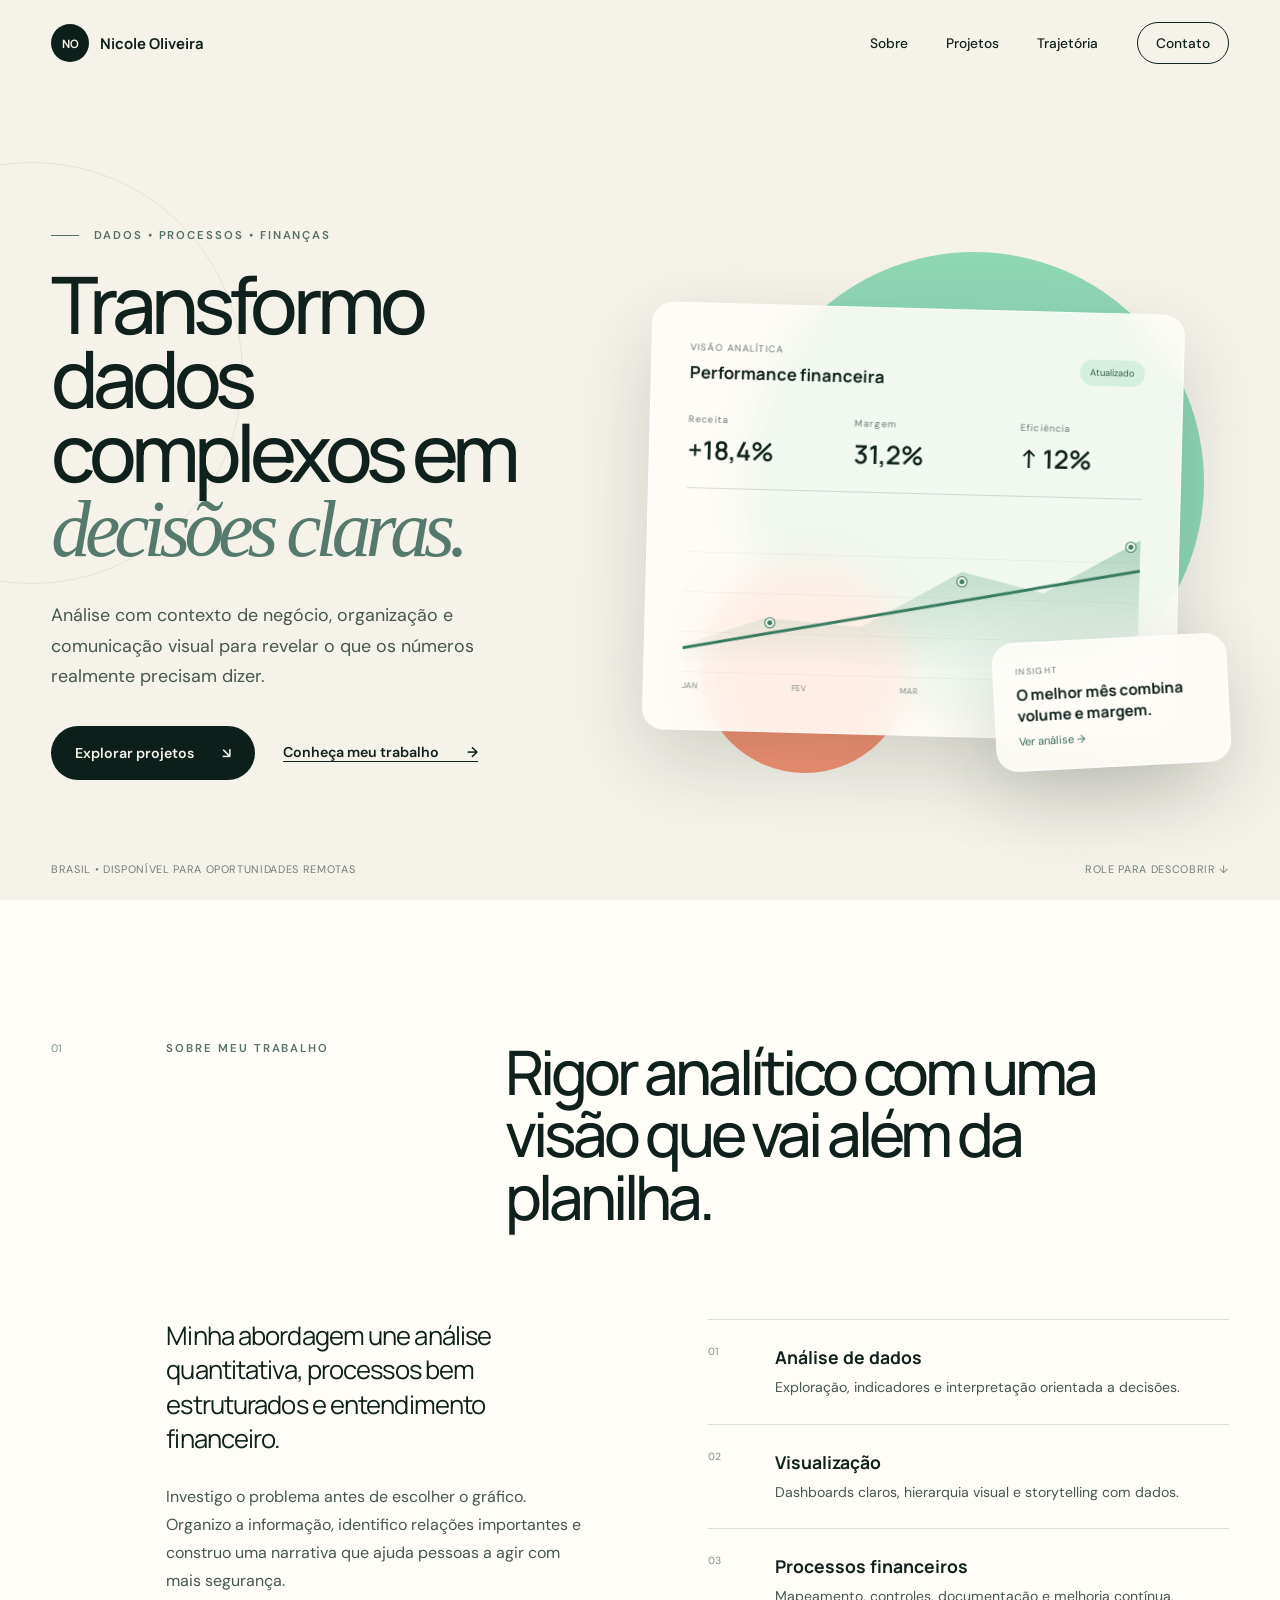
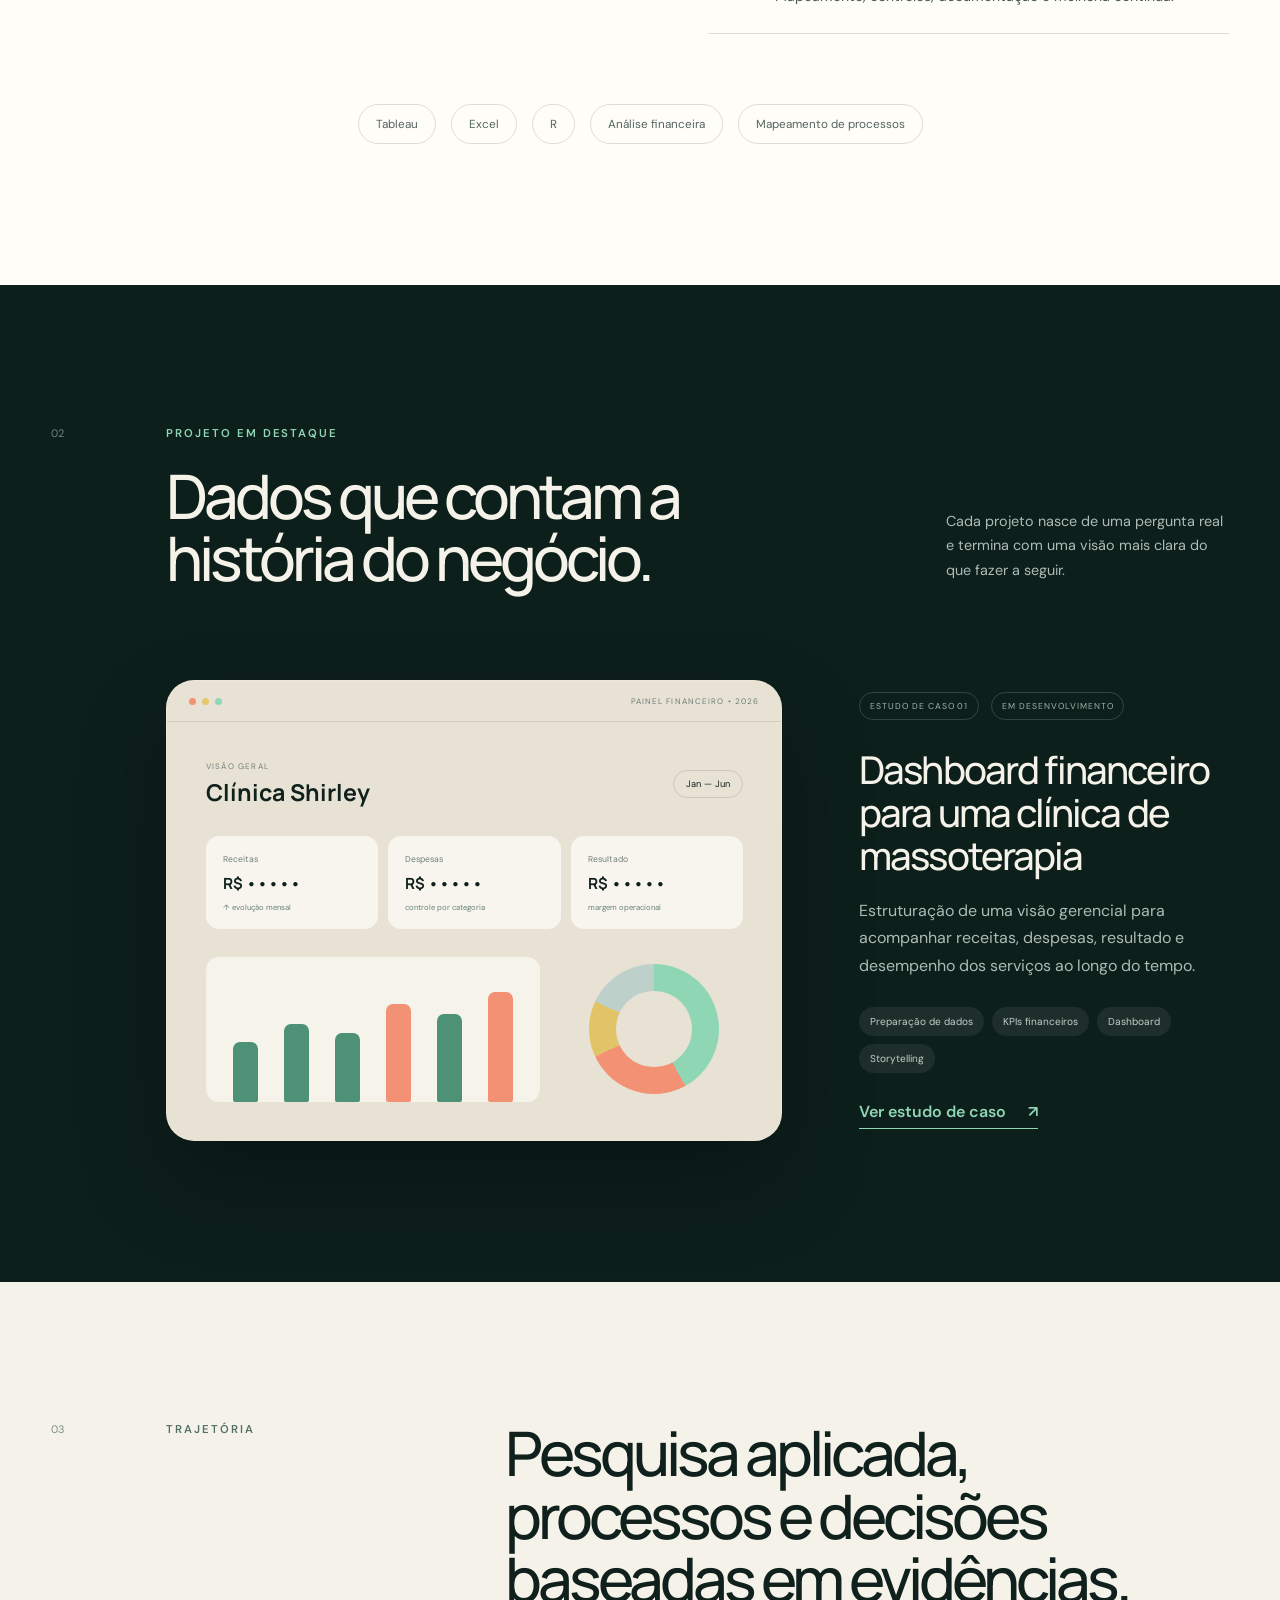
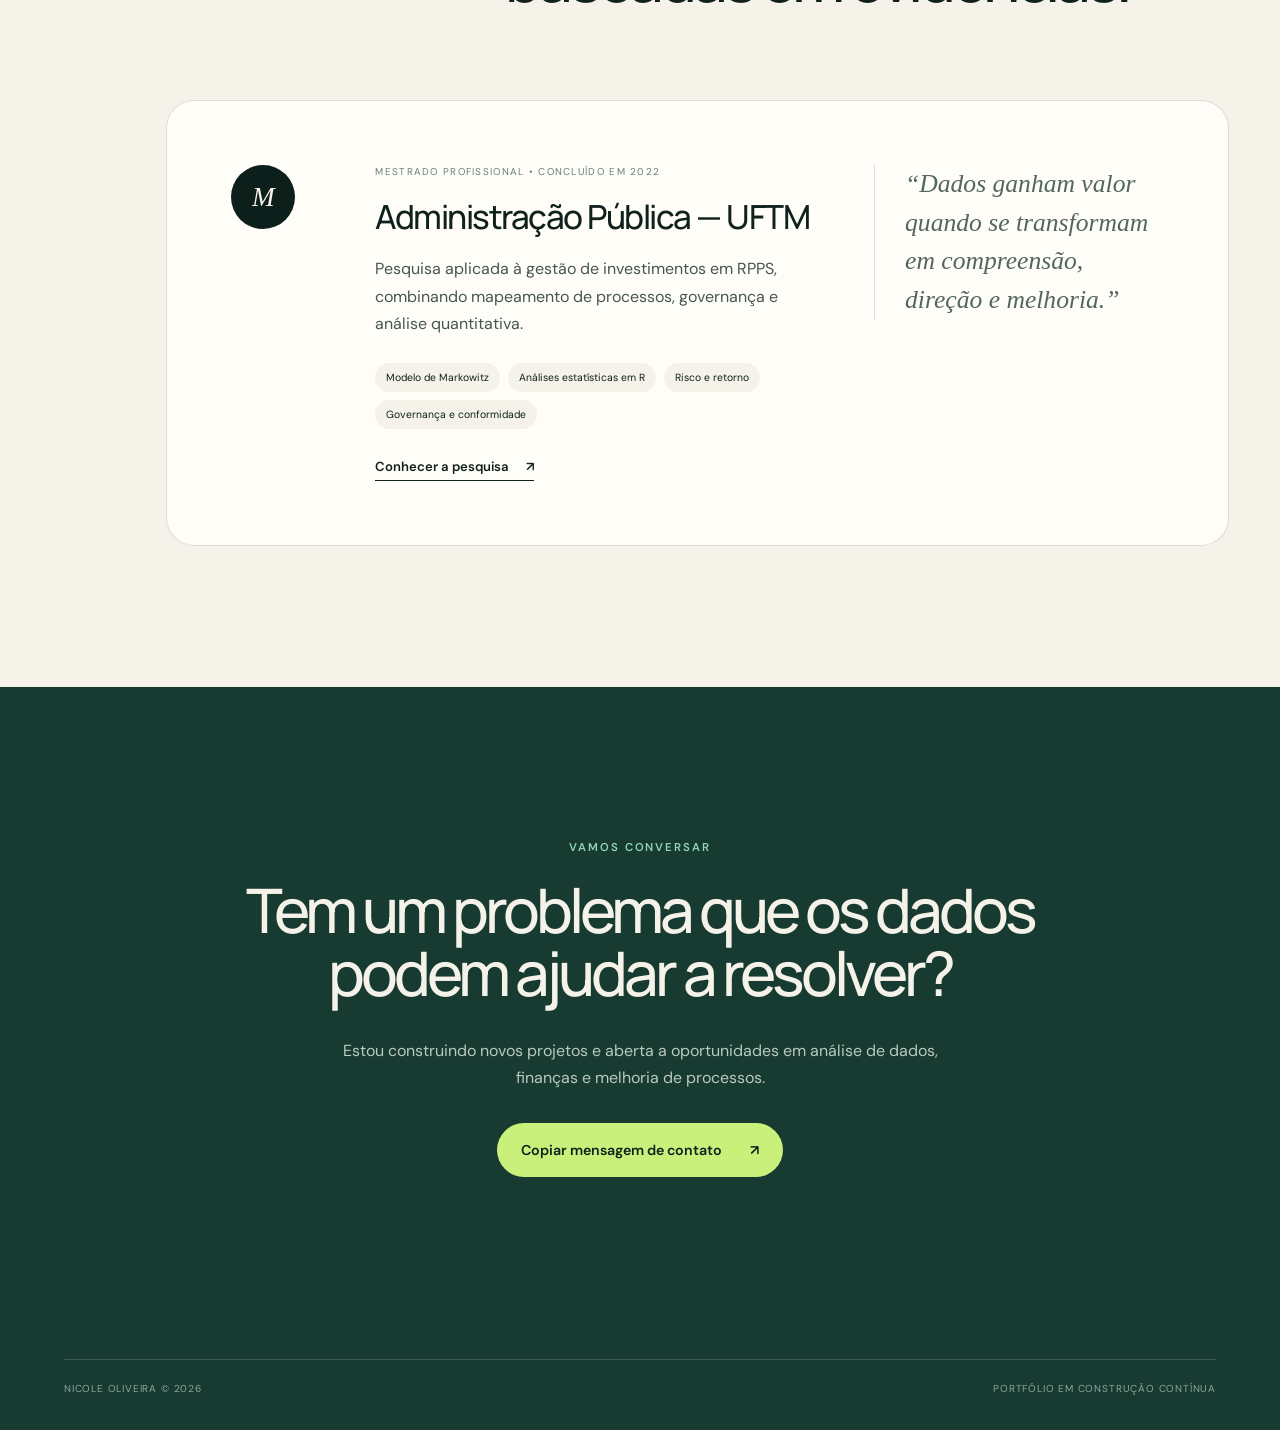
==== index.html @ a56d358f "Publica primeira versão do portfólio" ====
<!doctype html>
<html lang="pt-BR">
  <head>
    <meta charset="UTF-8" />
    <meta name="viewport" content="width=device-width, initial-scale=1.0" />
    <meta
      name="description"
      content="Portfólio de Nicole Oliveira — análise de dados, processos e finanças."
    />
    <meta name="theme-color" content="#0d1f1b" />
    <title>Nicole Oliveira | Análise de Dados &amp; Finanças</title>
    <link rel="stylesheet" href="styles.css" />
  </head>
  <body>
    <a class="skip-link" href="#conteudo">Ir para o conteúdo</a>

    <header class="site-header">
      <a class="brand" href="#inicio" aria-label="Página inicial">
        <span class="brand-mark">NO</span>
        <span>Nicole Oliveira</span>
      </a>

      <button
        class="menu-toggle"
        type="button"
        aria-expanded="false"
        aria-controls="main-navigation"
        aria-label="Abrir menu"
      >
        <span></span><span></span>
      </button>

      <nav id="main-navigation" class="main-nav" aria-label="Navegação principal">
        <a href="#sobre">Sobre</a>
        <a href="#projetos">Projetos</a>
        <a href="#trajetoria">Trajetória</a>
        <a class="nav-cta" href="#contato">Contato</a>
      </nav>
    </header>

    <main id="conteudo">
      <section id="inicio" class="hero">
        <div class="hero-copy">
          <p class="eyebrow"><span></span> Dados • Processos • Finanças</p>
          <h1>Transformo dados complexos em <em>decisões claras.</em></h1>
          <p class="hero-intro">
            Análise com contexto de negócio, organização e comunicação visual
            para revelar o que os números realmente precisam dizer.
          </p>
          <div class="hero-actions">
            <a class="button button-primary" href="#projetos">
              Explorar projetos <span aria-hidden="true">↘</span>
            </a>
            <a class="button button-text" href="#sobre">
              Conheça meu trabalho <span aria-hidden="true">→</span>
            </a>
          </div>
        </div>

        <div class="hero-visual" aria-label="Visualização abstrata de análise de dados">
          <div class="orb orb-one"></div>
          <div class="orb orb-two"></div>
          <div class="data-card card-main">
            <div class="card-heading">
              <div>
                <small>VISÃO ANALÍTICA</small>
                <strong>Performance financeira</strong>
              </div>
              <span class="status-dot">Atualizado</span>
            </div>
            <div class="metric-row">
              <div><small>Receita</small><strong>+18,4%</strong></div>
              <div><small>Margem</small><strong>31,2%</strong></div>
              <div><small>Eficiência</small><strong>↑ 12%</strong></div>
            </div>
            <div class="chart" aria-hidden="true">
              <div class="chart-grid"></div>
              <div class="chart-area"></div>
              <div class="chart-line"></div>
              <span class="chart-point point-one"></span>
              <span class="chart-point point-two"></span>
              <span class="chart-point point-three"></span>
            </div>
            <div class="chart-labels" aria-hidden="true">
              <span>JAN</span><span>FEV</span><span>MAR</span><span>ABR</span><span>MAI</span>
            </div>
          </div>
          <div class="data-card card-float">
            <small>INSIGHT</small>
            <strong>O melhor mês combina volume e margem.</strong>
            <span>Ver análise →</span>
          </div>
        </div>

        <div class="hero-footer">
          <span>Brasil • Disponível para oportunidades remotas</span>
          <a href="#sobre" aria-label="Rolar para a próxima seção">Role para descobrir ↓</a>
        </div>
      </section>

      <section id="sobre" class="section about-section">
        <div class="section-number">01</div>
        <div class="section-heading">
          <p class="eyebrow">Sobre meu trabalho</p>
          <h2>Rigor analítico com uma visão que vai além da planilha.</h2>
        </div>
        <div class="about-grid">
          <div class="about-copy">
            <p class="lead">
              Minha abordagem une análise quantitativa, processos bem
              estruturados e entendimento financeiro.
            </p>
            <p>
              Investigo o problema antes de escolher o gráfico. Organizo a
              informação, identifico relações importantes e construo uma
              narrativa que ajuda pessoas a agir com mais segurança.
            </p>
          </div>
          <div class="capabilities">
            <article>
              <span>01</span>
              <div>
                <h3>Análise de dados</h3>
                <p>Exploração, indicadores e interpretação orientada a decisões.</p>
              </div>
            </article>
            <article>
              <span>02</span>
              <div>
                <h3>Visualização</h3>
                <p>Dashboards claros, hierarquia visual e storytelling com dados.</p>
              </div>
            </article>
            <article>
              <span>03</span>
              <div>
                <h3>Processos financeiros</h3>
                <p>Mapeamento, controles, documentação e melhoria contínua.</p>
              </div>
            </article>
          </div>
        </div>
        <div class="tool-strip" aria-label="Ferramentas e competências">
          <span>Tableau</span>
          <span>Excel</span>
          <span>R</span>
          <span>Análise financeira</span>
          <span>Mapeamento de processos</span>
        </div>
      </section>

      <section id="projetos" class="section projects-section">
        <div class="section-number">02</div>
        <div class="projects-heading">
          <div>
            <p class="eyebrow light">Projeto em destaque</p>
            <h2>Dados que contam a história do negócio.</h2>
          </div>
          <p>
            Cada projeto nasce de uma pergunta real e termina com uma visão mais
            clara do que fazer a seguir.
          </p>
        </div>

        <article class="featured-project">
          <div class="project-preview">
            <div class="preview-topbar">
              <span><i></i><i></i><i></i></span>
              <small>PAINEL FINANCEIRO • 2026</small>
            </div>
            <div class="preview-body">
              <div class="preview-title">
                <div>
                  <small>VISÃO GERAL</small>
                  <strong>Clínica Shirley</strong>
                </div>
                <span>Jan — Jun</span>
              </div>
              <div class="preview-kpis">
                <div><small>Receitas</small><b>R$ •••••</b><span>↑ evolução mensal</span></div>
                <div><small>Despesas</small><b>R$ •••••</b><span>controle por categoria</span></div>
                <div><small>Resultado</small><b>R$ •••••</b><span>margem operacional</span></div>
              </div>
              <div class="preview-charts">
                <div class="bar-chart" aria-hidden="true">
                  <span style="--height: 48%"></span>
                  <span style="--height: 62%"></span>
                  <span style="--height: 55%"></span>
                  <span style="--height: 78%"></span>
                  <span style="--height: 70%"></span>
                  <span style="--height: 88%"></span>
                </div>
                <div class="donut" aria-hidden="true"><span>mix</span></div>
              </div>
            </div>
          </div>

          <div class="project-details">
            <div class="project-meta">
              <span>ESTUDO DE CASO 01</span>
              <span>EM DESENVOLVIMENTO</span>
            </div>
            <h3>Dashboard financeiro para uma clínica de massoterapia</h3>
            <p>
              Estruturação de uma visão gerencial para acompanhar receitas,
              despesas, resultado e desempenho dos serviços ao longo do tempo.
            </p>
            <ul class="project-tags" aria-label="Competências utilizadas">
              <li>Preparação de dados</li>
              <li>KPIs financeiros</li>
              <li>Dashboard</li>
              <li>Storytelling</li>
            </ul>
            <button
              class="project-link"
              type="button"
              aria-expanded="false"
              aria-controls="case-details"
            >
              Ver estudo de caso <span aria-hidden="true">↗</span>
            </button>
          </div>
        </article>

        <div id="case-details" class="case-details" hidden>
          <div>
            <small>01 • O DESAFIO</small>
            <h4>Transformar registros operacionais em visão de gestão.</h4>
            <p>
              Consolidar informações dispersas e criar uma leitura mensal
              consistente, capaz de apoiar o acompanhamento financeiro.
            </p>
          </div>
          <div>
            <small>02 • A ABORDAGEM</small>
            <h4>Da organização da base à narrativa visual.</h4>
            <p>
              Padronização das categorias, definição dos indicadores e desenho
              de uma experiência que prioriza comparação e tendência.
            </p>
          </div>
          <div>
            <small>03 • A ENTREGA</small>
            <h4>Um painel preparado para responder perguntas reais.</h4>
            <p>
              Visões de receitas, despesas, resultado, serviços e evolução
              mensal reunidas em uma estrutura de fácil navegação.
            </p>
          </div>
        </div>
      </section>

      <section id="trajetoria" class="section journey-section">
        <div class="section-number">03</div>
        <div class="section-heading">
          <p class="eyebrow">Trajetória</p>
          <h2>Pesquisa aplicada, processos e decisões baseadas em evidências.</h2>
        </div>

        <div class="journey-card">
          <div class="degree-mark">M</div>
          <div class="journey-content">
            <p class="journey-label">MESTRADO PROFISSIONAL • CONCLUÍDO EM 2022</p>
            <h3>Administração Pública — UFTM</h3>
            <p>
              Pesquisa aplicada à gestão de investimentos em RPPS, combinando
              mapeamento de processos, governança e análise quantitativa.
            </p>
            <div class="research-points">
              <span>Modelo de Markowitz</span>
              <span>Análises estatísticas em R</span>
              <span>Risco e retorno</span>
              <span>Governança e conformidade</span>
            </div>
            <a
              href="https://bdtd.uftm.edu.br/handle/123456789/1369"
              target="_blank"
              rel="noopener noreferrer"
            >
              Conhecer a pesquisa <span aria-hidden="true">↗</span>
            </a>
          </div>
          <blockquote>
            “Dados ganham valor quando se transformam em compreensão, direção e
            melhoria.”
          </blockquote>
        </div>
      </section>

      <section id="contato" class="contact-section">
        <p class="eyebrow light">Vamos conversar</p>
        <h2>Tem um problema que os dados podem ajudar a resolver?</h2>
        <p>
          Estou construindo novos projetos e aberta a oportunidades em análise
          de dados, finanças e melhoria de processos.
        </p>
        <div class="contact-actions">
          <button class="button button-light" type="button" data-copy-message>
            Copiar mensagem de contato <span aria-hidden="true">↗</span>
          </button>
          <span class="copy-feedback" role="status" aria-live="polite"></span>
        </div>
        <div class="contact-footer">
          <span>Nicole Oliveira © <span data-current-year></span></span>
          <span>Portfólio em construção contínua</span>
        </div>
      </section>
    </main>

    <script src="script.js"></script>
  </body>
</html>
---- styles.css ----
@import url("https://fonts.googleapis.com/css2?family=DM+Sans:wght@400;500;600&family=Manrope:wght@400;500;600;700&display=swap");

:root {
  --ink: #10211d;
  --ink-soft: #465650;
  --paper: #f5f2e9;
  --paper-deep: #e9e3d5;
  --white: #fffdf8;
  --mint: #8fd6b5;
  --lime: #c9f07a;
  --coral: #f29173;
  --dark: #0d1f1b;
  --line: rgba(16, 33, 29, 0.14);
  --radius: 28px;
  --font-display: "Manrope", sans-serif;
  --font-body: "DM Sans", sans-serif;
}

* {
  box-sizing: border-box;
}

html {
  scroll-behavior: smooth;
}

body {
  margin: 0;
  color: var(--ink);
  background: var(--paper);
  font-family: var(--font-body);
  -webkit-font-smoothing: antialiased;
}

a {
  color: inherit;
  text-decoration: none;
}

button {
  color: inherit;
  font: inherit;
}

.skip-link {
  position: fixed;
  z-index: 1000;
  top: 12px;
  left: 12px;
  padding: 10px 14px;
  transform: translateY(-150%);
  border-radius: 8px;
  color: var(--white);
  background: var(--dark);
}

.skip-link:focus {
  transform: translateY(0);
}

.site-header {
  position: fixed;
  z-index: 100;
  top: 0;
  right: 0;
  left: 0;
  display: flex;
  align-items: center;
  justify-content: space-between;
  width: min(1440px, 100%);
  margin: 0 auto;
  padding: 22px 4vw;
  transition: background 180ms ease, box-shadow 180ms ease;
}

.site-header.scrolled {
  background: rgba(245, 242, 233, 0.9);
  box-shadow: 0 1px 0 rgba(16, 33, 29, 0.08);
  backdrop-filter: blur(14px);
}

.brand {
  display: flex;
  align-items: center;
  gap: 11px;
  font-family: var(--font-display);
  font-size: 0.93rem;
  font-weight: 700;
}

.brand-mark {
  display: grid;
  width: 38px;
  height: 38px;
  place-items: center;
  border-radius: 50%;
  color: var(--paper);
  background: var(--dark);
  font-size: 0.72rem;
  letter-spacing: -0.02em;
}

.main-nav {
  display: flex;
  align-items: center;
  gap: clamp(22px, 3vw, 42px);
  font-size: 0.86rem;
  font-weight: 500;
}

.main-nav a {
  position: relative;
}

.main-nav a:not(.nav-cta)::after {
  position: absolute;
  right: 0;
  bottom: -6px;
  left: 0;
  height: 1px;
  content: "";
  transform: scaleX(0);
  transform-origin: right;
  background: var(--ink);
  transition: transform 180ms ease;
}

.main-nav a:hover::after,
.main-nav a:focus-visible::after {
  transform: scaleX(1);
  transform-origin: left;
}

.nav-cta {
  padding: 11px 18px;
  border: 1px solid var(--ink);
  border-radius: 999px;
  transition: color 160ms ease, background 160ms ease;
}

.nav-cta:hover,
.nav-cta:focus-visible {
  color: var(--paper);
  background: var(--ink);
}

.menu-toggle {
  display: none;
  border: 0;
  background: transparent;
}

.hero {
  position: relative;
  display: grid;
  min-height: 100vh;
  max-width: 1440px;
  margin: 0 auto;
  padding: 150px 4vw 42px;
  grid-template-columns: minmax(0, 0.9fr) minmax(470px, 1.1fr);
  align-items: center;
  gap: 5vw;
  overflow: hidden;
}

.hero::before {
  position: absolute;
  top: 18%;
  left: -14%;
  width: 420px;
  height: 420px;
  content: "";
  border: 1px solid rgba(16, 33, 29, 0.08);
  border-radius: 50%;
}

.eyebrow {
  margin: 0 0 24px;
  color: #557069;
  font-size: 0.71rem;
  font-weight: 600;
  letter-spacing: 0.17em;
  text-transform: uppercase;
}

.eyebrow span {
  display: inline-block;
  width: 28px;
  height: 1px;
  margin: 0 10px 3px 0;
  background: currentColor;
}

.eyebrow.light {
  color: var(--mint);
}

.hero h1 {
  max-width: 720px;
  margin: 0;
  font-family: var(--font-display);
  font-size: clamp(3.5rem, 6.2vw, 6.9rem);
  font-weight: 500;
  letter-spacing: -0.075em;
  line-height: 0.93;
}

.hero h1 em {
  color: #557a6d;
  font-family: Georgia, serif;
  font-weight: 400;
}

.hero-intro {
  max-width: 570px;
  margin: 34px 0;
  color: var(--ink-soft);
  font-size: clamp(1rem, 1.4vw, 1.22rem);
  line-height: 1.7;
}

.hero-actions {
  display: flex;
  align-items: center;
  gap: 28px;
  flex-wrap: wrap;
}

.button {
  display: inline-flex;
  min-height: 54px;
  align-items: center;
  justify-content: center;
  gap: 28px;
  padding: 0 24px;
  border: 0;
  border-radius: 999px;
  cursor: pointer;
  font-size: 0.89rem;
  font-weight: 600;
}

.button-primary {
  color: var(--paper);
  background: var(--dark);
  transition: transform 180ms ease, background 180ms ease;
}

.button-primary:hover,
.button-primary:focus-visible {
  transform: translateY(-2px);
  background: #19362f;
}

.button-text {
  min-height: auto;
  padding: 0;
  border-radius: 0;
  border-bottom: 1px solid var(--ink);
}

.hero-visual {
  position: relative;
  min-height: 560px;
}

.orb {
  position: absolute;
  border-radius: 50%;
  filter: blur(0.2px);
}

.orb-one {
  top: 5%;
  right: 4%;
  width: 460px;
  height: 460px;
  background: var(--mint);
}

.orb-two {
  right: 52%;
  bottom: 2%;
  width: 210px;
  height: 210px;
  background: var(--coral);
}

.data-card {
  position: absolute;
  border: 1px solid rgba(255, 255, 255, 0.7);
  border-radius: 22px;
  background: rgba(255, 253, 248, 0.86);
  box-shadow: 0 30px 80px rgba(13, 31, 27, 0.16);
  backdrop-filter: blur(18px);
}

.card-main {
  top: 15%;
  right: 8%;
  left: 5%;
  padding: clamp(24px, 3vw, 38px);
  transform: rotate(1.5deg);
}

.card-heading,
.metric-row {
  display: flex;
  align-items: center;
  justify-content: space-between;
}

.card-heading small,
.card-heading strong,
.metric-row small,
.metric-row strong {
  display: block;
}

.card-heading small,
.metric-row small {
  margin-bottom: 7px;
  color: #65746f;
  font-size: 0.59rem;
  letter-spacing: 0.12em;
}

.card-heading strong {
  font-family: var(--font-display);
  font-size: 1.05rem;
}

.status-dot {
  padding: 7px 10px;
  border-radius: 999px;
  color: #38604f;
  background: rgba(143, 214, 181, 0.28);
  font-size: 0.58rem;
}

.metric-row {
  margin: 30px 0 24px;
  padding-bottom: 20px;
  border-bottom: 1px solid var(--line);
}

.metric-row > div {
  min-width: 27%;
}

.metric-row strong {
  font-family: var(--font-display);
  font-size: clamp(1.2rem, 2vw, 1.75rem);
  font-weight: 600;
}

.chart {
  position: relative;
  height: 160px;
  overflow: hidden;
}

.chart-grid {
  position: absolute;
  inset: 0;
  background: repeating-linear-gradient(
    to bottom,
    transparent 0,
    transparent 39px,
    rgba(16, 33, 29, 0.08) 40px
  );
}

.chart-area,
.chart-line {
  position: absolute;
  inset: 14px 0 8px;
  clip-path: polygon(0 86%, 18% 65%, 39% 70%, 61% 28%, 79% 42%, 100% 2%, 100% 100%, 0 100%);
}

.chart-area {
  background: linear-gradient(to bottom, rgba(74, 152, 117, 0.38), transparent);
}

.chart-line {
  height: 3px;
  margin-top: 76px;
  background: #397b60;
  transform: skewY(-11deg);
  clip-path: none;
}

.chart-point {
  position: absolute;
  width: 9px;
  height: 9px;
  border: 2px solid var(--white);
  border-radius: 50%;
  background: #397b60;
  box-shadow: 0 0 0 1px #397b60;
}

.point-one { top: 104px; left: 18%; }
.point-two { top: 58px; left: 60%; }
.point-three { top: 19px; right: 1%; }

.chart-labels {
  display: flex;
  justify-content: space-between;
  padding-top: 8px;
  color: #7c8985;
  font-size: 0.52rem;
}

.card-float {
  right: 0;
  bottom: 3%;
  display: flex;
  width: 235px;
  padding: 22px;
  transform: rotate(-3deg);
  flex-direction: column;
  gap: 8px;
}

.card-float small {
  color: #6e7b77;
  font-size: 0.55rem;
  letter-spacing: 0.15em;
}

.card-float strong {
  font-family: var(--font-display);
  font-size: 0.95rem;
  line-height: 1.35;
}

.card-float span {
  color: #3e6d5b;
  font-size: 0.7rem;
}

.hero-footer {
  position: absolute;
  right: 4vw;
  bottom: 24px;
  left: 4vw;
  display: flex;
  justify-content: space-between;
  color: #718079;
  font-size: 0.68rem;
  letter-spacing: 0.06em;
  text-transform: uppercase;
}

.section {
  position: relative;
  padding: clamp(90px, 11vw, 160px) max(4vw, calc((100vw - 1320px) / 2));
}

.section-number {
  position: absolute;
  top: clamp(90px, 11vw, 160px);
  left: max(4vw, calc((100vw - 1420px) / 2));
  color: #789088;
  font-size: 0.68rem;
}

.section-heading {
  display: grid;
  margin-left: 9vw;
  grid-template-columns: 0.55fr 1.45fr;
  align-items: start;
  gap: 5vw;
}

.section-heading h2,
.projects-heading h2,
.contact-section h2 {
  max-width: 850px;
  margin: 0;
  font-family: var(--font-display);
  font-size: clamp(2.5rem, 4.8vw, 5.2rem);
  font-weight: 500;
  letter-spacing: -0.065em;
  line-height: 1.02;
}

.about-section {
  background: var(--white);
}

.about-grid {
  display: grid;
  margin: 90px 0 70px 9vw;
  grid-template-columns: 0.9fr 1.1fr;
  gap: 9vw;
}

.about-copy p {
  max-width: 520px;
  color: var(--ink-soft);
  line-height: 1.75;
}

.about-copy .lead {
  margin-top: 0;
  color: var(--ink);
  font-family: var(--font-display);
  font-size: clamp(1.35rem, 2vw, 2rem);
  letter-spacing: -0.035em;
  line-height: 1.35;
}

.capabilities article {
  display: grid;
  padding: 25px 0;
  border-top: 1px solid var(--line);
  grid-template-columns: 55px 1fr;
  gap: 12px;
}

.capabilities article:last-child {
  border-bottom: 1px solid var(--line);
}

.capabilities article > span {
  color: #799087;
  font-size: 0.65rem;
}

.capabilities h3 {
  margin: 0 0 8px;
  font-family: var(--font-display);
  font-size: 1.1rem;
}

.capabilities p {
  margin: 0;
  color: var(--ink-soft);
  font-size: 0.88rem;
  line-height: 1.55;
}

.tool-strip {
  display: flex;
  justify-content: center;
  gap: 15px;
  flex-wrap: wrap;
}

.tool-strip span {
  padding: 11px 17px;
  border: 1px solid var(--line);
  border-radius: 999px;
  color: #53645e;
  font-size: 0.73rem;
}

.projects-section {
  color: var(--paper);
  background: var(--dark);
}

.projects-section .section-number {
  color: #6c867e;
}

.projects-heading {
  display: grid;
  margin-left: 9vw;
  grid-template-columns: 1.2fr 0.5fr;
  align-items: end;
  gap: 8vw;
}

.projects-heading > p {
  margin: 0 0 8px;
  color: #aebbb6;
  font-size: 0.9rem;
  line-height: 1.7;
}

.featured-project {
  display: grid;
  margin: 90px 0 0 9vw;
  grid-template-columns: minmax(0, 1.25fr) minmax(330px, 0.75fr);
  align-items: center;
  gap: clamp(45px, 6vw, 90px);
}

.project-preview {
  overflow: hidden;
  border: 1px solid rgba(255, 255, 255, 0.12);
  border-radius: var(--radius);
  color: var(--ink);
  background: #e8e2d4;
  box-shadow: 0 40px 90px rgba(0, 0, 0, 0.27);
}

.preview-topbar {
  display: flex;
  align-items: center;
  justify-content: space-between;
  padding: 15px 22px;
  border-bottom: 1px solid rgba(16, 33, 29, 0.1);
}

.preview-topbar span {
  display: flex;
  gap: 6px;
}

.preview-topbar i {
  width: 7px;
  height: 7px;
  border-radius: 50%;
  background: #aab4ae;
}

.preview-topbar i:first-child { background: var(--coral); }
.preview-topbar i:nth-child(2) { background: #e8c86f; }
.preview-topbar i:last-child { background: var(--mint); }

.preview-topbar small {
  color: #6f7b76;
  font-size: 0.5rem;
  letter-spacing: 0.14em;
}

.preview-body {
  padding: clamp(24px, 3vw, 40px);
}

.preview-title {
  display: flex;
  align-items: center;
  justify-content: space-between;
}

.preview-title small,
.preview-title strong {
  display: block;
}

.preview-title small {
  margin-bottom: 5px;
  color: #748079;
  font-size: 0.5rem;
  letter-spacing: 0.15em;
}

.preview-title strong {
  font-family: var(--font-display);
  font-size: 1.45rem;
}

.preview-title > span {
  padding: 7px 12px;
  border: 1px solid var(--line);
  border-radius: 999px;
  font-size: 0.58rem;
}

.preview-kpis {
  display: grid;
  margin: 28px 0;
  grid-template-columns: repeat(3, 1fr);
  gap: 10px;
}

.preview-kpis div {
  padding: 17px;
  border-radius: 13px;
  background: rgba(255, 253, 248, 0.72);
}

.preview-kpis small,
.preview-kpis b,
.preview-kpis span {
  display: block;
}

.preview-kpis small {
  color: #718079;
  font-size: 0.54rem;
}

.preview-kpis b {
  margin: 8px 0;
  font-family: var(--font-display);
  font-size: clamp(0.85rem, 1.2vw, 1.08rem);
}

.preview-kpis span {
  color: #668174;
  font-size: 0.48rem;
}

.preview-charts {
  display: grid;
  grid-template-columns: 1.5fr 0.8fr;
  align-items: center;
  gap: 25px;
}

.bar-chart {
  display: flex;
  height: 145px;
  align-items: end;
  justify-content: space-around;
  padding: 20px 14px 0;
  border-radius: 13px;
  background: rgba(255, 253, 248, 0.62);
}

.bar-chart span {
  width: 8%;
  height: var(--height);
  min-width: 9px;
  border-radius: 7px 7px 2px 2px;
  background: #4d9176;
}

.bar-chart span:nth-child(4),
.bar-chart span:nth-child(6) {
  background: var(--coral);
}

.donut {
  display: grid;
  width: min(130px, 100%);
  aspect-ratio: 1;
  margin: auto;
  place-items: center;
  border-radius: 50%;
  background: conic-gradient(var(--mint) 0 42%, var(--coral) 42% 68%, #e1c467 68% 82%, #bdd1ca 82%);
}

.donut::before {
  width: 58%;
  height: 58%;
  content: "";
  border-radius: 50%;
  background: #e8e2d4;
}

.donut span {
  position: absolute;
  display: none;
}

.project-meta {
  display: flex;
  gap: 12px;
  flex-wrap: wrap;
}

.project-meta span {
  padding: 7px 10px;
  border: 1px solid rgba(255, 255, 255, 0.16);
  border-radius: 999px;
  color: #9fb4ac;
  font-size: 0.54rem;
  letter-spacing: 0.11em;
}

.project-details h3 {
  margin: 28px 0 20px;
  font-family: var(--font-display);
  font-size: clamp(1.8rem, 3vw, 3.1rem);
  font-weight: 500;
  letter-spacing: -0.05em;
  line-height: 1.12;
}

.project-details > p {
  color: #adbbb5;
  line-height: 1.7;
}

.project-tags {
  display: flex;
  margin: 28px 0;
  padding: 0;
  gap: 8px;
  flex-wrap: wrap;
  list-style: none;
}

.project-tags li {
  padding: 8px 11px;
  border-radius: 999px;
  color: #bfd0ca;
  background: rgba(255, 255, 255, 0.07);
  font-size: 0.63rem;
}

.project-link {
  padding: 0 0 6px;
  border: 0;
  border-bottom: 1px solid var(--mint);
  color: var(--mint);
  background: transparent;
  cursor: pointer;
  font-weight: 600;
}

.project-link span {
  display: inline-block;
  margin-left: 18px;
  transition: transform 180ms ease;
}

.project-link:hover span {
  transform: translate(3px, -3px);
}

.case-details {
  display: grid;
  margin: 70px 0 0 9vw;
  padding-top: 45px;
  border-top: 1px solid rgba(255, 255, 255, 0.13);
  grid-template-columns: repeat(3, 1fr);
  gap: 4vw;
}

.case-details[hidden] {
  display: none;
}

.case-details small {
  color: var(--mint);
  font-size: 0.59rem;
  letter-spacing: 0.12em;
}

.case-details h4 {
  margin: 18px 0 12px;
  font-family: var(--font-display);
  font-size: 1.1rem;
  line-height: 1.4;
}

.case-details p {
  margin: 0;
  color: #aebbb6;
  font-size: 0.84rem;
  line-height: 1.65;
}

.journey-section {
  background: var(--paper);
}

.journey-card {
  display: grid;
  margin: 90px 0 0 9vw;
  padding: clamp(30px, 5vw, 70px);
  border: 1px solid var(--line);
  border-radius: var(--radius);
  background: var(--white);
  grid-template-columns: 80px 1.2fr 0.8fr;
  align-items: start;
  gap: clamp(25px, 5vw, 70px);
}

.degree-mark {
  display: grid;
  width: 64px;
  height: 64px;
  place-items: center;
  border-radius: 50%;
  color: var(--paper);
  background: var(--dark);
  font-family: Georgia, serif;
  font-size: 1.7rem;
  font-style: italic;
}

.journey-label {
  margin: 0 0 16px;
  color: #668078;
  font-size: 0.62rem;
  letter-spacing: 0.13em;
}

.journey-content h3 {
  margin: 0;
  font-family: var(--font-display);
  font-size: clamp(1.5rem, 2.6vw, 2.7rem);
  font-weight: 500;
  letter-spacing: -0.045em;
}

.journey-content > p:not(.journey-label) {
  max-width: 640px;
  color: var(--ink-soft);
  line-height: 1.7;
}

.research-points {
  display: flex;
  margin: 26px 0;
  gap: 8px;
  flex-wrap: wrap;
}

.research-points span {
  padding: 8px 11px;
  border-radius: 999px;
  background: var(--paper);
  font-size: 0.65rem;
}

.journey-content a {
  display: inline-block;
  padding-bottom: 5px;
  border-bottom: 1px solid var(--ink);
  font-size: 0.82rem;
  font-weight: 600;
}

.journey-content a span {
  margin-left: 14px;
}

.journey-card blockquote {
  margin: 0;
  padding-left: 30px;
  border-left: 1px solid var(--line);
  color: #53665f;
  font-family: Georgia, serif;
  font-size: clamp(1.25rem, 2vw, 2rem);
  font-style: italic;
  line-height: 1.5;
}

.contact-section {
  padding: clamp(90px, 12vw, 180px) max(5vw, calc((100vw - 1240px) / 2)) 35px;
  color: var(--paper);
  background: #173a31;
  text-align: center;
}

.contact-section h2 {
  max-width: 950px;
  margin: 0 auto;
}

.contact-section > p:not(.eyebrow) {
  max-width: 600px;
  margin: 32px auto;
  color: #b9c9c3;
  line-height: 1.7;
}

.button-light {
  color: var(--ink);
  background: var(--lime);
  transition: transform 180ms ease, box-shadow 180ms ease;
}

.button-light:hover,
.button-light:focus-visible {
  transform: translateY(-2px);
  box-shadow: 0 10px 30px rgba(201, 240, 122, 0.16);
}

.contact-actions {
  min-height: 75px;
}

.copy-feedback {
  display: block;
  min-height: 20px;
  margin-top: 12px;
  color: var(--mint);
  font-size: 0.72rem;
}

.contact-footer {
  display: flex;
  justify-content: space-between;
  margin-top: clamp(80px, 12vw, 150px);
  padding-top: 22px;
  border-top: 1px solid rgba(255, 255, 255, 0.16);
  color: #8fa59e;
  font-size: 0.63rem;
  letter-spacing: 0.08em;
  text-transform: uppercase;
}

@media (max-width: 960px) {
  .hero {
    padding-top: 130px;
    grid-template-columns: 1fr;
  }

  .hero-copy {
    position: relative;
    z-index: 2;
  }

  .hero-visual {
    min-height: 520px;
  }

  .hero h1 {
    max-width: 760px;
  }

  .hero-footer {
    display: none;
  }

  .section-heading,
  .projects-heading {
    grid-template-columns: 1fr;
  }

  .section-heading {
    gap: 15px;
  }

  .projects-heading {
    align-items: start;
    gap: 25px;
  }

  .projects-heading > p {
    max-width: 520px;
  }

  .about-grid,
  .featured-project {
    grid-template-columns: 1fr;
  }

  .featured-project {
    gap: 55px;
  }

  .project-details {
    max-width: 650px;
  }

  .journey-card {
    grid-template-columns: 64px 1fr;
  }

  .journey-card blockquote {
    grid-column: 2;
  }
}

@media (max-width: 680px) {
  .site-header {
    padding: 16px 20px;
  }

  .menu-toggle {
    z-index: 102;
    display: flex;
    width: 42px;
    height: 42px;
    align-items: center;
    justify-content: center;
    flex-direction: column;
    gap: 6px;
  }

  .menu-toggle span {
    width: 22px;
    height: 1px;
    background: var(--ink);
    transition: transform 180ms ease;
  }

  .menu-toggle[aria-expanded="true"] span:first-child {
    transform: translateY(3.5px) rotate(45deg);
  }

  .menu-toggle[aria-expanded="true"] span:last-child {
    transform: translateY(-3.5px) rotate(-45deg);
  }

  .main-nav {
    position: fixed;
    inset: 0;
    z-index: 101;
    display: none;
    padding: 110px 28px 40px;
    align-items: flex-start;
    flex-direction: column;
    color: var(--paper);
    background: var(--dark);
    font-family: var(--font-display);
    font-size: 1.5rem;
  }

  .main-nav.open {
    display: flex;
  }

  .nav-cta {
    border-color: var(--paper);
  }

  .menu-toggle[aria-expanded="true"] span {
    background: var(--paper);
  }

  .hero {
    min-height: auto;
    padding: 120px 20px 80px;
  }

  .hero h1 {
    font-size: clamp(3.05rem, 15vw, 4.5rem);
  }

  .hero-intro {
    font-size: 1rem;
  }

  .hero-visual {
    min-height: 420px;
    margin-top: 15px;
  }

  .orb-one {
    top: 4%;
    right: -25%;
    width: 360px;
    height: 360px;
  }

  .orb-two {
    width: 150px;
    height: 150px;
  }

  .card-main {
    right: 1%;
    left: 1%;
    padding: 20px;
  }

  .metric-row {
    gap: 10px;
  }

  .metric-row strong {
    font-size: 1rem;
  }

  .chart {
    height: 125px;
  }

  .point-one { top: 83px; }
  .point-two { top: 46px; }
  .point-three { top: 15px; }

  .card-float {
    width: 195px;
  }

  .section {
    padding: 85px 20px;
  }

  .section-number {
    display: none;
  }

  .section-heading,
  .projects-heading,
  .about-grid,
  .featured-project,
  .case-details,
  .journey-card {
    margin-left: 0;
  }

  .section-heading h2,
  .projects-heading h2,
  .contact-section h2 {
    font-size: clamp(2.4rem, 12vw, 3.7rem);
  }

  .about-grid,
  .featured-project {
    margin-top: 60px;
  }

  .preview-kpis {
    grid-template-columns: 1fr;
  }

  .preview-kpis div {
    display: grid;
    grid-template-columns: 1fr 1fr;
  }

  .preview-kpis span {
    grid-column: 1 / -1;
  }

  .preview-charts {
    grid-template-columns: 1fr;
  }

  .donut {
    display: none;
  }

  .case-details {
    grid-template-columns: 1fr;
    gap: 35px;
  }

  .journey-card {
    padding: 28px 22px;
    grid-template-columns: 1fr;
  }

  .degree-mark {
    width: 54px;
    height: 54px;
  }

  .journey-card blockquote {
    padding: 24px 0 0;
    border-top: 1px solid var(--line);
    border-left: 0;
    grid-column: 1;
  }

  .contact-section {
    padding: 90px 20px 28px;
  }

  .contact-footer {
    align-items: center;
    flex-direction: column;
    gap: 10px;
  }
}

@media (prefers-reduced-motion: reduce) {
  html {
    scroll-behavior: auto;
  }

  *,
  *::before,
  *::after {
    transition-duration: 0.01ms !important;
    animation-duration: 0.01ms !important;
    animation-iteration-count: 1 !important;
  }
}
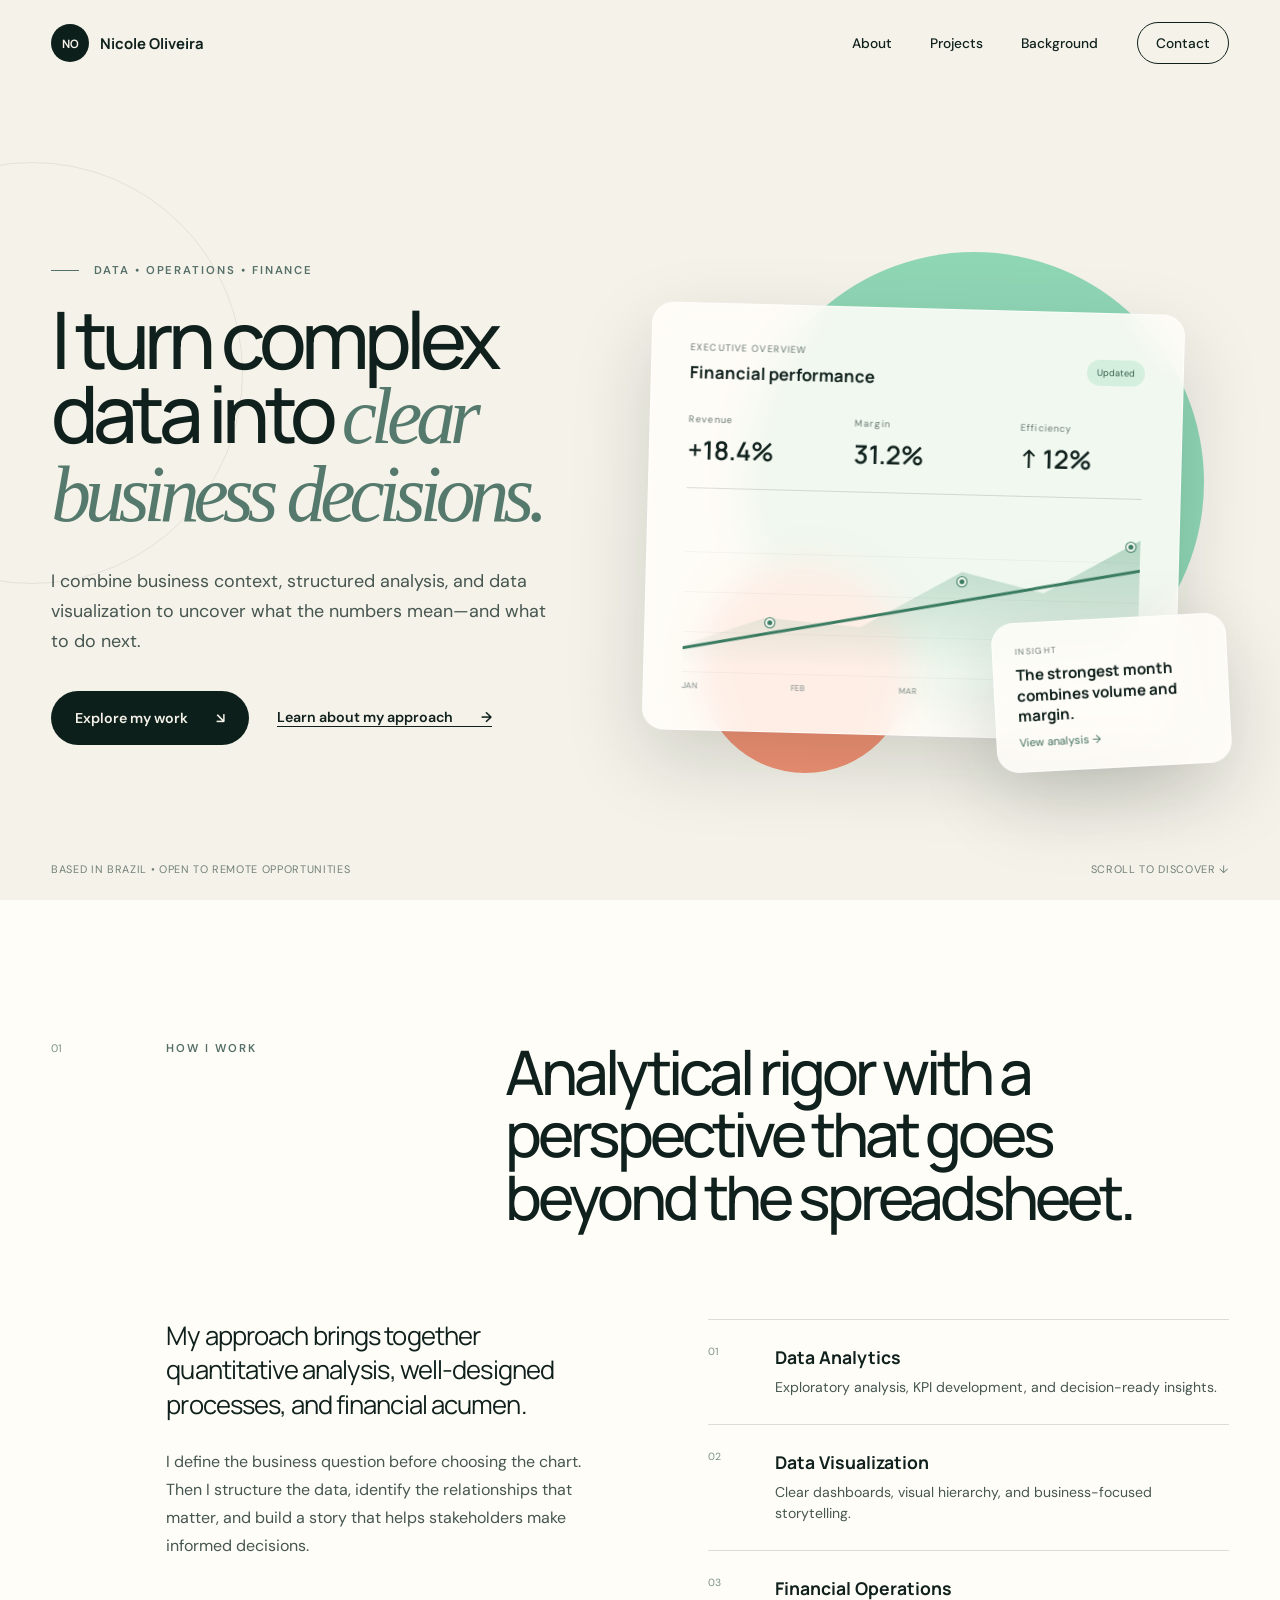
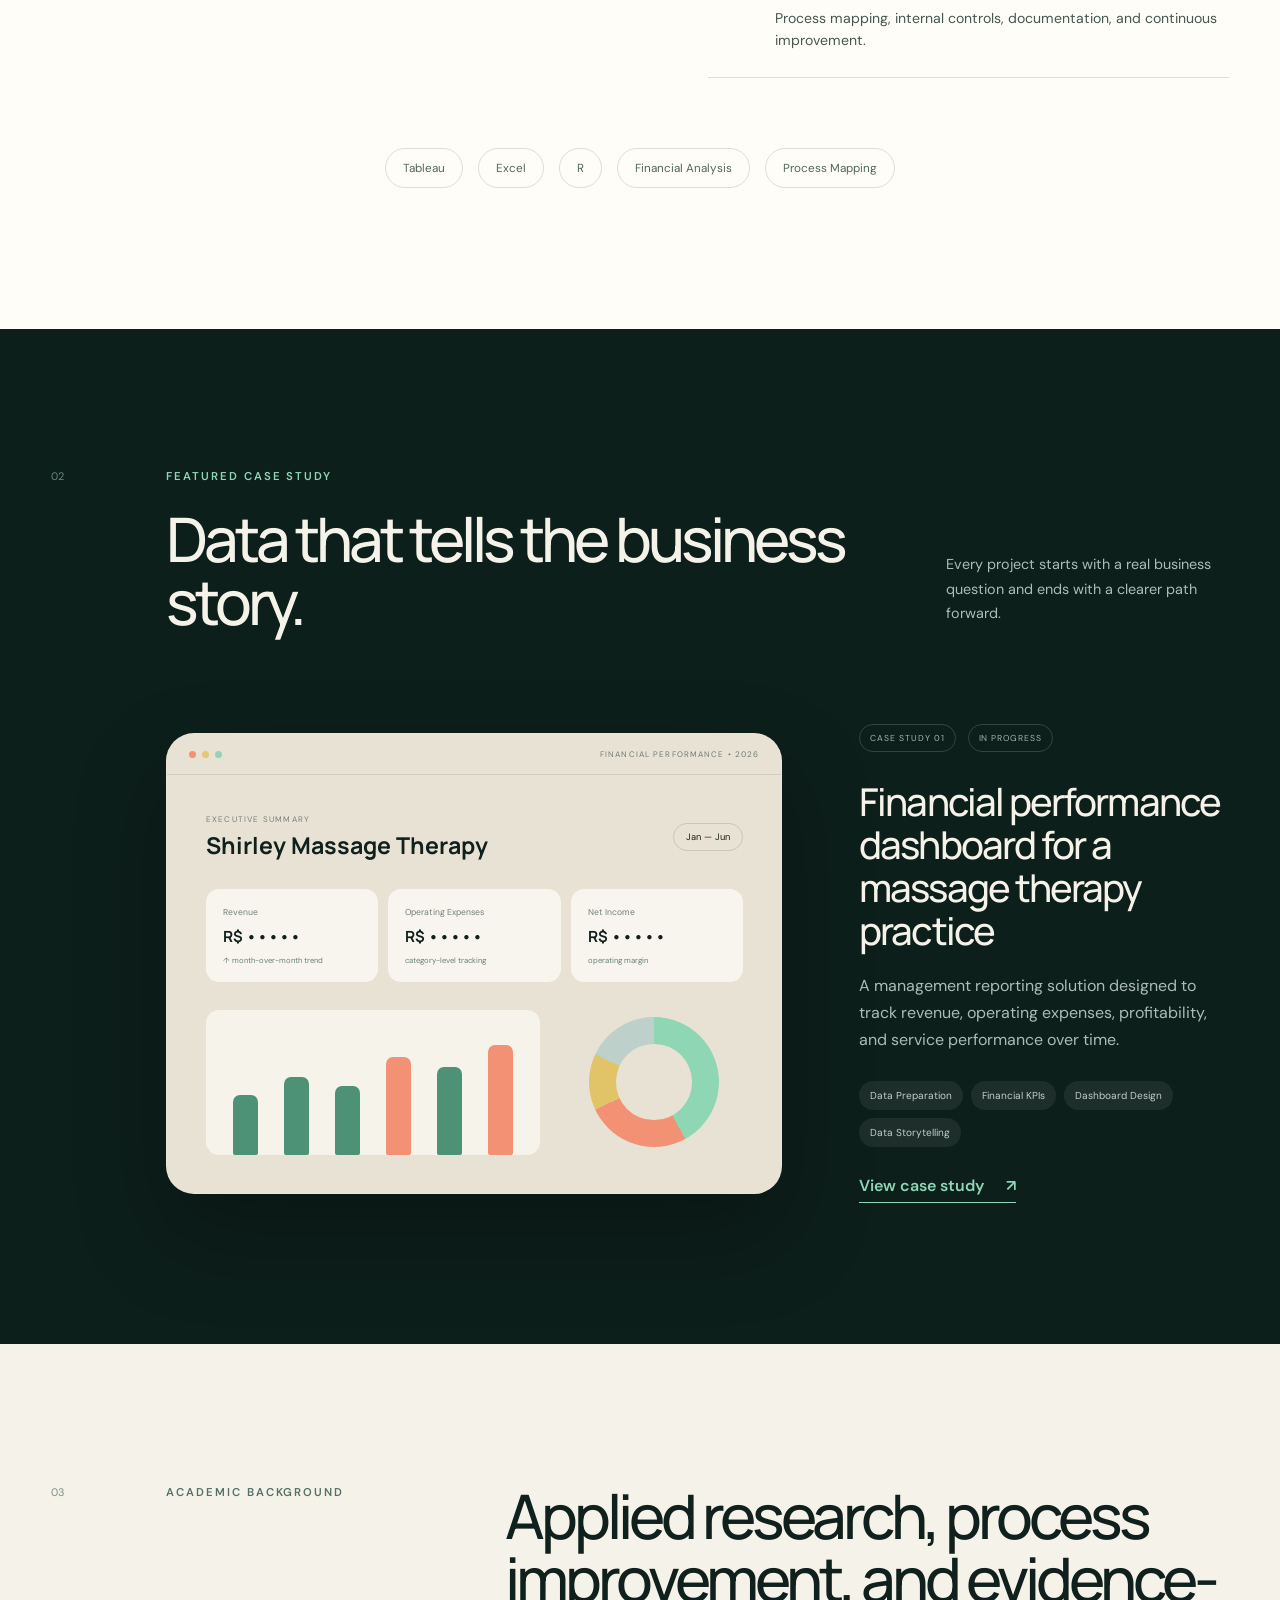
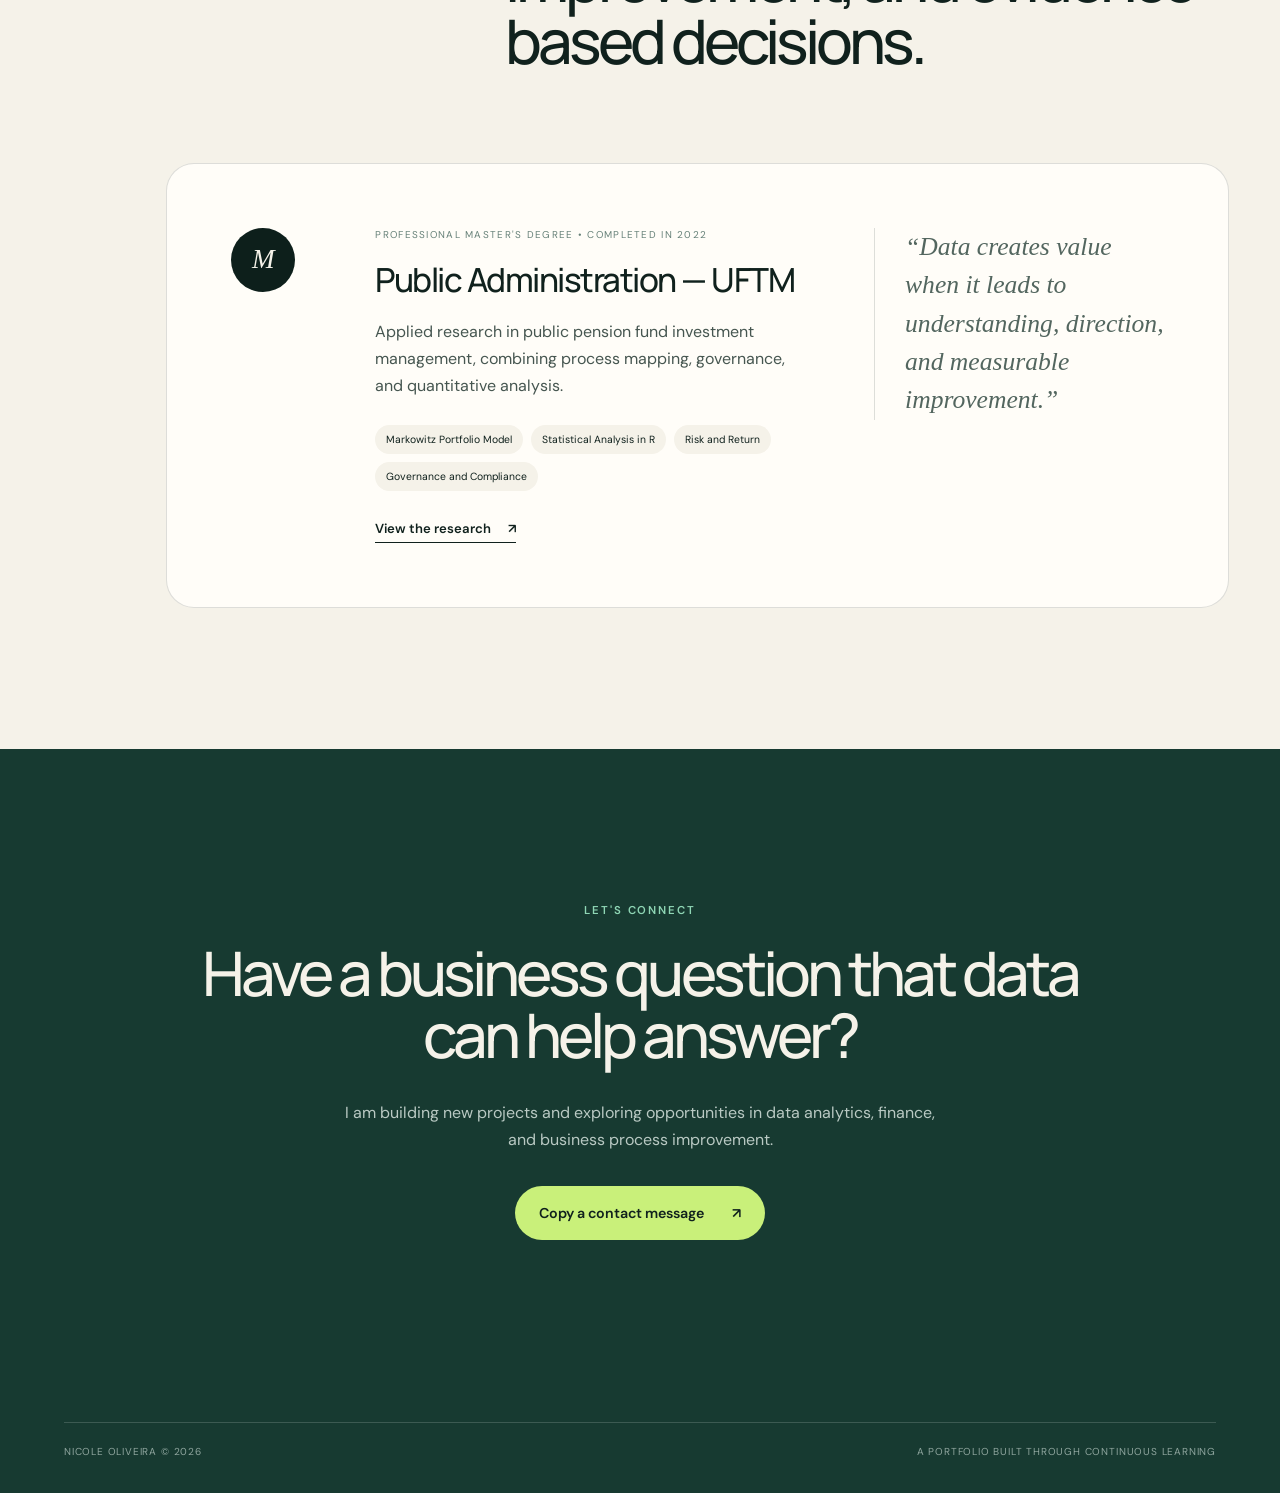
==== commit 0480247f: "Translate portfolio into US business English" ====
--- a/index.html
+++ b/index.html
@@ -1,21 +1,21 @@
 <!doctype html>
-<html lang="pt-BR">
+<html lang="en-US">
   <head>
     <meta charset="UTF-8" />
     <meta name="viewport" content="width=device-width, initial-scale=1.0" />
     <meta
       name="description"
-      content="Portfólio de Nicole Oliveira — análise de dados, processos e finanças."
+      content="Nicole Oliveira's portfolio — business-focused data analytics, financial insights, and process improvement."
     />
     <meta name="theme-color" content="#0d1f1b" />
-    <title>Nicole Oliveira | Análise de Dados &amp; Finanças</title>
+    <title>Nicole Oliveira | Data Analytics &amp; Finance</title>
     <link rel="stylesheet" href="styles.css" />
   </head>
   <body>
-    <a class="skip-link" href="#conteudo">Ir para o conteúdo</a>
+    <a class="skip-link" href="#content">Skip to content</a>
 
     <header class="site-header">
-      <a class="brand" href="#inicio" aria-label="Página inicial">
+      <a class="brand" href="#home" aria-label="Home">
         <span class="brand-mark">NO</span>
         <span>Nicole Oliveira</span>
       </a>
@@ -25,53 +25,53 @@
         type="button"
         aria-expanded="false"
         aria-controls="main-navigation"
-        aria-label="Abrir menu"
+        aria-label="Open menu"
       >
         <span></span><span></span>
       </button>
 
-      <nav id="main-navigation" class="main-nav" aria-label="Navegação principal">
-        <a href="#sobre">Sobre</a>
-        <a href="#projetos">Projetos</a>
-        <a href="#trajetoria">Trajetória</a>
-        <a class="nav-cta" href="#contato">Contato</a>
+      <nav id="main-navigation" class="main-nav" aria-label="Main navigation">
+        <a href="#about">About</a>
+        <a href="#projects">Projects</a>
+        <a href="#background">Background</a>
+        <a class="nav-cta" href="#contact">Contact</a>
       </nav>
     </header>
 
-    <main id="conteudo">
-      <section id="inicio" class="hero">
+    <main id="content">
+      <section id="home" class="hero">
         <div class="hero-copy">
-          <p class="eyebrow"><span></span> Dados • Processos • Finanças</p>
-          <h1>Transformo dados complexos em <em>decisões claras.</em></h1>
+          <p class="eyebrow"><span></span> Data • Operations • Finance</p>
+          <h1>I turn complex data into <em>clear business decisions.</em></h1>
           <p class="hero-intro">
-            Análise com contexto de negócio, organização e comunicação visual
-            para revelar o que os números realmente precisam dizer.
+            I combine business context, structured analysis, and data
+            visualization to uncover what the numbers mean—and what to do next.
           </p>
           <div class="hero-actions">
-            <a class="button button-primary" href="#projetos">
-              Explorar projetos <span aria-hidden="true">↘</span>
+            <a class="button button-primary" href="#projects">
+              Explore my work <span aria-hidden="true">↘</span>
             </a>
-            <a class="button button-text" href="#sobre">
-              Conheça meu trabalho <span aria-hidden="true">→</span>
+            <a class="button button-text" href="#about">
+              Learn about my approach <span aria-hidden="true">→</span>
             </a>
           </div>
         </div>
 
-        <div class="hero-visual" aria-label="Visualização abstrata de análise de dados">
+        <div class="hero-visual" aria-label="Abstract business analytics visualization">
           <div class="orb orb-one"></div>
           <div class="orb orb-two"></div>
           <div class="data-card card-main">
             <div class="card-heading">
               <div>
-                <small>VISÃO ANALÍTICA</small>
-                <strong>Performance financeira</strong>
-              </div>
-              <span class="status-dot">Atualizado</span>
+                <small>EXECUTIVE OVERVIEW</small>
+                <strong>Financial performance</strong>
+              </div>
+              <span class="status-dot">Updated</span>
             </div>
             <div class="metric-row">
-              <div><small>Receita</small><strong>+18,4%</strong></div>
-              <div><small>Margem</small><strong>31,2%</strong></div>
-              <div><small>Eficiência</small><strong>↑ 12%</strong></div>
+              <div><small>Revenue</small><strong>+18.4%</strong></div>
+              <div><small>Margin</small><strong>31.2%</strong></div>
+              <div><small>Efficiency</small><strong>↑ 12%</strong></div>
             </div>
             <div class="chart" aria-hidden="true">
               <div class="chart-grid"></div>
@@ -82,83 +82,83 @@
               <span class="chart-point point-three"></span>
             </div>
             <div class="chart-labels" aria-hidden="true">
-              <span>JAN</span><span>FEV</span><span>MAR</span><span>ABR</span><span>MAI</span>
+              <span>JAN</span><span>FEB</span><span>MAR</span><span>APR</span><span>MAY</span>
             </div>
           </div>
           <div class="data-card card-float">
             <small>INSIGHT</small>
-            <strong>O melhor mês combina volume e margem.</strong>
-            <span>Ver análise →</span>
+            <strong>The strongest month combines volume and margin.</strong>
+            <span>View analysis →</span>
           </div>
         </div>
 
         <div class="hero-footer">
-          <span>Brasil • Disponível para oportunidades remotas</span>
-          <a href="#sobre" aria-label="Rolar para a próxima seção">Role para descobrir ↓</a>
-        </div>
-      </section>
-
-      <section id="sobre" class="section about-section">
+          <span>Based in Brazil • Open to remote opportunities</span>
+          <a href="#about" aria-label="Scroll to the next section">Scroll to discover ↓</a>
+        </div>
+      </section>
+
+      <section id="about" class="section about-section">
         <div class="section-number">01</div>
         <div class="section-heading">
-          <p class="eyebrow">Sobre meu trabalho</p>
-          <h2>Rigor analítico com uma visão que vai além da planilha.</h2>
+          <p class="eyebrow">How I work</p>
+          <h2>Analytical rigor with a perspective that goes beyond the spreadsheet.</h2>
         </div>
         <div class="about-grid">
           <div class="about-copy">
             <p class="lead">
-              Minha abordagem une análise quantitativa, processos bem
-              estruturados e entendimento financeiro.
-            </p>
-            <p>
-              Investigo o problema antes de escolher o gráfico. Organizo a
-              informação, identifico relações importantes e construo uma
-              narrativa que ajuda pessoas a agir com mais segurança.
+              My approach brings together quantitative analysis, well-designed
+              processes, and financial acumen.
+            </p>
+            <p>
+              I define the business question before choosing the chart. Then I
+              structure the data, identify the relationships that matter, and
+              build a story that helps stakeholders make informed decisions.
             </p>
           </div>
           <div class="capabilities">
             <article>
               <span>01</span>
               <div>
-                <h3>Análise de dados</h3>
-                <p>Exploração, indicadores e interpretação orientada a decisões.</p>
+                <h3>Data Analytics</h3>
+                <p>Exploratory analysis, KPI development, and decision-ready insights.</p>
               </div>
             </article>
             <article>
               <span>02</span>
               <div>
-                <h3>Visualização</h3>
-                <p>Dashboards claros, hierarquia visual e storytelling com dados.</p>
+                <h3>Data Visualization</h3>
+                <p>Clear dashboards, visual hierarchy, and business-focused storytelling.</p>
               </div>
             </article>
             <article>
               <span>03</span>
               <div>
-                <h3>Processos financeiros</h3>
-                <p>Mapeamento, controles, documentação e melhoria contínua.</p>
+                <h3>Financial Operations</h3>
+                <p>Process mapping, internal controls, documentation, and continuous improvement.</p>
               </div>
             </article>
           </div>
         </div>
-        <div class="tool-strip" aria-label="Ferramentas e competências">
+        <div class="tool-strip" aria-label="Tools and capabilities">
           <span>Tableau</span>
           <span>Excel</span>
           <span>R</span>
-          <span>Análise financeira</span>
-          <span>Mapeamento de processos</span>
-        </div>
-      </section>
-
-      <section id="projetos" class="section projects-section">
+          <span>Financial Analysis</span>
+          <span>Process Mapping</span>
+        </div>
+      </section>
+
+      <section id="projects" class="section projects-section">
         <div class="section-number">02</div>
         <div class="projects-heading">
           <div>
-            <p class="eyebrow light">Projeto em destaque</p>
-            <h2>Dados que contam a história do negócio.</h2>
+            <p class="eyebrow light">Featured case study</p>
+            <h2>Data that tells the business story.</h2>
           </div>
           <p>
-            Cada projeto nasce de uma pergunta real e termina com uma visão mais
-            clara do que fazer a seguir.
+            Every project starts with a real business question and ends with a
+            clearer path forward.
           </p>
         </div>
 
@@ -166,20 +166,20 @@
           <div class="project-preview">
             <div class="preview-topbar">
               <span><i></i><i></i><i></i></span>
-              <small>PAINEL FINANCEIRO • 2026</small>
+              <small>FINANCIAL PERFORMANCE • 2026</small>
             </div>
             <div class="preview-body">
               <div class="preview-title">
                 <div>
-                  <small>VISÃO GERAL</small>
-                  <strong>Clínica Shirley</strong>
+                  <small>EXECUTIVE SUMMARY</small>
+                  <strong>Shirley Massage Therapy</strong>
                 </div>
                 <span>Jan — Jun</span>
               </div>
               <div class="preview-kpis">
-                <div><small>Receitas</small><b>R$ •••••</b><span>↑ evolução mensal</span></div>
-                <div><small>Despesas</small><b>R$ •••••</b><span>controle por categoria</span></div>
-                <div><small>Resultado</small><b>R$ •••••</b><span>margem operacional</span></div>
+                <div><small>Revenue</small><b>R$ •••••</b><span>↑ month-over-month trend</span></div>
+                <div><small>Operating Expenses</small><b>R$ •••••</b><span>category-level tracking</span></div>
+                <div><small>Net Income</small><b>R$ •••••</b><span>operating margin</span></div>
               </div>
               <div class="preview-charts">
                 <div class="bar-chart" aria-hidden="true">
@@ -197,19 +197,19 @@
 
           <div class="project-details">
             <div class="project-meta">
-              <span>ESTUDO DE CASO 01</span>
-              <span>EM DESENVOLVIMENTO</span>
-            </div>
-            <h3>Dashboard financeiro para uma clínica de massoterapia</h3>
-            <p>
-              Estruturação de uma visão gerencial para acompanhar receitas,
-              despesas, resultado e desempenho dos serviços ao longo do tempo.
-            </p>
-            <ul class="project-tags" aria-label="Competências utilizadas">
-              <li>Preparação de dados</li>
-              <li>KPIs financeiros</li>
-              <li>Dashboard</li>
-              <li>Storytelling</li>
+              <span>CASE STUDY 01</span>
+              <span>IN PROGRESS</span>
+            </div>
+            <h3>Financial performance dashboard for a massage therapy practice</h3>
+            <p>
+              A management reporting solution designed to track revenue,
+              operating expenses, profitability, and service performance over time.
+            </p>
+            <ul class="project-tags" aria-label="Capabilities applied">
+              <li>Data Preparation</li>
+              <li>Financial KPIs</li>
+              <li>Dashboard Design</li>
+              <li>Data Storytelling</li>
             </ul>
             <button
               class="project-link"
@@ -217,92 +217,92 @@
               aria-expanded="false"
               aria-controls="case-details"
             >
-              Ver estudo de caso <span aria-hidden="true">↗</span>
+              View case study <span aria-hidden="true">↗</span>
             </button>
           </div>
         </article>
 
         <div id="case-details" class="case-details" hidden>
           <div>
-            <small>01 • O DESAFIO</small>
-            <h4>Transformar registros operacionais em visão de gestão.</h4>
-            <p>
-              Consolidar informações dispersas e criar uma leitura mensal
-              consistente, capaz de apoiar o acompanhamento financeiro.
+            <small>01 • BUSINESS CHALLENGE</small>
+            <h4>Turn operational records into management-ready insights.</h4>
+            <p>
+              Consolidate fragmented information into a consistent monthly view
+              that supports financial monitoring and business decisions.
             </p>
           </div>
           <div>
-            <small>02 • A ABORDAGEM</small>
-            <h4>Da organização da base à narrativa visual.</h4>
-            <p>
-              Padronização das categorias, definição dos indicadores e desenho
-              de uma experiência que prioriza comparação e tendência.
+            <small>02 • ANALYTICAL APPROACH</small>
+            <h4>From data structure to visual narrative.</h4>
+            <p>
+              Standardize categories, define decision-relevant KPIs, and design
+              an experience that prioritizes trends and performance comparisons.
             </p>
           </div>
           <div>
-            <small>03 • A ENTREGA</small>
-            <h4>Um painel preparado para responder perguntas reais.</h4>
-            <p>
-              Visões de receitas, despesas, resultado, serviços e evolução
-              mensal reunidas em uma estrutura de fácil navegação.
-            </p>
-          </div>
-        </div>
-      </section>
-
-      <section id="trajetoria" class="section journey-section">
+            <small>03 • DELIVERABLE</small>
+            <h4>A dashboard built to answer real business questions.</h4>
+            <p>
+              Revenue, operating expenses, profitability, service mix, and
+              monthly trends brought together in an intuitive reporting structure.
+            </p>
+          </div>
+        </div>
+      </section>
+
+      <section id="background" class="section journey-section">
         <div class="section-number">03</div>
         <div class="section-heading">
-          <p class="eyebrow">Trajetória</p>
-          <h2>Pesquisa aplicada, processos e decisões baseadas em evidências.</h2>
+          <p class="eyebrow">Academic background</p>
+          <h2>Applied research, process improvement, and evidence-based decisions.</h2>
         </div>
 
         <div class="journey-card">
           <div class="degree-mark">M</div>
           <div class="journey-content">
-            <p class="journey-label">MESTRADO PROFISSIONAL • CONCLUÍDO EM 2022</p>
-            <h3>Administração Pública — UFTM</h3>
-            <p>
-              Pesquisa aplicada à gestão de investimentos em RPPS, combinando
-              mapeamento de processos, governança e análise quantitativa.
+            <p class="journey-label">PROFESSIONAL MASTER'S DEGREE • COMPLETED IN 2022</p>
+            <h3>Public Administration — UFTM</h3>
+            <p>
+              Applied research in public pension fund investment management,
+              combining process mapping, governance, and quantitative analysis.
             </p>
             <div class="research-points">
-              <span>Modelo de Markowitz</span>
-              <span>Análises estatísticas em R</span>
-              <span>Risco e retorno</span>
-              <span>Governança e conformidade</span>
+              <span>Markowitz Portfolio Model</span>
+              <span>Statistical Analysis in R</span>
+              <span>Risk and Return</span>
+              <span>Governance and Compliance</span>
             </div>
             <a
               href="https://bdtd.uftm.edu.br/handle/123456789/1369"
               target="_blank"
               rel="noopener noreferrer"
             >
-              Conhecer a pesquisa <span aria-hidden="true">↗</span>
+              View the research <span aria-hidden="true">↗</span>
             </a>
           </div>
           <blockquote>
-            “Dados ganham valor quando se transformam em compreensão, direção e
-            melhoria.”
+            “Data creates value when it leads to understanding, direction, and
+            measurable improvement.”
           </blockquote>
         </div>
       </section>
 
-      <section id="contato" class="contact-section">
-        <p class="eyebrow light">Vamos conversar</p>
-        <h2>Tem um problema que os dados podem ajudar a resolver?</h2>
+      <section id="contact" class="contact-section">
+        <p class="eyebrow light">Let's connect</p>
+        <h2>Have a business question that data can help answer?</h2>
         <p>
-          Estou construindo novos projetos e aberta a oportunidades em análise
-          de dados, finanças e melhoria de processos.
+          I am building new projects and exploring opportunities in data
+          analytics, finance, and business process improvement.
         </p>
         <div class="contact-actions">
           <button class="button button-light" type="button" data-copy-message>
-            Copiar mensagem de contato <span aria-hidden="true">↗</span>
+            Copy a contact message <span aria-hidden="true">↗</span>
           </button>
           <span class="copy-feedback" role="status" aria-live="polite"></span>
         </div>
         <div class="contact-footer">
           <span>Nicole Oliveira © <span data-current-year></span></span>
-          <span>Portfólio em construção contínua</span>
+          <span>A portfolio built through continuous learning</span>
         </div>
       </section>
     </main>
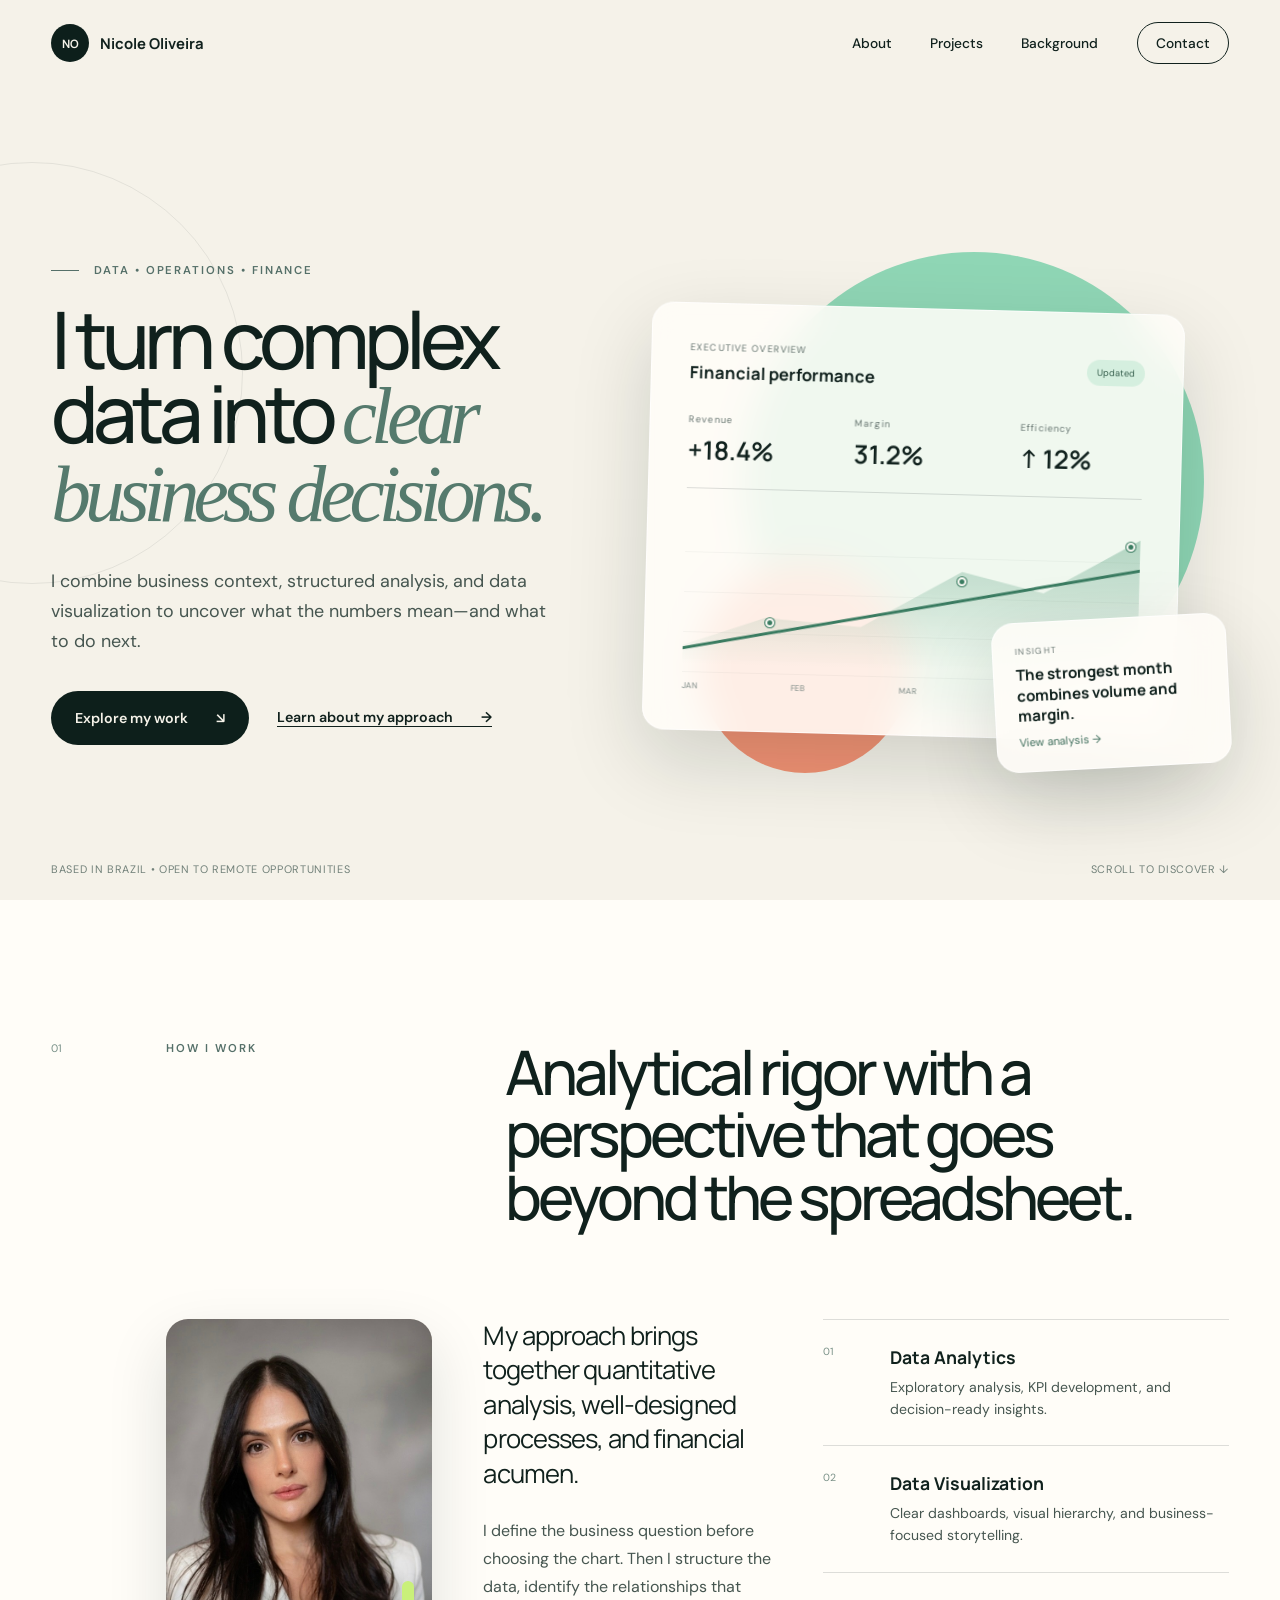
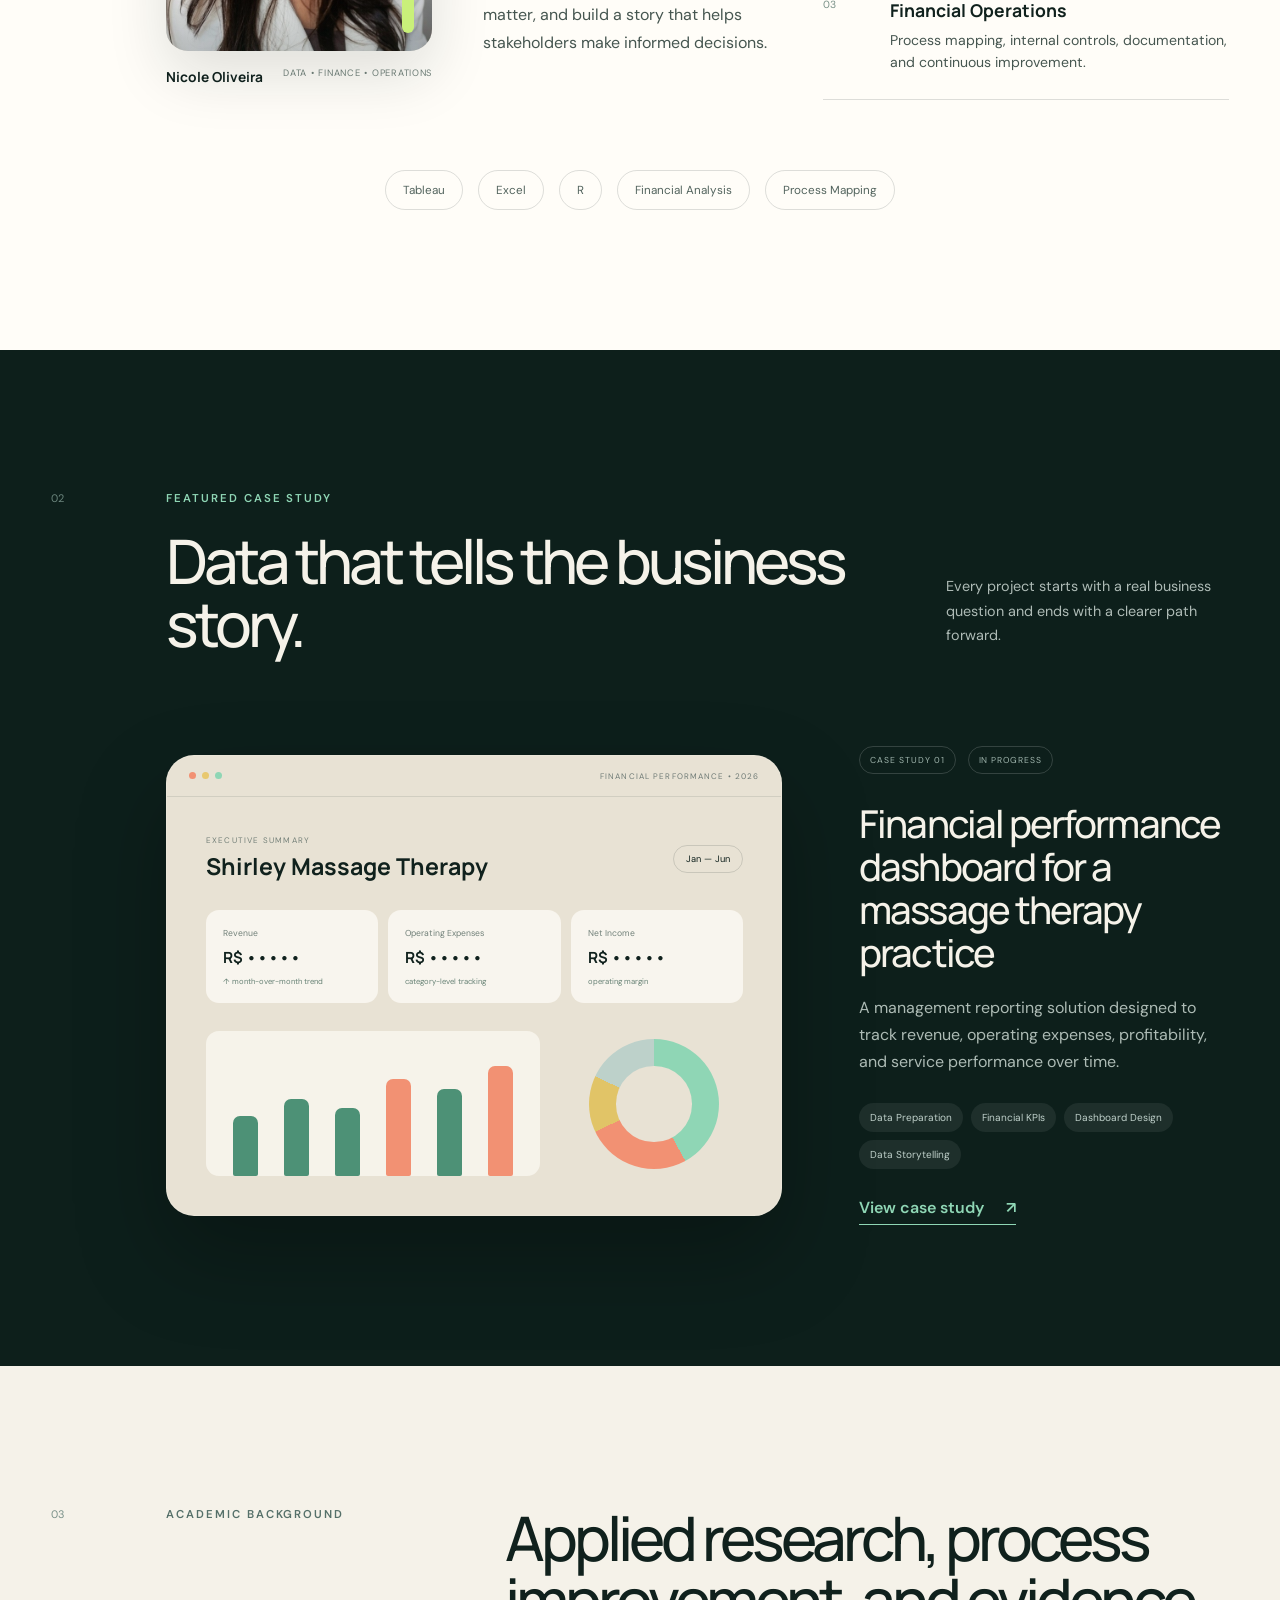
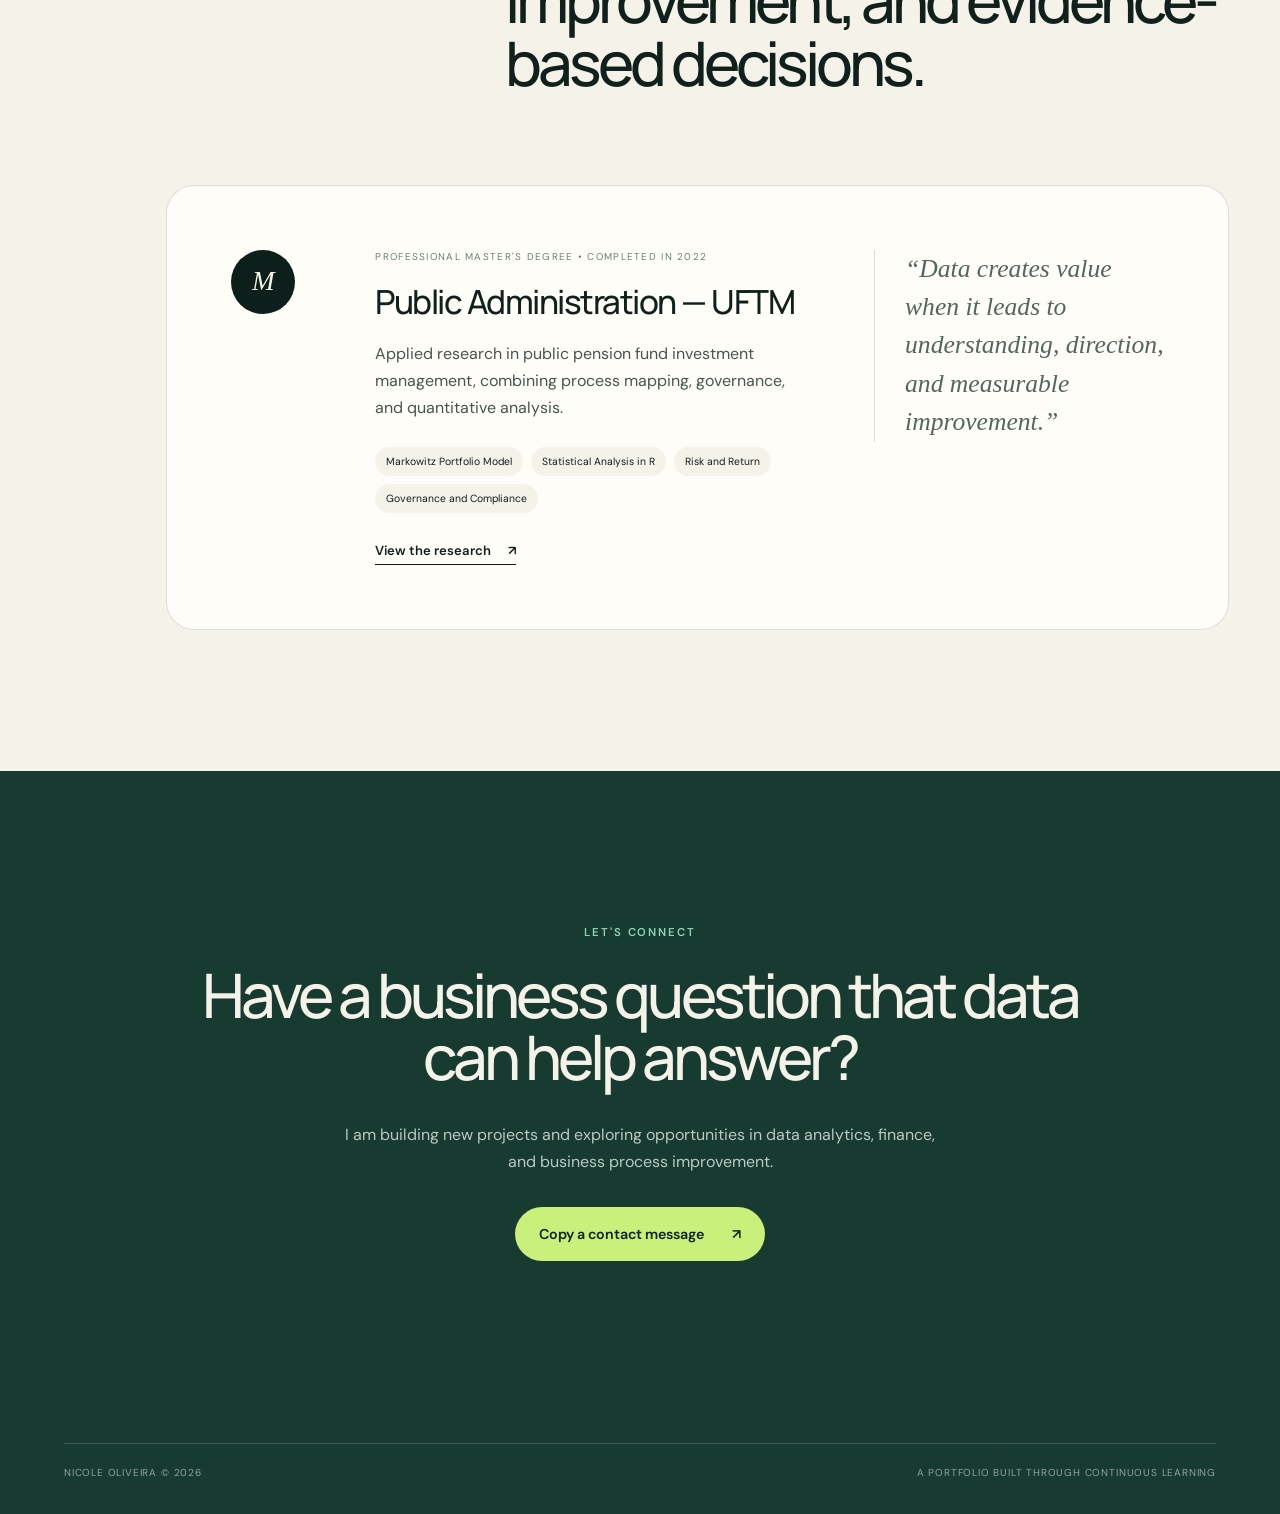
==== commit a2f30bd0: "Feature professional headshot in About section" ====
--- a/index.html
+++ b/index.html
@@ -105,6 +105,22 @@
           <h2>Analytical rigor with a perspective that goes beyond the spreadsheet.</h2>
         </div>
         <div class="about-grid">
+          <figure class="profile-portrait">
+            <div class="portrait-frame">
+              <img
+                src="assets/nicole-oliveira-headshot.jpg"
+                alt="Nicole Oliveira, data analytics and finance professional"
+                width="704"
+                height="783"
+                loading="lazy"
+              />
+              <span class="portrait-accent" aria-hidden="true"></span>
+            </div>
+            <figcaption>
+              <strong>Nicole Oliveira</strong>
+              <span>Data • Finance • Operations</span>
+            </figcaption>
+          </figure>
           <div class="about-copy">
             <p class="lead">
               My approach brings together quantitative analysis, well-designed
--- a/styles.css
+++ b/styles.css
@@ -493,8 +493,71 @@
 .about-grid {
   display: grid;
   margin: 90px 0 70px 9vw;
-  grid-template-columns: 0.9fr 1.1fr;
-  gap: 9vw;
+  grid-template-columns: minmax(230px, 0.72fr) minmax(250px, 0.78fr) minmax(300px, 1.1fr);
+  align-items: start;
+  gap: clamp(35px, 4vw, 72px);
+}
+
+.profile-portrait {
+  margin: 0;
+}
+
+.portrait-frame {
+  position: relative;
+  overflow: hidden;
+  aspect-ratio: 4 / 5;
+  border-radius: 22px;
+  background: var(--paper-deep);
+  box-shadow: 0 24px 60px rgba(16, 33, 29, 0.13);
+}
+
+.portrait-frame::after {
+  position: absolute;
+  inset: auto 0 0;
+  height: 24%;
+  content: "";
+  background: linear-gradient(to top, rgba(13, 31, 27, 0.22), transparent);
+  pointer-events: none;
+}
+
+.portrait-frame img {
+  display: block;
+  width: 100%;
+  height: 100%;
+  object-fit: cover;
+  object-position: center 24%;
+}
+
+.portrait-accent {
+  position: absolute;
+  z-index: 1;
+  right: 18px;
+  bottom: 18px;
+  width: 12px;
+  height: 52px;
+  border-radius: 999px;
+  background: var(--lime);
+}
+
+.profile-portrait figcaption {
+  display: flex;
+  align-items: flex-start;
+  justify-content: space-between;
+  margin-top: 16px;
+  gap: 14px;
+}
+
+.profile-portrait figcaption strong {
+  font-family: var(--font-display);
+  font-size: 0.86rem;
+}
+
+.profile-portrait figcaption span {
+  color: #718079;
+  font-size: 0.58rem;
+  letter-spacing: 0.08em;
+  text-align: right;
+  text-transform: uppercase;
 }
 
 .about-copy p {
@@ -1035,6 +1098,10 @@
   .about-grid,
   .featured-project {
     grid-template-columns: 1fr;
+  }
+
+  .profile-portrait {
+    width: min(430px, 100%);
   }
 
   .featured-project {
@@ -1195,6 +1262,10 @@
     margin-top: 60px;
   }
 
+  .profile-portrait {
+    width: 100%;
+  }
+
   .preview-kpis {
     grid-template-columns: 1fr;
   }
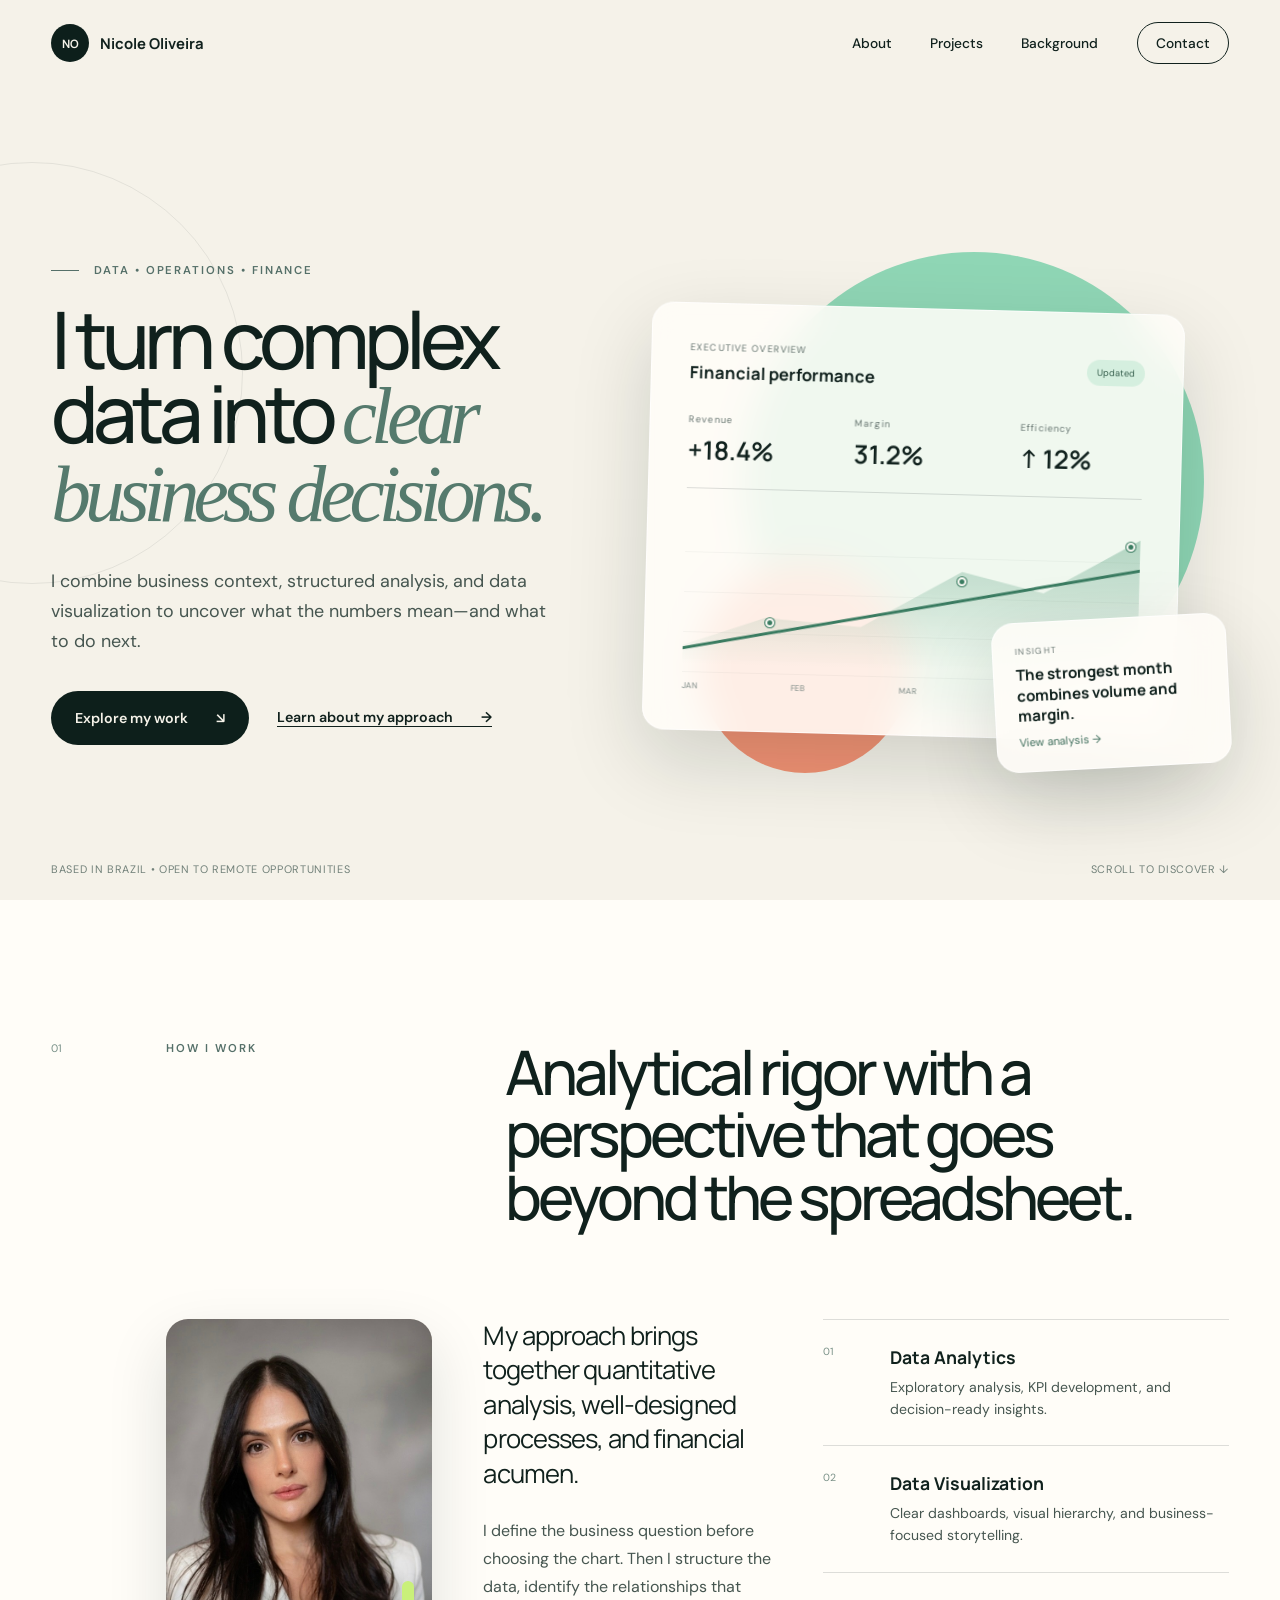
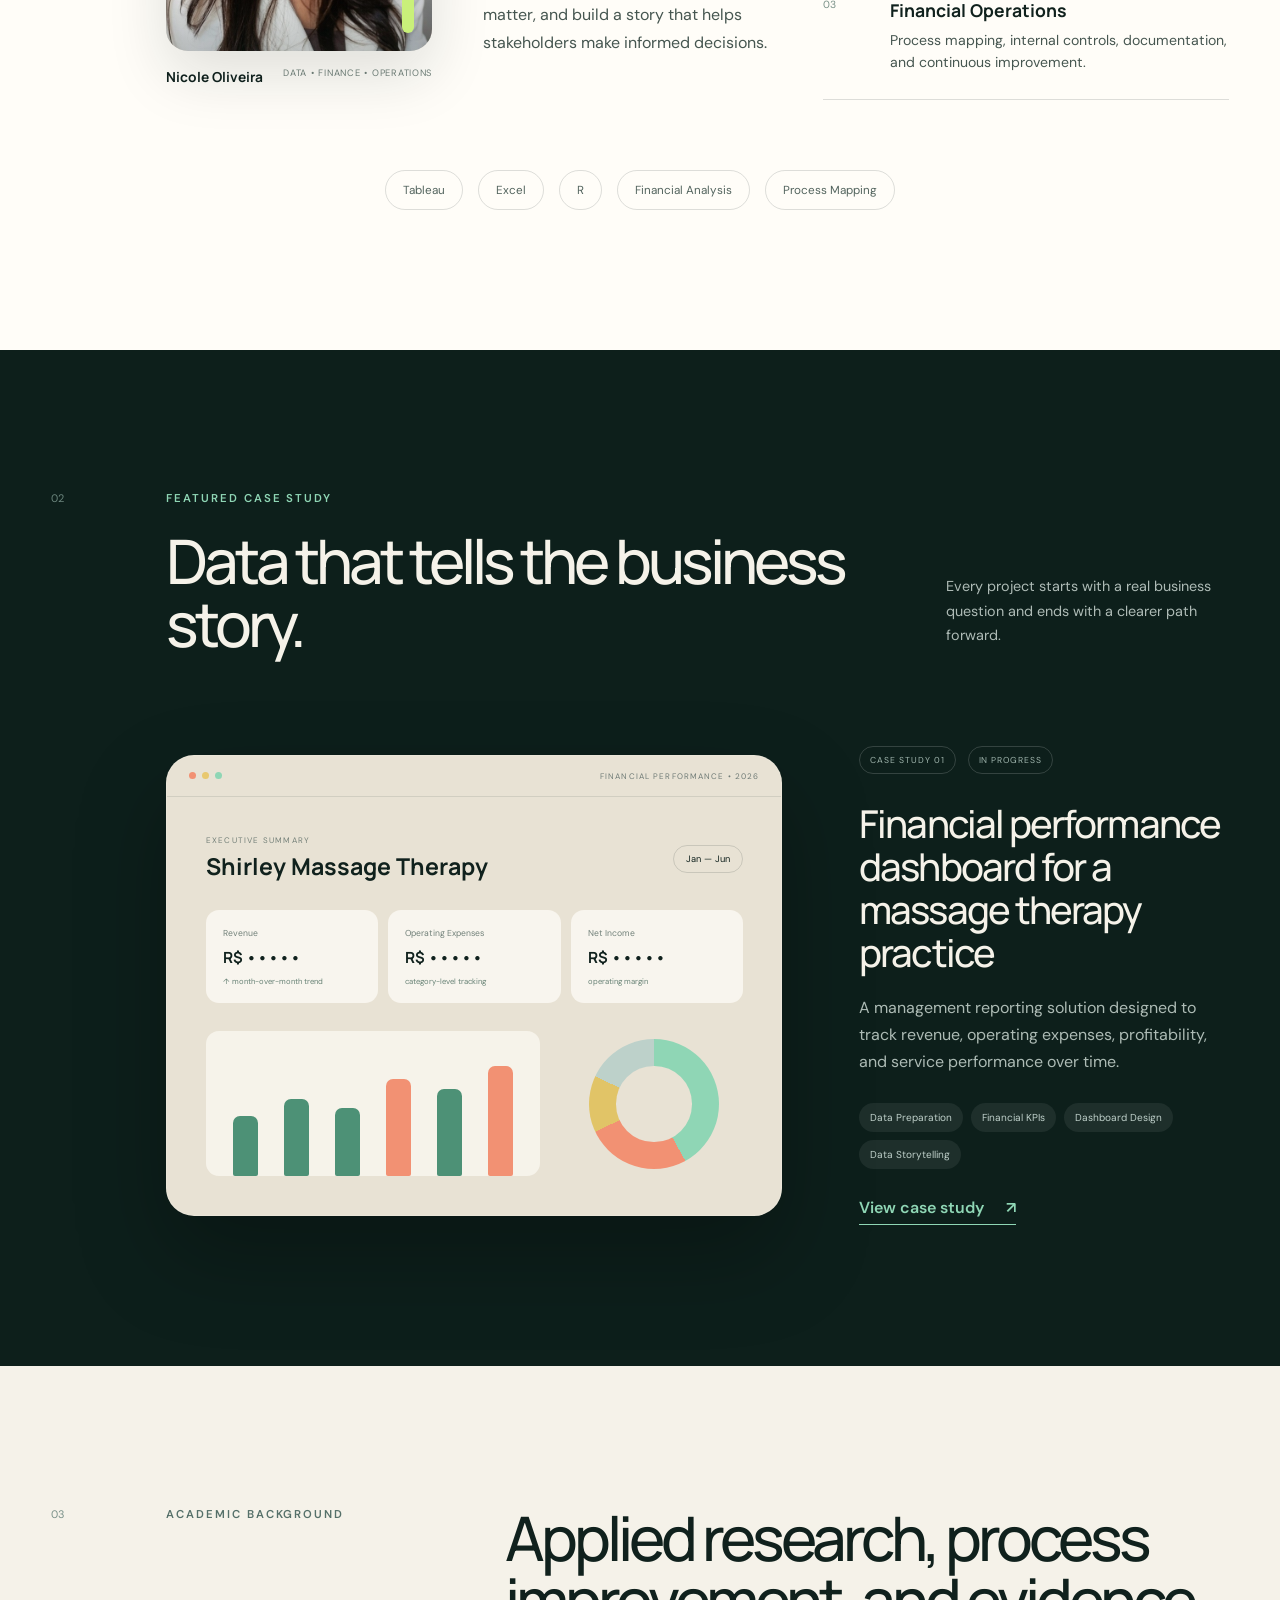
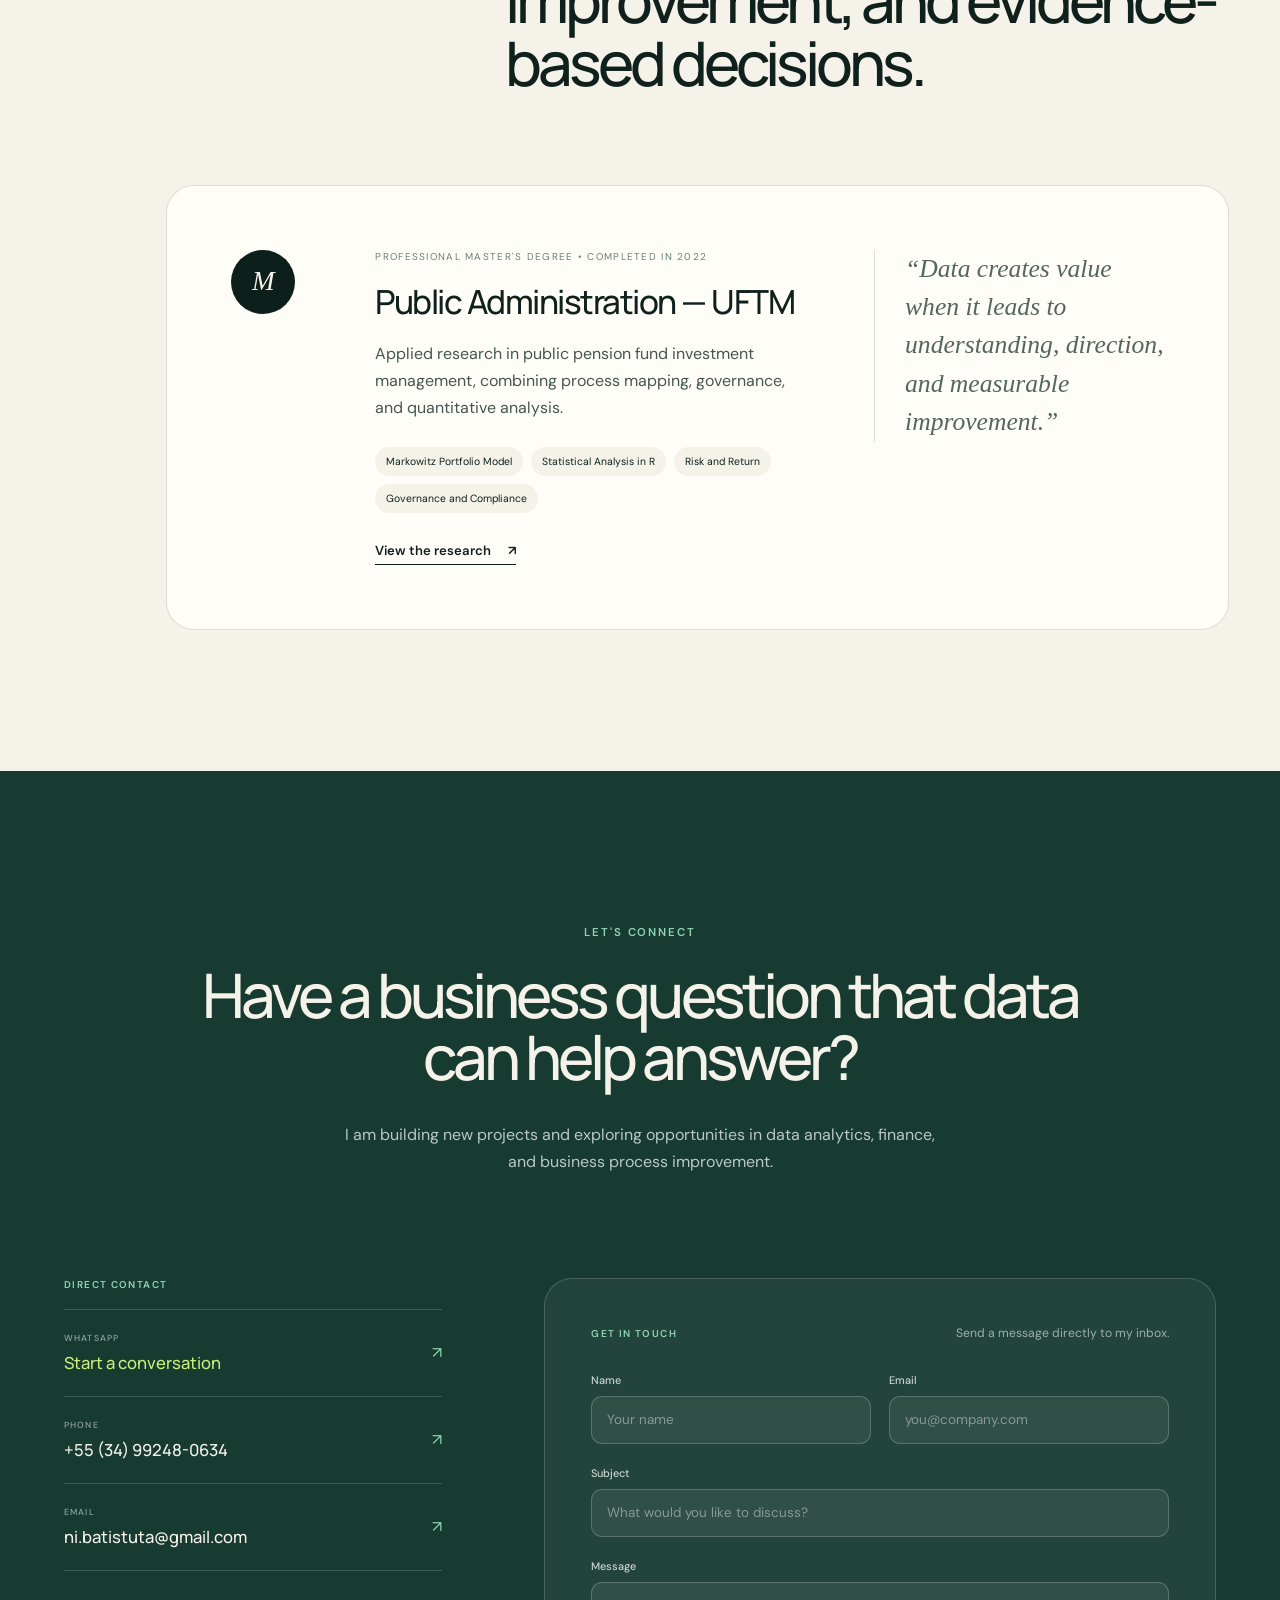
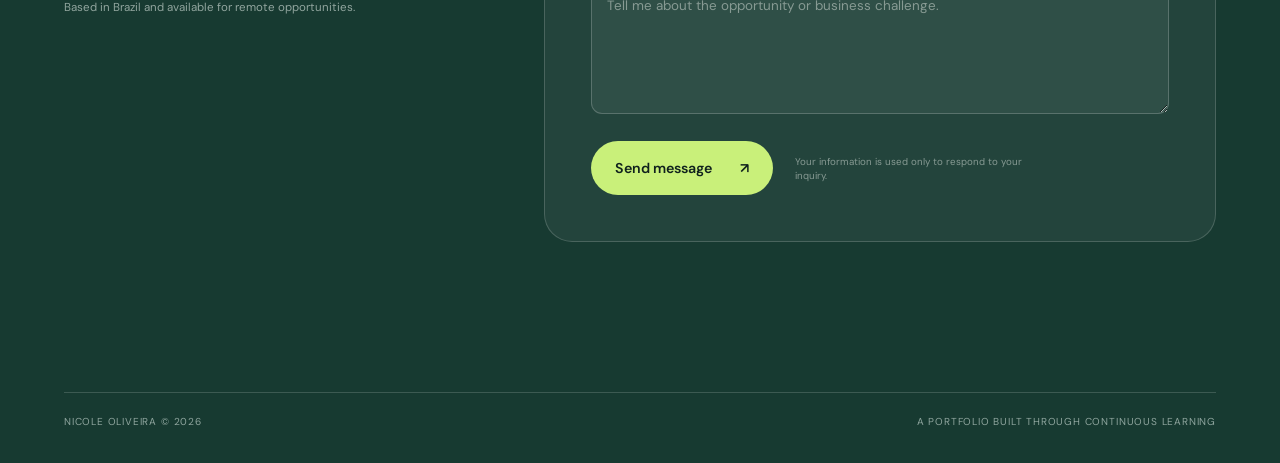
==== commit b5a5a5ad: "Add direct contact links and email form" ====
--- a/index.html
+++ b/index.html
@@ -304,18 +304,130 @@
       </section>
 
       <section id="contact" class="contact-section">
-        <p class="eyebrow light">Let's connect</p>
-        <h2>Have a business question that data can help answer?</h2>
-        <p>
-          I am building new projects and exploring opportunities in data
-          analytics, finance, and business process improvement.
-        </p>
-        <div class="contact-actions">
-          <button class="button button-light" type="button" data-copy-message>
-            Copy a contact message <span aria-hidden="true">↗</span>
-          </button>
-          <span class="copy-feedback" role="status" aria-live="polite"></span>
-        </div>
+        <div class="contact-intro">
+          <p class="eyebrow light">Let's connect</p>
+          <h2>Have a business question that data can help answer?</h2>
+          <p>
+            I am building new projects and exploring opportunities in data
+            analytics, finance, and business process improvement.
+          </p>
+        </div>
+
+        <div class="contact-grid">
+          <div class="contact-methods">
+            <p class="contact-label">DIRECT CONTACT</p>
+            <a
+              class="contact-method contact-method-featured"
+              href="https://wa.me/5534992480634?text=Hi%20Nicole%2C%20I%20found%20your%20portfolio%20and%20would%20like%20to%20connect."
+              target="_blank"
+              rel="noopener noreferrer"
+            >
+              <span>
+                <small>WHATSAPP</small>
+                <strong>Start a conversation</strong>
+              </span>
+              <b aria-hidden="true">↗</b>
+            </a>
+            <a class="contact-method" href="tel:+5534992480634">
+              <span>
+                <small>PHONE</small>
+                <strong>+55 (34) 99248-0634</strong>
+              </span>
+              <b aria-hidden="true">↗</b>
+            </a>
+            <a class="contact-method" href="mailto:ni.batistuta@gmail.com">
+              <span>
+                <small>EMAIL</small>
+                <strong>ni.batistuta@gmail.com</strong>
+              </span>
+              <b aria-hidden="true">↗</b>
+            </a>
+            <p class="contact-note">
+              Based in Brazil and available for remote opportunities.
+            </p>
+          </div>
+
+          <form
+            class="contact-form"
+            action="https://formsubmit.co/ni.batistuta@gmail.com"
+            method="POST"
+          >
+            <input type="hidden" name="_subject" value="New portfolio inquiry" />
+            <input type="hidden" name="_template" value="table" />
+            <input
+              type="hidden"
+              name="_next"
+              value="https://nicolebmoliveira.github.io/portfolio/thanks.html"
+            />
+            <input
+              class="form-honeypot"
+              type="text"
+              name="_honey"
+              tabindex="-1"
+              autocomplete="off"
+            />
+
+            <div class="form-heading">
+              <span>GET IN TOUCH</span>
+              <p>Send a message directly to my inbox.</p>
+            </div>
+
+            <div class="form-row">
+              <div class="form-field">
+                <label for="contact-name">Name</label>
+                <input
+                  id="contact-name"
+                  name="name"
+                  type="text"
+                  autocomplete="name"
+                  placeholder="Your name"
+                  required
+                />
+              </div>
+              <div class="form-field">
+                <label for="contact-email">Email</label>
+                <input
+                  id="contact-email"
+                  name="email"
+                  type="email"
+                  autocomplete="email"
+                  placeholder="you@company.com"
+                  required
+                />
+              </div>
+            </div>
+
+            <div class="form-field">
+              <label for="contact-subject">Subject</label>
+              <input
+                id="contact-subject"
+                name="subject"
+                type="text"
+                placeholder="What would you like to discuss?"
+                required
+              />
+            </div>
+
+            <div class="form-field">
+              <label for="contact-message">Message</label>
+              <textarea
+                id="contact-message"
+                name="message"
+                rows="5"
+                placeholder="Tell me about the opportunity or business challenge."
+                required
+              ></textarea>
+            </div>
+
+            <button class="button button-light form-submit" type="submit">
+              Send message <span aria-hidden="true">↗</span>
+            </button>
+            <p class="form-privacy">
+              Your information is used only to respond to your inquiry.
+            </p>
+          </form>
+        </div>
+
         <div class="contact-footer">
           <span>Nicole Oliveira © <span data-current-year></span></span>
           <span>A portfolio built through continuous learning</span>
--- a/styles.css
+++ b/styles.css
@@ -1003,21 +1003,190 @@
   padding: clamp(90px, 12vw, 180px) max(5vw, calc((100vw - 1240px) / 2)) 35px;
   color: var(--paper);
   background: #173a31;
-  text-align: center;
 }
 
 .contact-section h2 {
   max-width: 950px;
   margin: 0 auto;
-}
-
-.contact-section > p:not(.eyebrow) {
+  text-align: center;
+}
+
+.contact-intro {
+  text-align: center;
+}
+
+.contact-intro > p:not(.eyebrow) {
   max-width: 600px;
   margin: 32px auto;
   color: #b9c9c3;
   line-height: 1.7;
 }
 
+.contact-grid {
+  display: grid;
+  margin-top: clamp(65px, 8vw, 110px);
+  grid-template-columns: minmax(280px, 0.72fr) minmax(420px, 1.28fr);
+  align-items: start;
+  gap: clamp(45px, 8vw, 110px);
+  text-align: left;
+}
+
+.contact-label {
+  margin: 0 0 18px;
+  color: var(--mint);
+  font-size: 0.62rem;
+  font-weight: 600;
+  letter-spacing: 0.14em;
+}
+
+.contact-method {
+  display: flex;
+  align-items: center;
+  justify-content: space-between;
+  padding: 22px 0;
+  border-top: 1px solid rgba(255, 255, 255, 0.17);
+  gap: 18px;
+  transition: color 160ms ease, padding 160ms ease;
+}
+
+.contact-method:last-of-type {
+  border-bottom: 1px solid rgba(255, 255, 255, 0.17);
+}
+
+.contact-method:hover,
+.contact-method:focus-visible {
+  padding-right: 8px;
+  color: var(--lime);
+}
+
+.contact-method span,
+.contact-method small,
+.contact-method strong {
+  display: block;
+}
+
+.contact-method small {
+  margin-bottom: 7px;
+  color: #8fa59e;
+  font-size: 0.55rem;
+  font-weight: 500;
+  letter-spacing: 0.13em;
+}
+
+.contact-method strong {
+  font-family: var(--font-display);
+  font-size: clamp(0.92rem, 1.3vw, 1.08rem);
+  font-weight: 500;
+}
+
+.contact-method b {
+  color: var(--mint);
+  font-size: 1rem;
+  font-weight: 400;
+}
+
+.contact-method-featured {
+  color: var(--lime);
+}
+
+.contact-note {
+  max-width: 300px;
+  margin: 28px 0 0;
+  color: #91a59e;
+  font-size: 0.72rem;
+  line-height: 1.6;
+}
+
+.contact-form {
+  padding: clamp(26px, 4vw, 46px);
+  border: 1px solid rgba(255, 255, 255, 0.17);
+  border-radius: var(--radius);
+  background: rgba(255, 255, 255, 0.055);
+}
+
+.form-heading {
+  display: flex;
+  align-items: baseline;
+  justify-content: space-between;
+  margin-bottom: 32px;
+  gap: 20px;
+}
+
+.form-heading span {
+  color: var(--mint);
+  font-size: 0.62rem;
+  font-weight: 600;
+  letter-spacing: 0.14em;
+}
+
+.form-heading p {
+  margin: 0;
+  color: #9dafaa;
+  font-size: 0.76rem;
+}
+
+.form-row {
+  display: grid;
+  grid-template-columns: repeat(2, 1fr);
+  gap: 18px;
+}
+
+.form-field {
+  margin-bottom: 22px;
+}
+
+.form-field label {
+  display: block;
+  margin-bottom: 9px;
+  color: #c7d3cf;
+  font-size: 0.68rem;
+  font-weight: 500;
+}
+
+.form-field input,
+.form-field textarea {
+  width: 100%;
+  border: 1px solid rgba(255, 255, 255, 0.2);
+  border-radius: 11px;
+  outline: 0;
+  color: var(--white);
+  background: rgba(255, 255, 255, 0.06);
+  font: inherit;
+  font-size: 0.84rem;
+  transition: border-color 160ms ease, background 160ms ease;
+}
+
+.form-field input {
+  height: 48px;
+  padding: 0 15px;
+}
+
+.form-field textarea {
+  min-height: 132px;
+  padding: 14px 15px;
+  resize: vertical;
+}
+
+.form-field input::placeholder,
+.form-field textarea::placeholder {
+  color: #879a93;
+}
+
+.form-field input:focus,
+.form-field textarea:focus {
+  border-color: var(--mint);
+  background: rgba(255, 255, 255, 0.09);
+}
+
+.form-honeypot {
+  position: absolute !important;
+  left: -9999px !important;
+  width: 1px !important;
+  height: 1px !important;
+  opacity: 0 !important;
+  pointer-events: none !important;
+}
+
 .button-light {
   color: var(--ink);
   background: var(--lime);
@@ -1030,16 +1199,18 @@
   box-shadow: 0 10px 30px rgba(201, 240, 122, 0.16);
 }
 
-.contact-actions {
-  min-height: 75px;
-}
-
-.copy-feedback {
-  display: block;
-  min-height: 20px;
-  margin-top: 12px;
-  color: var(--mint);
-  font-size: 0.72rem;
+.form-submit {
+  min-width: 175px;
+}
+
+.form-privacy {
+  display: inline-block;
+  max-width: 230px;
+  margin: 0 0 0 18px;
+  color: #879a93;
+  font-size: 0.61rem;
+  line-height: 1.45;
+  vertical-align: middle;
 }
 
 .contact-footer {
@@ -1118,6 +1289,14 @@
 
   .journey-card blockquote {
     grid-column: 2;
+  }
+
+  .contact-grid {
+    grid-template-columns: 1fr;
+  }
+
+  .contact-methods {
+    max-width: 560px;
   }
 }
 
@@ -1313,6 +1492,32 @@
     padding: 90px 20px 28px;
   }
 
+  .contact-grid {
+    margin-top: 55px;
+  }
+
+  .form-row {
+    grid-template-columns: 1fr;
+    gap: 0;
+  }
+
+  .form-heading {
+    align-items: flex-start;
+    flex-direction: column;
+    gap: 9px;
+  }
+
+  .form-submit {
+    width: 100%;
+  }
+
+  .form-privacy {
+    display: block;
+    max-width: none;
+    margin: 12px 0 0;
+    text-align: center;
+  }
+
   .contact-footer {
     align-items: center;
     flex-direction: column;
@@ -1333,3 +1538,39 @@
     animation-iteration-count: 1 !important;
   }
 }
+
+.thanks-page {
+  display: grid;
+  min-height: 100vh;
+  padding: 24px;
+  place-items: center;
+  background: #173a31;
+}
+
+.thanks-card {
+  display: flex;
+  width: min(760px, 100%);
+  min-height: 560px;
+  padding: clamp(30px, 6vw, 70px);
+  border-radius: var(--radius);
+  background: var(--paper);
+  flex-direction: column;
+  justify-content: space-between;
+}
+
+.thanks-card h1 {
+  max-width: 580px;
+  margin: 0;
+  font-family: var(--font-display);
+  font-size: clamp(3rem, 7vw, 5.5rem);
+  font-weight: 500;
+  letter-spacing: -0.07em;
+  line-height: 0.98;
+}
+
+.thanks-card > div > p:not(.eyebrow) {
+  max-width: 500px;
+  margin: 28px 0;
+  color: var(--ink-soft);
+  line-height: 1.7;
+}
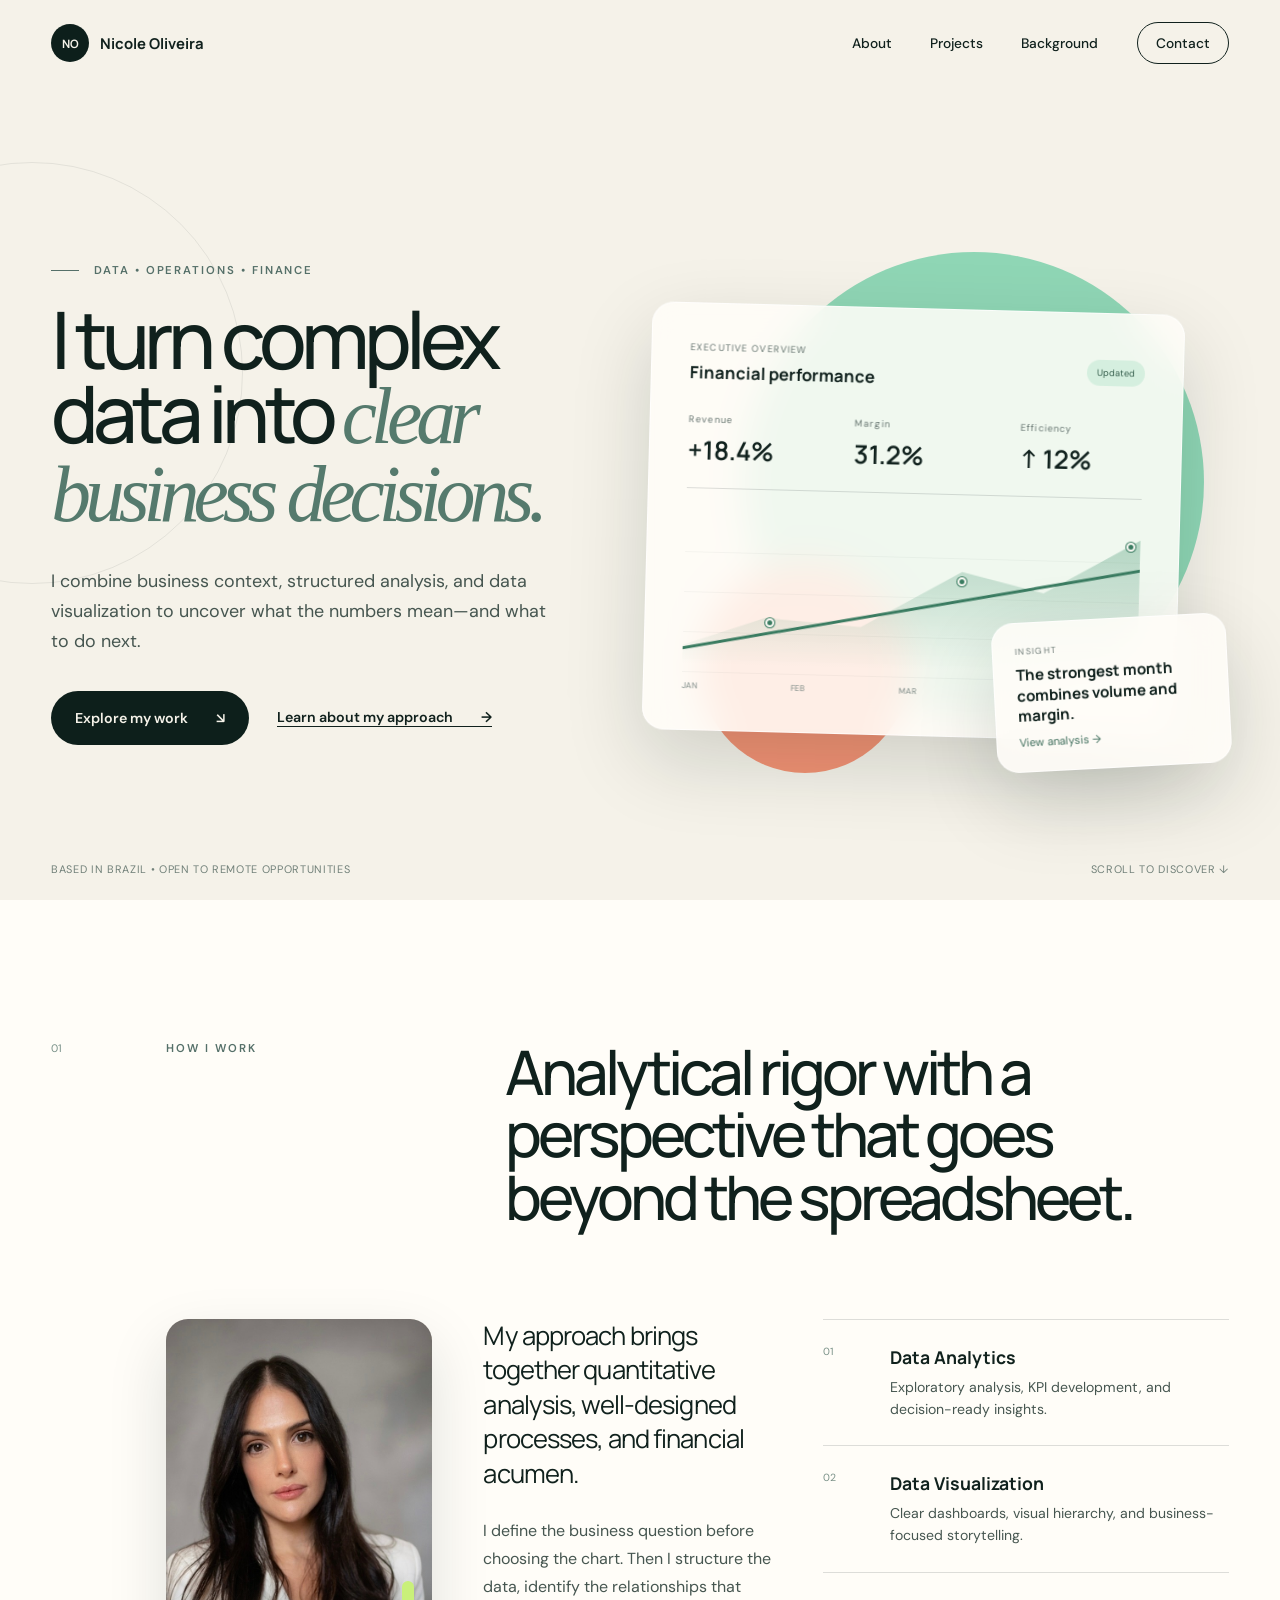
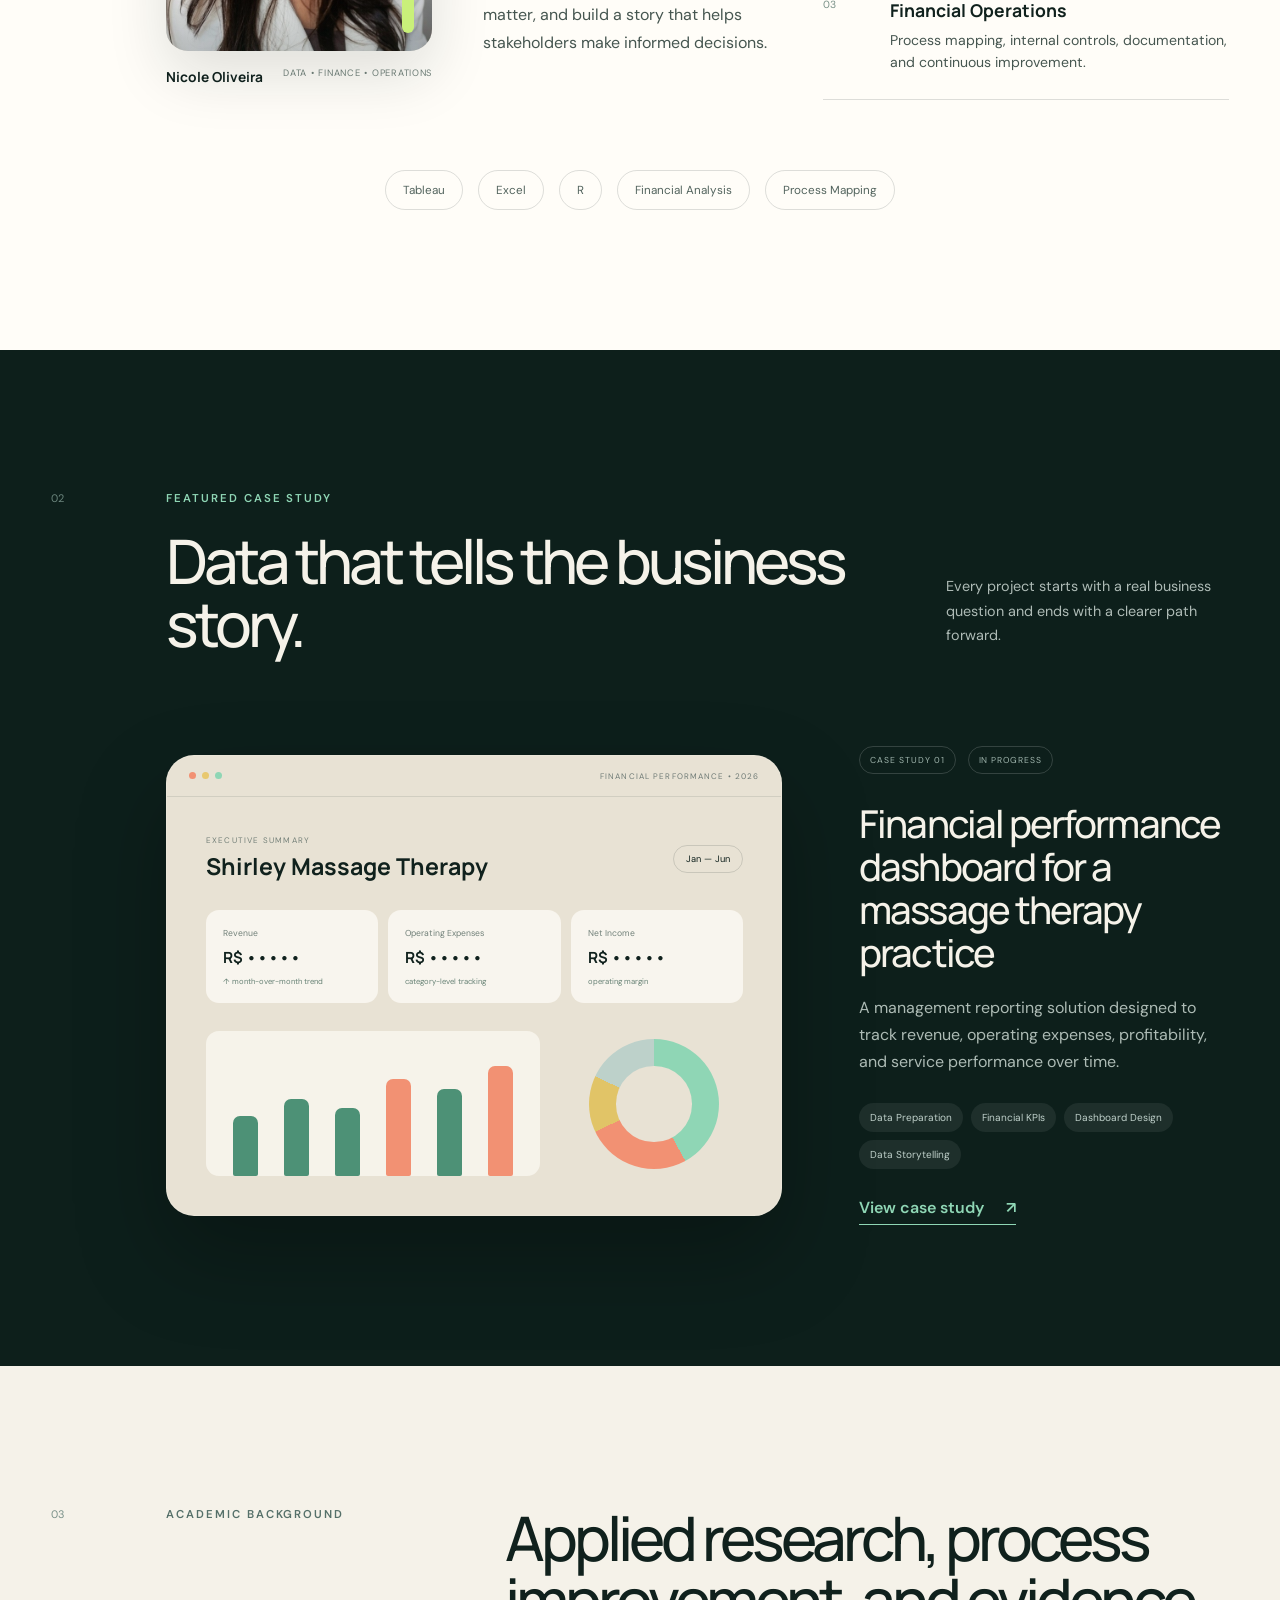
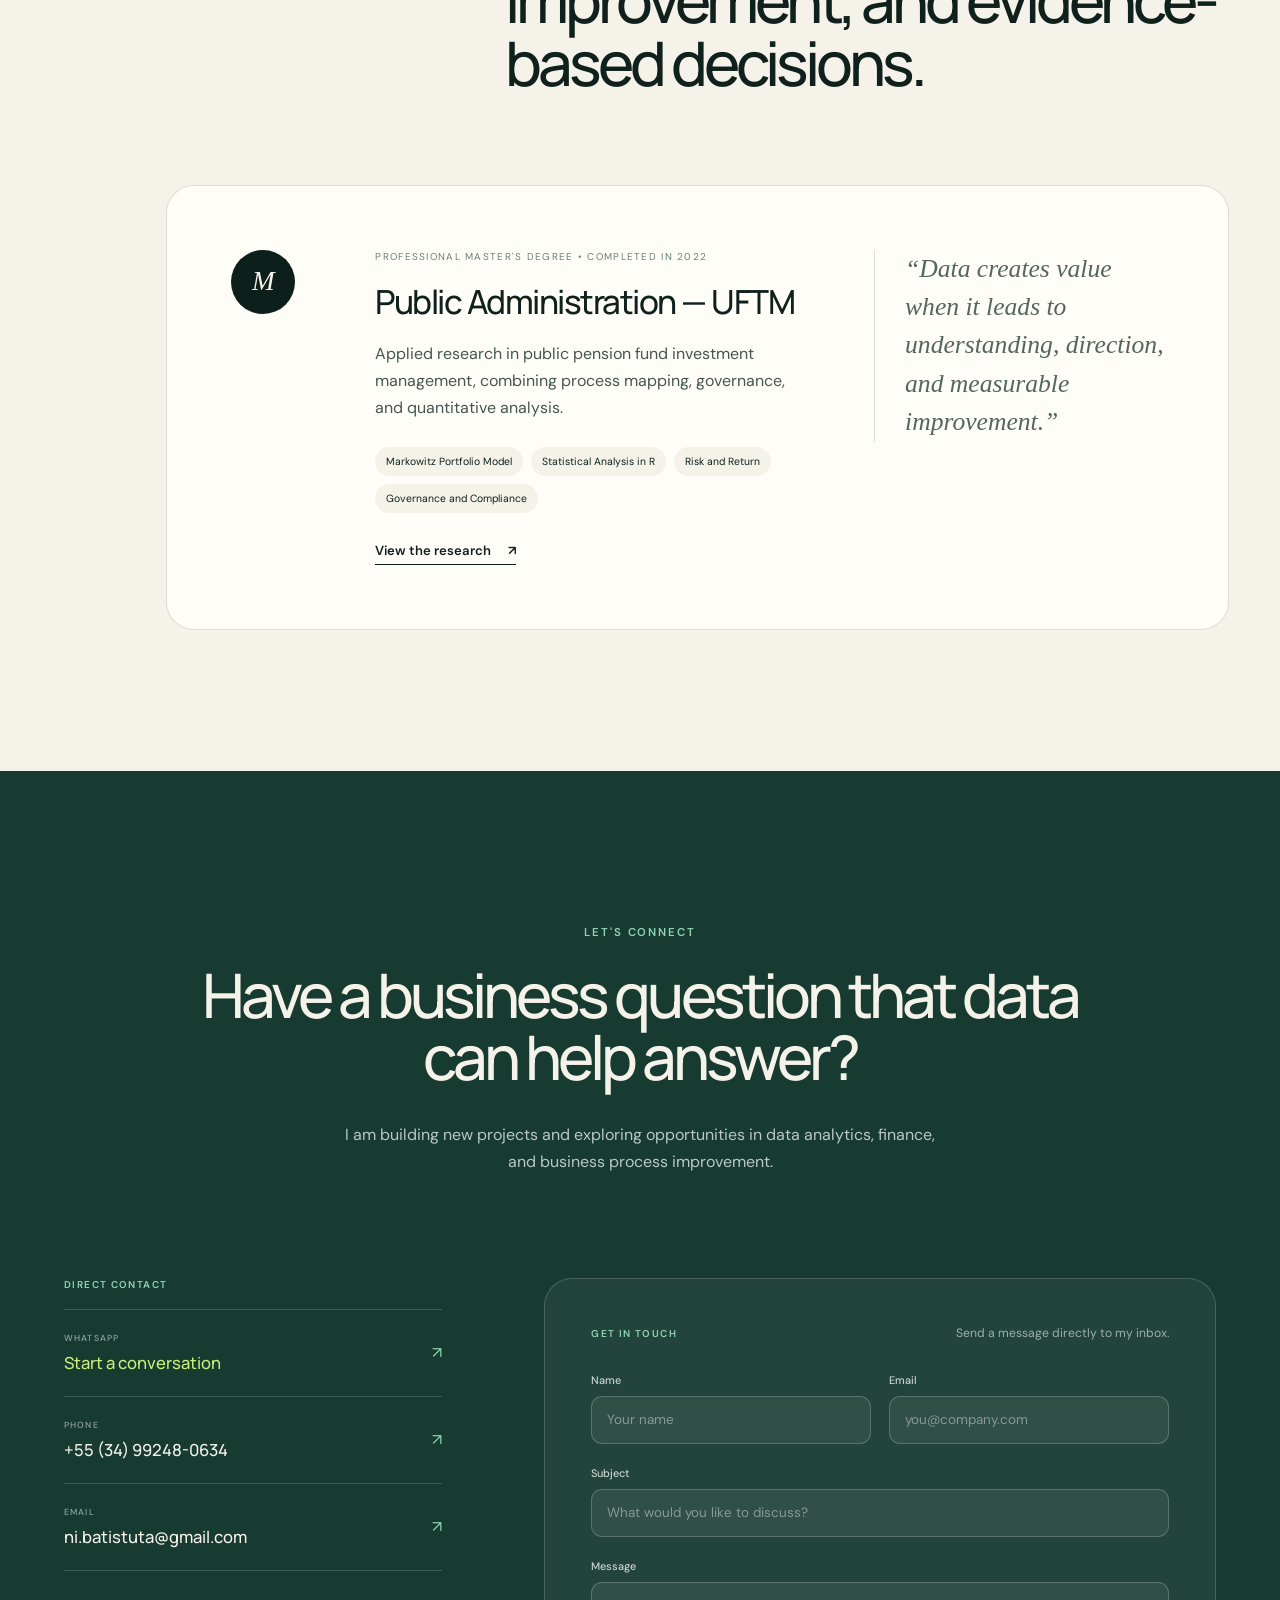
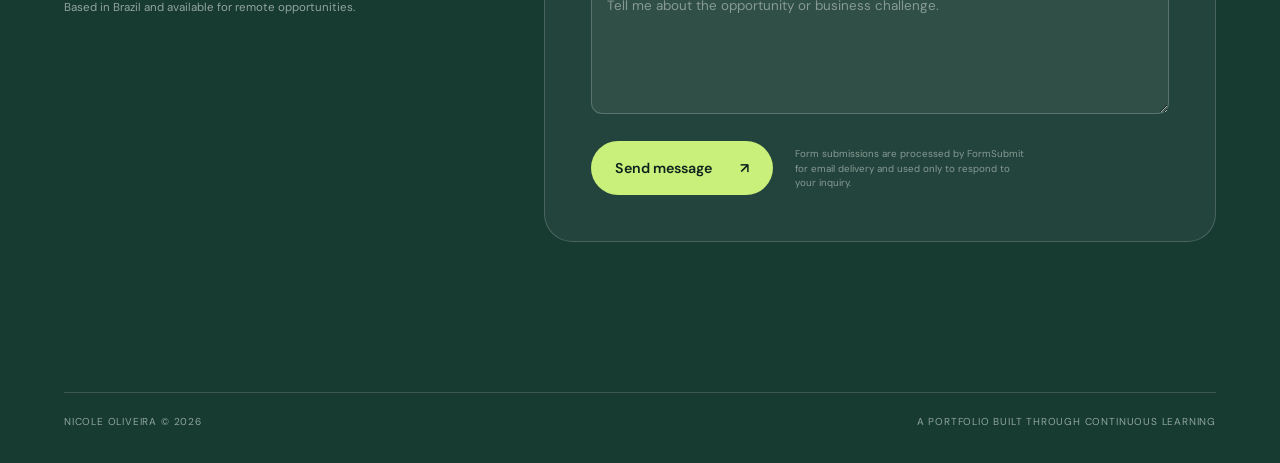
==== commit e8e476ff: "Clarify contact form data processing" ====
--- a/index.html
+++ b/index.html
@@ -423,7 +423,8 @@
               Send message <span aria-hidden="true">↗</span>
             </button>
             <p class="form-privacy">
-              Your information is used only to respond to your inquiry.
+              Form submissions are processed by FormSubmit for email delivery
+              and used only to respond to your inquiry.
             </p>
           </form>
         </div>
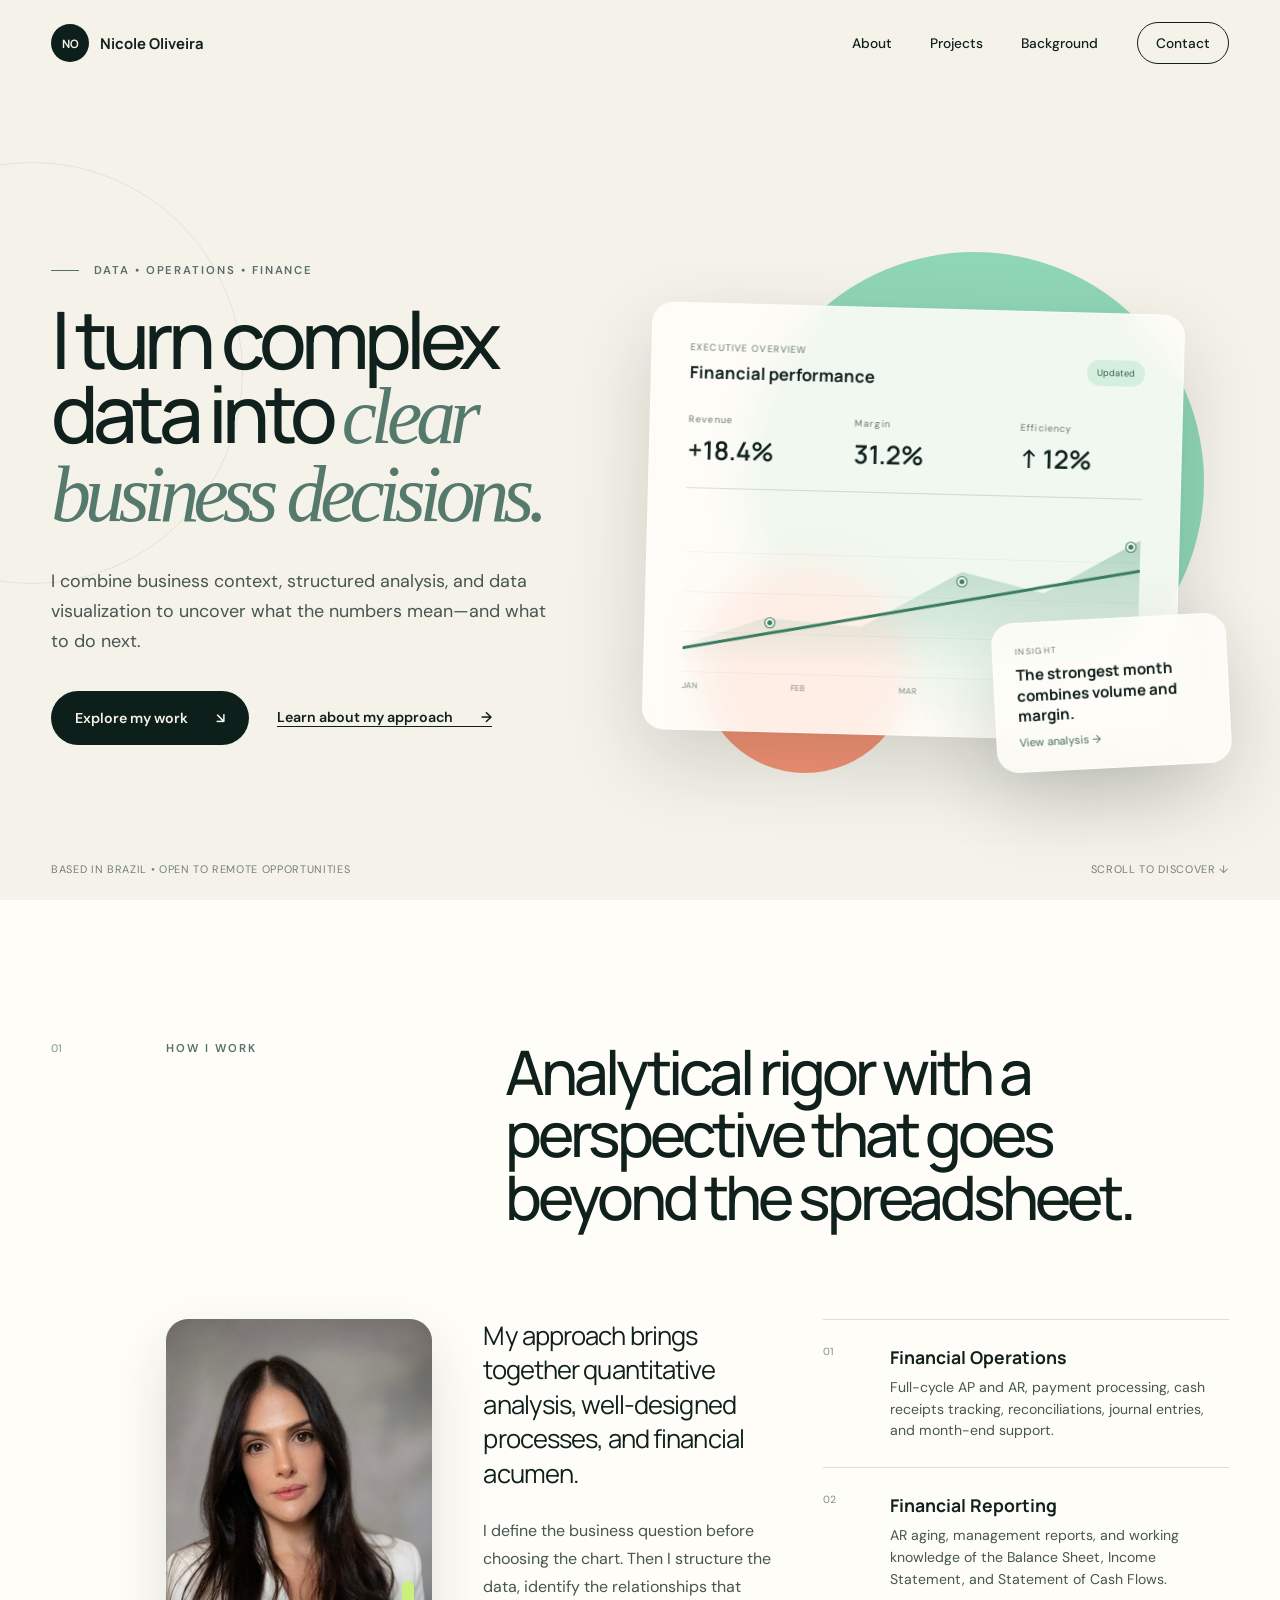
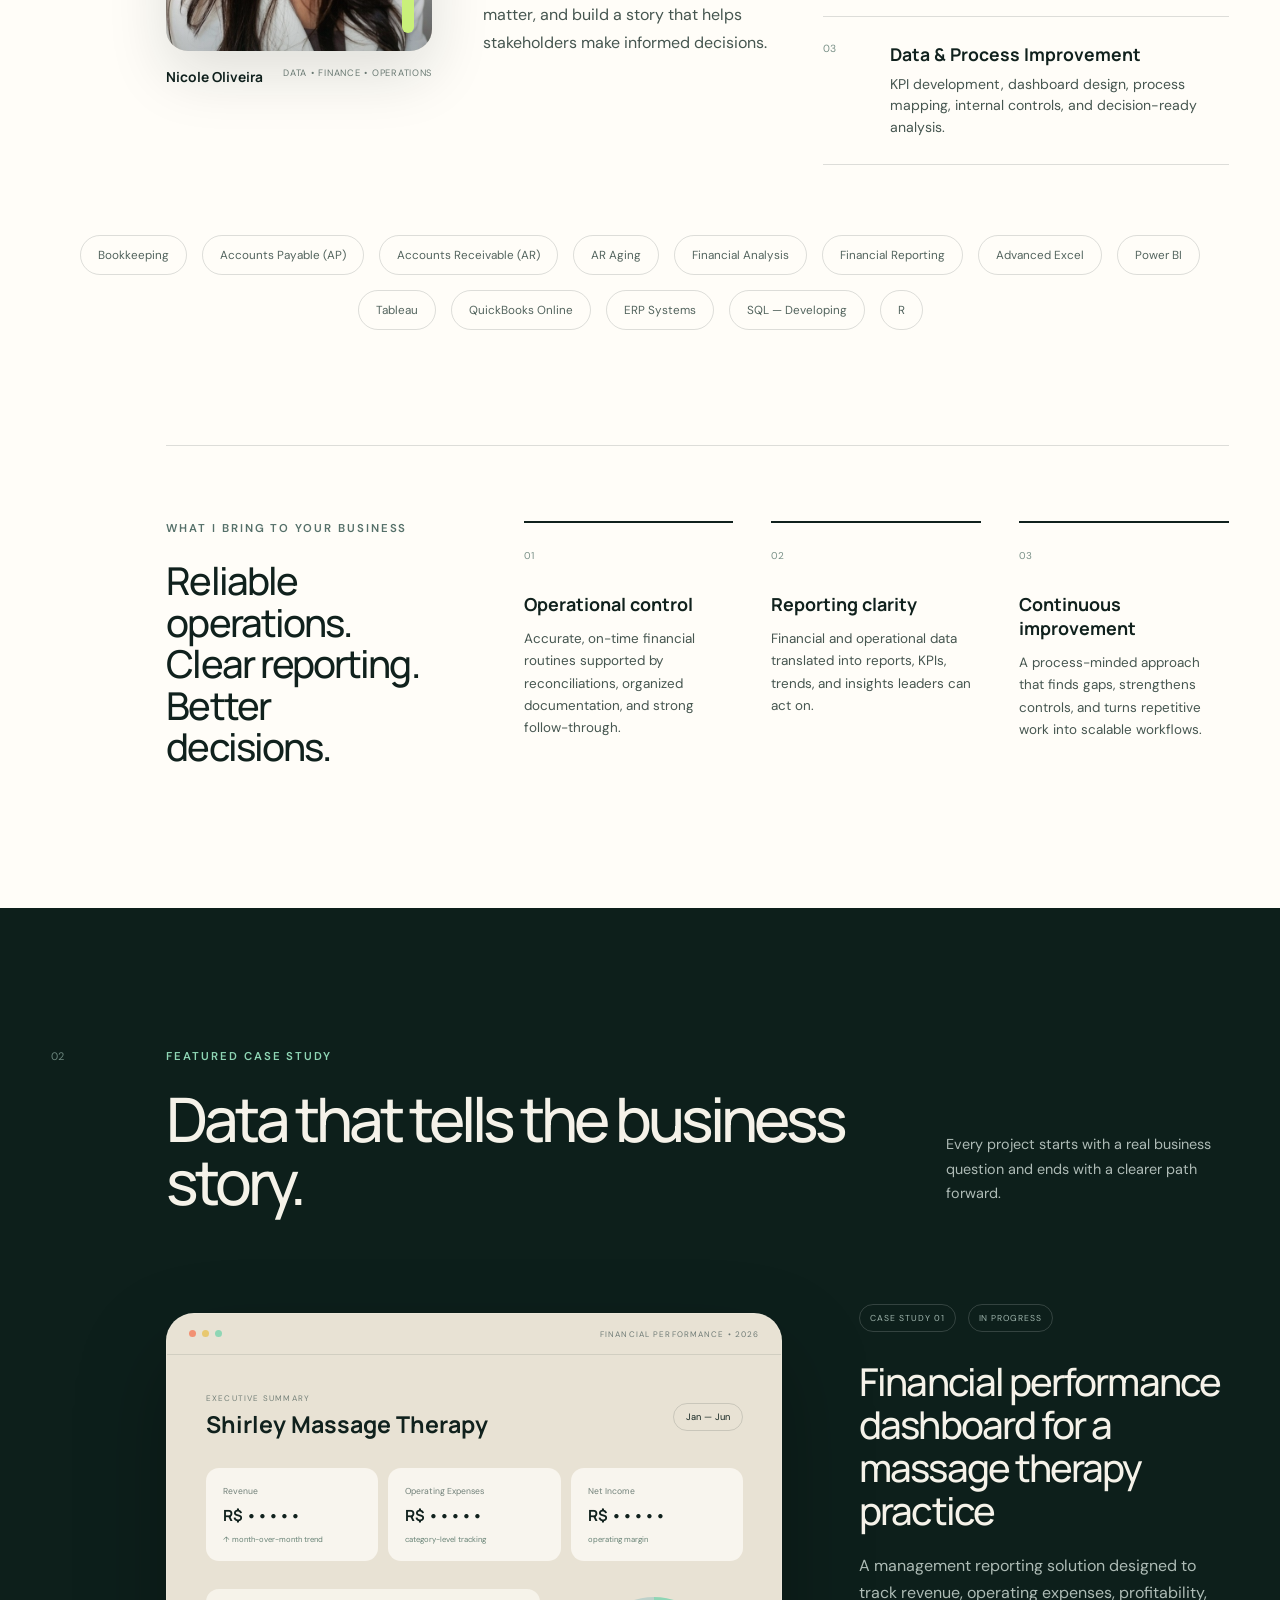
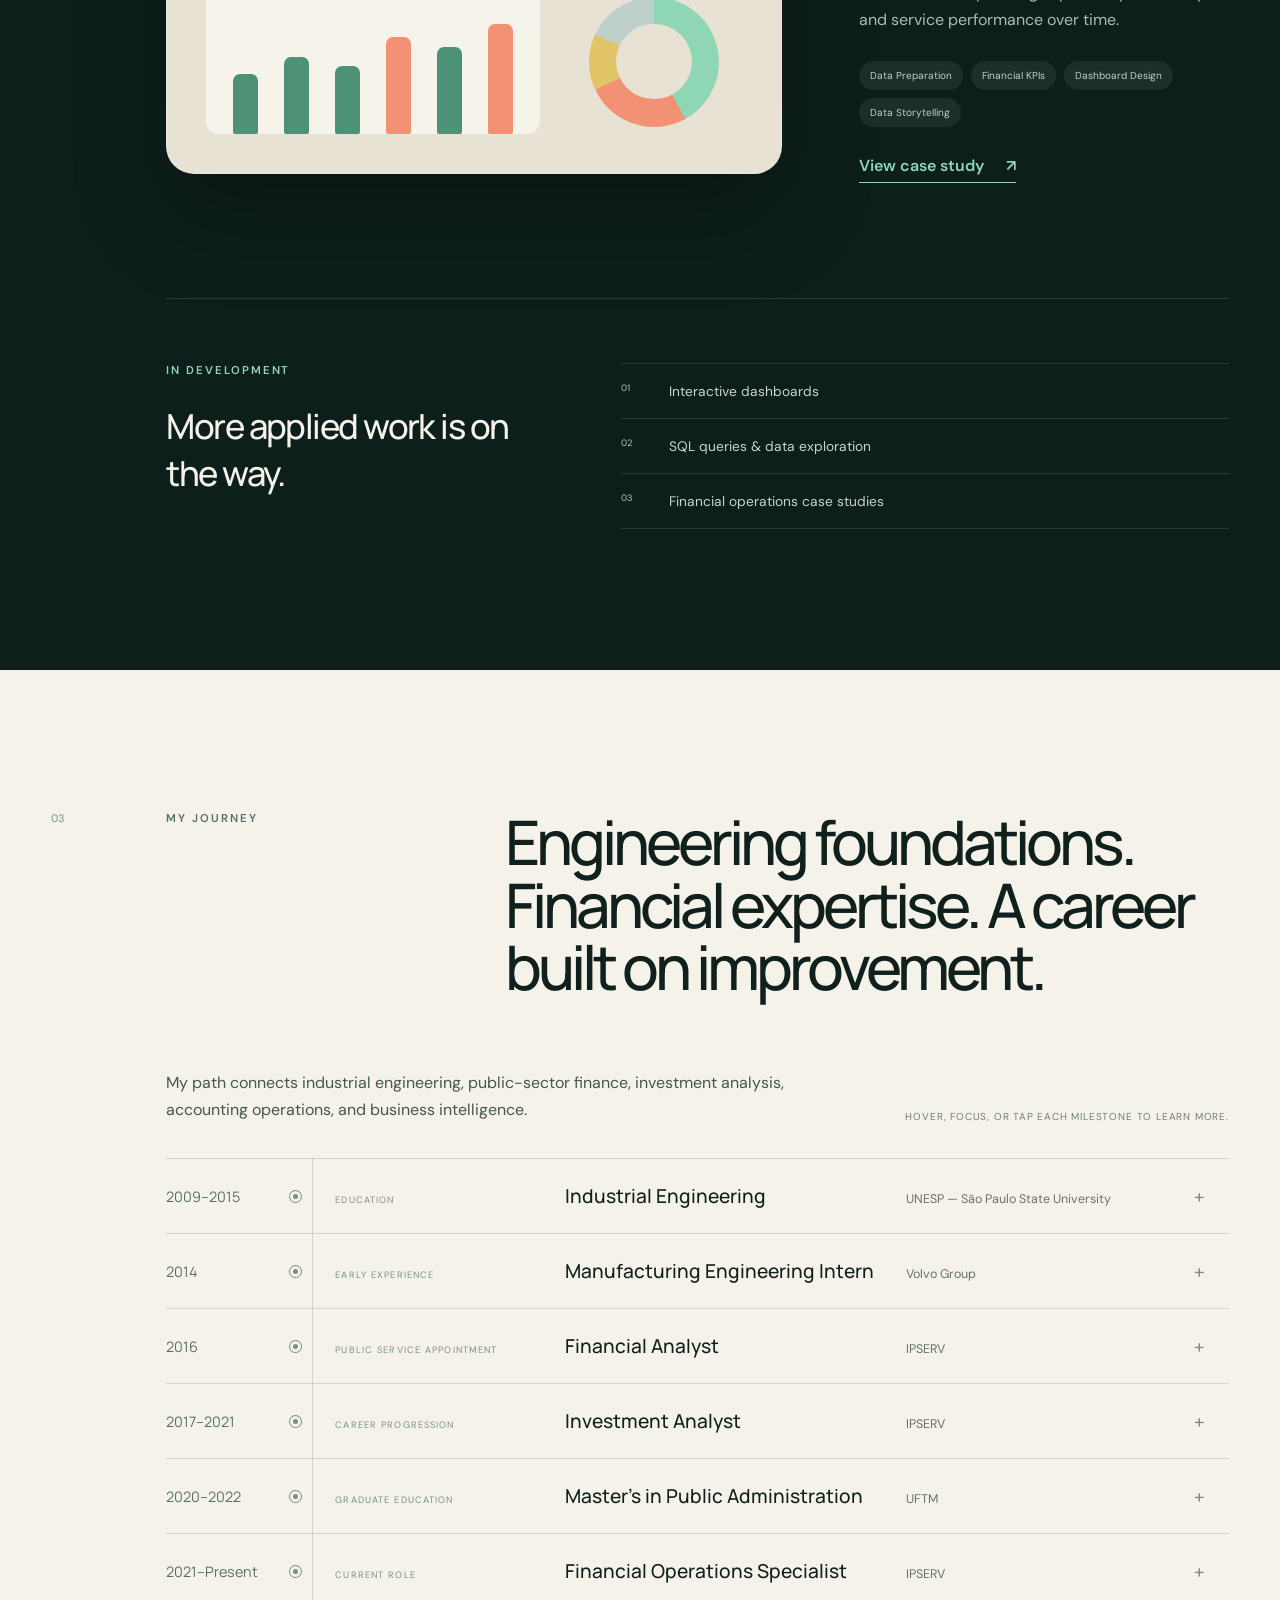
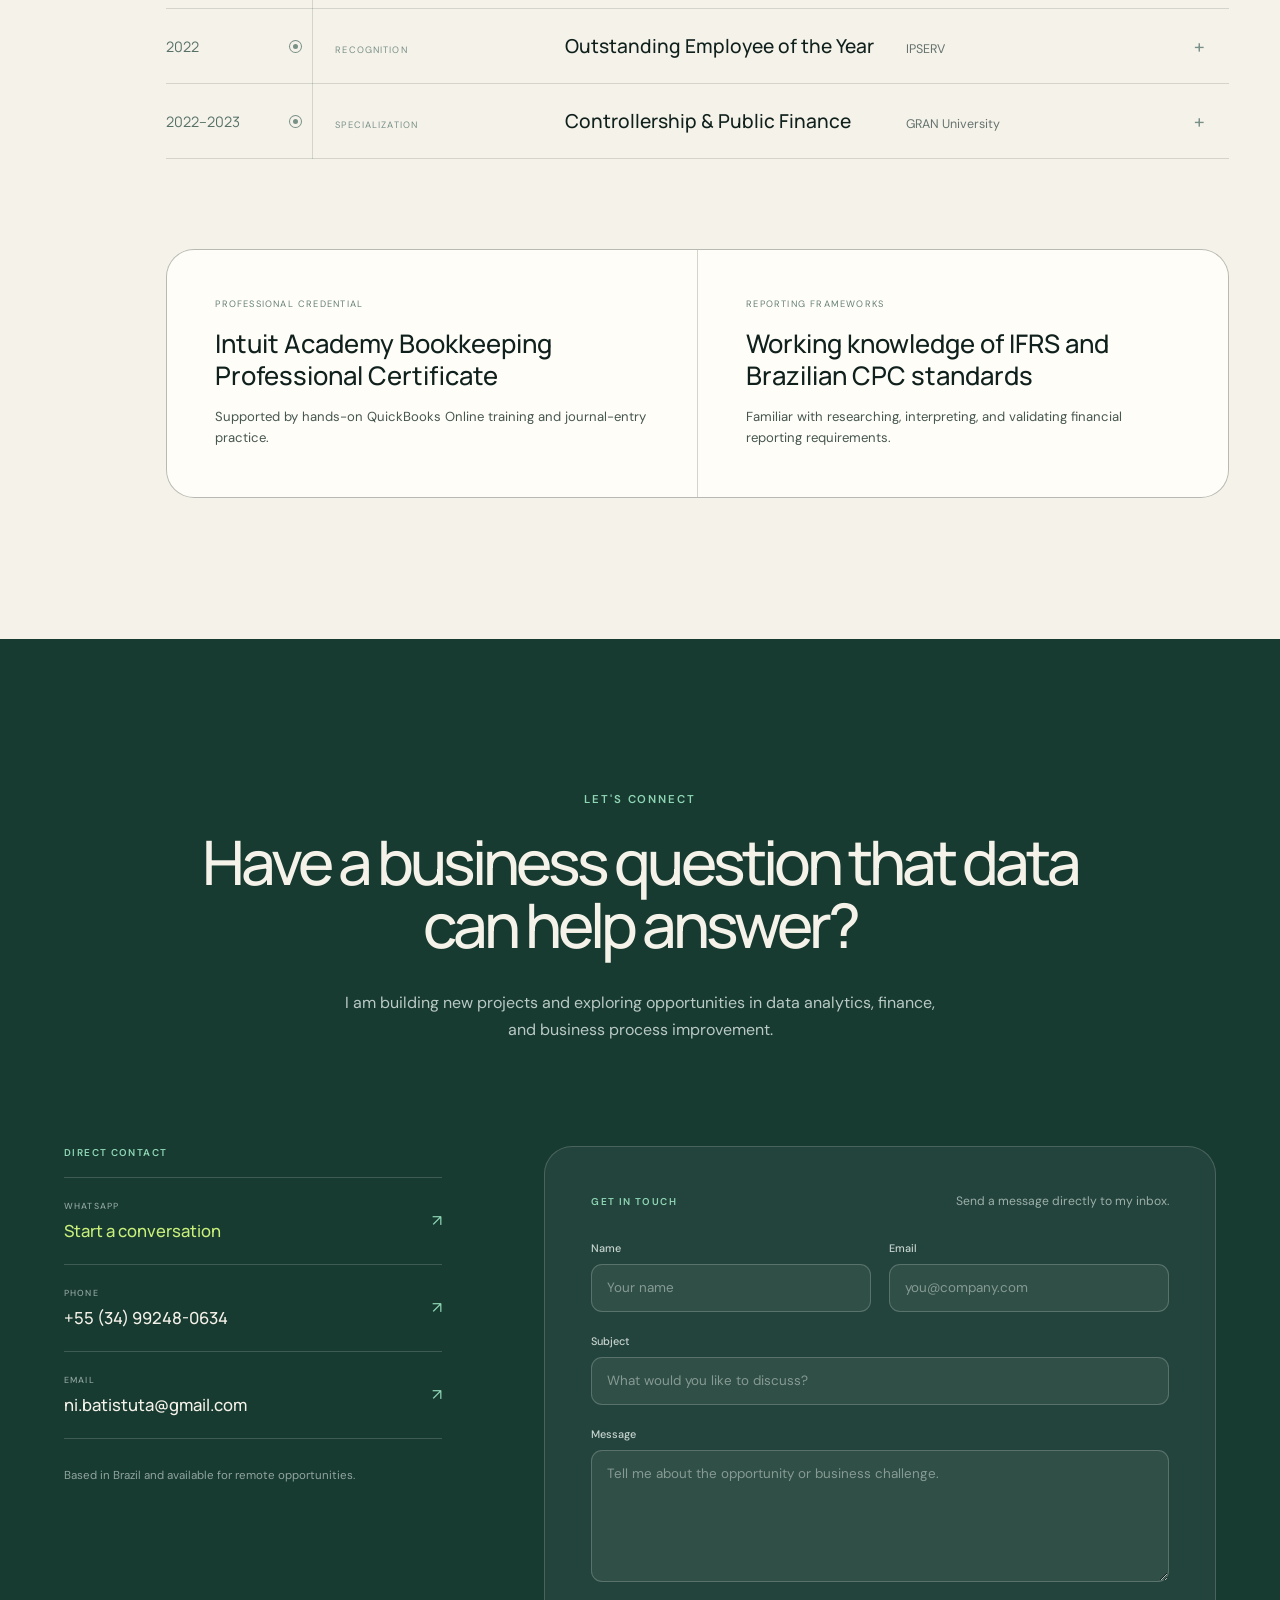
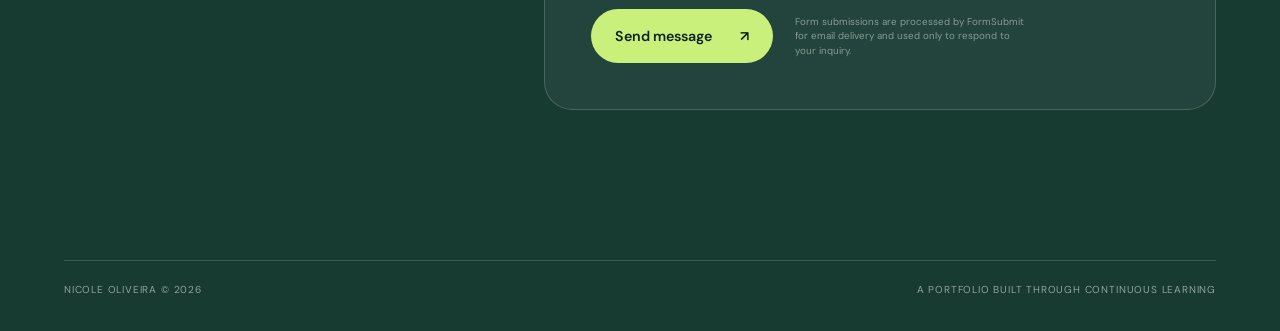
==== commit 9c9d4c55: "Expand professional background and finance capabilities" ====
--- a/index.html
+++ b/index.html
@@ -136,32 +136,82 @@
             <article>
               <span>01</span>
               <div>
-                <h3>Data Analytics</h3>
-                <p>Exploratory analysis, KPI development, and decision-ready insights.</p>
+                <h3>Financial Operations</h3>
+                <p>
+                  Full-cycle AP and AR, payment processing, cash receipts
+                  tracking, reconciliations, journal entries, and month-end support.
+                </p>
               </div>
             </article>
             <article>
               <span>02</span>
               <div>
-                <h3>Data Visualization</h3>
-                <p>Clear dashboards, visual hierarchy, and business-focused storytelling.</p>
+                <h3>Financial Reporting</h3>
+                <p>
+                  AR aging, management reports, and working knowledge of the
+                  Balance Sheet, Income Statement, and Statement of Cash Flows.
+                </p>
               </div>
             </article>
             <article>
               <span>03</span>
               <div>
-                <h3>Financial Operations</h3>
-                <p>Process mapping, internal controls, documentation, and continuous improvement.</p>
+                <h3>Data &amp; Process Improvement</h3>
+                <p>
+                  KPI development, dashboard design, process mapping, internal
+                  controls, and decision-ready analysis.
+                </p>
               </div>
             </article>
           </div>
         </div>
         <div class="tool-strip" aria-label="Tools and capabilities">
+          <span>Bookkeeping</span>
+          <span>Accounts Payable (AP)</span>
+          <span>Accounts Receivable (AR)</span>
+          <span>AR Aging</span>
+          <span>Financial Analysis</span>
+          <span>Financial Reporting</span>
+          <span>Advanced Excel</span>
+          <span>Power BI</span>
           <span>Tableau</span>
-          <span>Excel</span>
+          <span>QuickBooks Online</span>
+          <span>ERP Systems</span>
+          <span>SQL — Developing</span>
           <span>R</span>
-          <span>Financial Analysis</span>
-          <span>Process Mapping</span>
+        </div>
+
+        <div class="business-value">
+          <div class="value-intro">
+            <p class="eyebrow">What I bring to your business</p>
+            <h3>Reliable operations. Clear reporting. Better decisions.</h3>
+          </div>
+          <div class="value-grid">
+            <article>
+              <span>01</span>
+              <h4>Operational control</h4>
+              <p>
+                Accurate, on-time financial routines supported by reconciliations,
+                organized documentation, and strong follow-through.
+              </p>
+            </article>
+            <article>
+              <span>02</span>
+              <h4>Reporting clarity</h4>
+              <p>
+                Financial and operational data translated into reports, KPIs,
+                trends, and insights leaders can act on.
+              </p>
+            </article>
+            <article>
+              <span>03</span>
+              <h4>Continuous improvement</h4>
+              <p>
+                A process-minded approach that finds gaps, strengthens controls,
+                and turns repetitive work into scalable workflows.
+              </p>
+            </article>
+          </div>
         </div>
       </section>
 
@@ -264,42 +314,208 @@
             </p>
           </div>
         </div>
+
+        <div class="portfolio-roadmap" aria-label="Portfolio roadmap">
+          <div>
+            <p class="eyebrow light">In development</p>
+            <h3>More applied work is on the way.</h3>
+          </div>
+          <ul>
+            <li><span>01</span> Interactive dashboards</li>
+            <li><span>02</span> SQL queries &amp; data exploration</li>
+            <li><span>03</span> Financial operations case studies</li>
+          </ul>
+        </div>
       </section>
 
       <section id="background" class="section journey-section">
         <div class="section-number">03</div>
         <div class="section-heading">
-          <p class="eyebrow">Academic background</p>
-          <h2>Applied research, process improvement, and evidence-based decisions.</h2>
-        </div>
-
-        <div class="journey-card">
-          <div class="degree-mark">M</div>
-          <div class="journey-content">
-            <p class="journey-label">PROFESSIONAL MASTER'S DEGREE • COMPLETED IN 2022</p>
-            <h3>Public Administration — UFTM</h3>
-            <p>
-              Applied research in public pension fund investment management,
-              combining process mapping, governance, and quantitative analysis.
-            </p>
-            <div class="research-points">
-              <span>Markowitz Portfolio Model</span>
-              <span>Statistical Analysis in R</span>
-              <span>Risk and Return</span>
-              <span>Governance and Compliance</span>
-            </div>
-            <a
-              href="https://bdtd.uftm.edu.br/handle/123456789/1369"
-              target="_blank"
-              rel="noopener noreferrer"
-            >
-              View the research <span aria-hidden="true">↗</span>
-            </a>
-          </div>
-          <blockquote>
-            “Data creates value when it leads to understanding, direction, and
-            measurable improvement.”
-          </blockquote>
+          <p class="eyebrow">My journey</p>
+          <h2>Engineering foundations. Financial expertise. A career built on improvement.</h2>
+        </div>
+
+        <div class="timeline-intro">
+          <p>
+            My path connects industrial engineering, public-sector finance,
+            investment analysis, accounting operations, and business intelligence.
+          </p>
+          <p class="timeline-instruction">
+            Hover, focus, or tap each milestone to learn more.
+          </p>
+        </div>
+
+        <ol class="career-timeline">
+          <li class="timeline-item">
+            <button class="timeline-trigger" type="button" aria-expanded="false" aria-controls="timeline-unesp">
+              <span class="timeline-year">2009–2015</span>
+              <span class="timeline-dot" aria-hidden="true"></span>
+              <span class="timeline-summary">
+                <small>EDUCATION</small>
+                <strong>Industrial Engineering</strong>
+                <em>UNESP — São Paulo State University</em>
+              </span>
+              <span class="timeline-toggle" aria-hidden="true">+</span>
+            </button>
+            <div id="timeline-unesp" class="timeline-detail" aria-hidden="true">
+              <p>
+                Built a foundation in operations, quantitative analysis, process
+                design, productivity, and continuous improvement.
+              </p>
+            </div>
+          </li>
+
+          <li class="timeline-item">
+            <button class="timeline-trigger" type="button" aria-expanded="false" aria-controls="timeline-volvo">
+              <span class="timeline-year">2014</span>
+              <span class="timeline-dot" aria-hidden="true"></span>
+              <span class="timeline-summary">
+                <small>EARLY EXPERIENCE</small>
+                <strong>Manufacturing Engineering Intern</strong>
+                <em>Volvo Group</em>
+              </span>
+              <span class="timeline-toggle" aria-hidden="true">+</span>
+            </button>
+            <div id="timeline-volvo" class="timeline-detail" aria-hidden="true">
+              <p>
+                Supported process standardization, SAP ERP records, Lean
+                initiatives, and cross-functional documentation in a global environment.
+              </p>
+            </div>
+          </li>
+
+          <li class="timeline-item">
+            <button class="timeline-trigger" type="button" aria-expanded="false" aria-controls="timeline-appointment">
+              <span class="timeline-year">2016</span>
+              <span class="timeline-dot" aria-hidden="true"></span>
+              <span class="timeline-summary">
+                <small>PUBLIC SERVICE APPOINTMENT</small>
+                <strong>Financial Analyst</strong>
+                <em>IPSERV</em>
+              </span>
+              <span class="timeline-toggle" aria-hidden="true">+</span>
+            </button>
+            <div id="timeline-appointment" class="timeline-detail" aria-hidden="true">
+              <p>
+                Joined IPSERV through a competitive public-service examination,
+                beginning with bookkeeping, AP, AR, reconciliations, payroll
+                disbursements, and ERP-based transaction processing.
+              </p>
+            </div>
+          </li>
+
+          <li class="timeline-item">
+            <button class="timeline-trigger" type="button" aria-expanded="false" aria-controls="timeline-investments">
+              <span class="timeline-year">2017–2021</span>
+              <span class="timeline-dot" aria-hidden="true"></span>
+              <span class="timeline-summary">
+                <small>CAREER PROGRESSION</small>
+                <strong>Investment Analyst</strong>
+                <em>IPSERV</em>
+              </span>
+              <span class="timeline-toggle" aria-hidden="true">+</span>
+            </button>
+            <div id="timeline-investments" class="timeline-detail" aria-hidden="true">
+              <p>
+                Recorded and reconciled investment activity for a multi-asset
+                portfolio, monitored performance and compliance, and prepared
+                analysis for the Investment Committee.
+              </p>
+            </div>
+          </li>
+
+          <li class="timeline-item">
+            <button class="timeline-trigger" type="button" aria-expanded="false" aria-controls="timeline-masters">
+              <span class="timeline-year">2020–2022</span>
+              <span class="timeline-dot" aria-hidden="true"></span>
+              <span class="timeline-summary">
+                <small>GRADUATE EDUCATION</small>
+                <strong>Master’s in Public Administration</strong>
+                <em>UFTM</em>
+              </span>
+              <span class="timeline-toggle" aria-hidden="true">+</span>
+            </button>
+            <div id="timeline-masters" class="timeline-detail" aria-hidden="true">
+              <p>
+                Applied process mapping, governance, R, and the Markowitz model
+                to investment-management decisions in a regulated pension fund.
+                <a href="https://bdtd.uftm.edu.br/handle/123456789/1369" target="_blank" rel="noopener noreferrer">
+                  View the research ↗
+                </a>
+              </p>
+            </div>
+          </li>
+
+          <li class="timeline-item">
+            <button class="timeline-trigger" type="button" aria-expanded="false" aria-controls="timeline-operations">
+              <span class="timeline-year">2021–Present</span>
+              <span class="timeline-dot" aria-hidden="true"></span>
+              <span class="timeline-summary">
+                <small>CURRENT ROLE</small>
+                <strong>Financial Operations Specialist</strong>
+                <em>IPSERV</em>
+              </span>
+              <span class="timeline-toggle" aria-hidden="true">+</span>
+            </button>
+            <div id="timeline-operations" class="timeline-detail" aria-hidden="true">
+              <p>
+                Leads high-volume financial routines spanning AP, AR, payment
+                processing, reconciliations, journal entries, cash flow,
+                month-end support, reporting, and internal controls.
+              </p>
+            </div>
+          </li>
+
+          <li class="timeline-item">
+            <button class="timeline-trigger" type="button" aria-expanded="false" aria-controls="timeline-recognition">
+              <span class="timeline-year">2022</span>
+              <span class="timeline-dot" aria-hidden="true"></span>
+              <span class="timeline-summary">
+                <small>RECOGNITION</small>
+                <strong>Outstanding Employee of the Year</strong>
+                <em>IPSERV</em>
+              </span>
+              <span class="timeline-toggle" aria-hidden="true">+</span>
+            </button>
+            <div id="timeline-recognition" class="timeline-detail" aria-hidden="true">
+              <p>
+                Recognized for professional contribution, reliability, and
+                commitment to the organization’s work.
+              </p>
+            </div>
+          </li>
+
+          <li class="timeline-item">
+            <button class="timeline-trigger" type="button" aria-expanded="false" aria-controls="timeline-postgrad">
+              <span class="timeline-year">2022–2023</span>
+              <span class="timeline-dot" aria-hidden="true"></span>
+              <span class="timeline-summary">
+                <small>SPECIALIZATION</small>
+                <strong>Controllership &amp; Public Finance</strong>
+                <em>GRAN University</em>
+              </span>
+              <span class="timeline-toggle" aria-hidden="true">+</span>
+            </button>
+            <div id="timeline-postgrad" class="timeline-detail" aria-hidden="true">
+              <p>
+                Deepened knowledge of controllership, public finance, financial
+                controls, reporting, and accountability.
+              </p>
+            </div>
+          </li>
+        </ol>
+
+        <div class="credentials-band">
+          <div>
+            <span class="credential-kicker">PROFESSIONAL CREDENTIAL</span>
+            <strong>Intuit Academy Bookkeeping Professional Certificate</strong>
+            <p>Supported by hands-on QuickBooks Online training and journal-entry practice.</p>
+          </div>
+          <div>
+            <span class="credential-kicker">REPORTING FRAMEWORKS</span>
+            <strong>Working knowledge of IFRS and Brazilian CPC standards</strong>
+            <p>Familiar with researching, interpreting, and validating financial reporting requirements.</p>
+          </div>
         </div>
       </section>
 
--- a/styles.css
+++ b/styles.css
@@ -620,6 +620,54 @@
   font-size: 0.73rem;
 }
 
+.business-value {
+  display: grid;
+  margin: clamp(70px, 9vw, 120px) 0 0 9vw;
+  padding-top: clamp(45px, 6vw, 75px);
+  border-top: 1px solid var(--line);
+  grid-template-columns: minmax(230px, 0.55fr) minmax(0, 1.45fr);
+  gap: clamp(40px, 7vw, 100px);
+}
+
+.value-intro h3 {
+  max-width: 410px;
+  margin: 18px 0 0;
+  font-family: var(--font-display);
+  font-size: clamp(1.8rem, 3vw, 3.2rem);
+  font-weight: 500;
+  letter-spacing: -0.05em;
+  line-height: 1.08;
+}
+
+.value-grid {
+  display: grid;
+  grid-template-columns: repeat(3, 1fr);
+  gap: clamp(20px, 3vw, 42px);
+}
+
+.value-grid article {
+  padding-top: 20px;
+  border-top: 2px solid var(--ink);
+}
+
+.value-grid article > span {
+  color: #799087;
+  font-size: 0.62rem;
+}
+
+.value-grid h4 {
+  margin: 28px 0 12px;
+  font-family: var(--font-display);
+  font-size: 1.12rem;
+}
+
+.value-grid p {
+  margin: 0;
+  color: var(--ink-soft);
+  font-size: 0.84rem;
+  line-height: 1.65;
+}
+
 .projects-section {
   color: var(--paper);
   background: var(--dark);
@@ -912,91 +960,251 @@
   line-height: 1.65;
 }
 
+.portfolio-roadmap {
+  display: grid;
+  margin: clamp(70px, 9vw, 120px) 0 0 9vw;
+  padding-top: clamp(40px, 5vw, 65px);
+  border-top: 1px solid rgba(255, 255, 255, 0.13);
+  grid-template-columns: 0.75fr 1.25fr;
+  gap: clamp(35px, 7vw, 90px);
+}
+
+.portfolio-roadmap h3 {
+  max-width: 420px;
+  margin: 16px 0 0;
+  font-family: var(--font-display);
+  font-size: clamp(1.65rem, 2.7vw, 2.8rem);
+  font-weight: 500;
+  letter-spacing: -0.045em;
+}
+
+.portfolio-roadmap ul {
+  margin: 0;
+  padding: 0;
+  list-style: none;
+}
+
+.portfolio-roadmap li {
+  display: grid;
+  padding: 18px 0;
+  border-top: 1px solid rgba(255, 255, 255, 0.13);
+  color: #c8d4d0;
+  grid-template-columns: 48px 1fr;
+  font-size: 0.86rem;
+}
+
+.portfolio-roadmap li:last-child {
+  border-bottom: 1px solid rgba(255, 255, 255, 0.13);
+}
+
+.portfolio-roadmap li span {
+  color: var(--mint);
+  font-size: 0.58rem;
+}
+
 .journey-section {
   background: var(--paper);
 }
 
-.journey-card {
-  display: grid;
-  margin: 90px 0 0 9vw;
-  padding: clamp(30px, 5vw, 70px);
+.timeline-intro {
+  display: flex;
+  margin: 70px 0 35px 9vw;
+  align-items: end;
+  justify-content: space-between;
+  gap: 30px;
+}
+
+.timeline-intro > p:first-child {
+  max-width: 650px;
+  margin: 0;
+  color: var(--ink-soft);
+  font-size: 1rem;
+  line-height: 1.7;
+}
+
+.timeline-instruction {
+  margin: 0;
+  color: #718079;
+  font-size: 0.63rem;
+  letter-spacing: 0.08em;
+  text-transform: uppercase;
+}
+
+.career-timeline {
+  position: relative;
+  margin: 0 0 0 9vw;
+  padding: 0;
+  list-style: none;
+}
+
+.career-timeline::before {
+  position: absolute;
+  top: 0;
+  bottom: 0;
+  left: 146px;
+  width: 1px;
+  content: "";
+  background: var(--line);
+}
+
+.timeline-item {
+  position: relative;
+  border-top: 1px solid var(--line);
+}
+
+.timeline-item:last-child {
+  border-bottom: 1px solid var(--line);
+}
+
+.timeline-trigger {
+  display: grid;
+  width: 100%;
+  padding: 24px 0;
+  border: 0;
+  color: inherit;
+  background: transparent;
+  grid-template-columns: 124px 45px 1fr 35px;
+  align-items: center;
+  gap: 0;
+  text-align: left;
+  cursor: pointer;
+}
+
+.timeline-year {
+  color: #577168;
+  font-family: var(--font-display);
+  font-size: 0.9rem;
+}
+
+.timeline-dot {
+  position: relative;
+  z-index: 1;
+  width: 11px;
+  height: 11px;
+  border: 3px solid var(--paper);
+  border-radius: 50%;
+  background: #789088;
+  box-shadow: 0 0 0 1px #789088;
+  transition: background 180ms ease, transform 180ms ease;
+}
+
+.timeline-summary {
+  display: grid;
+  grid-template-columns: minmax(155px, 0.65fr) minmax(220px, 1fr) minmax(180px, 0.9fr);
+  align-items: baseline;
+  gap: 22px;
+}
+
+.timeline-summary small {
+  color: #789088;
+  font-size: 0.58rem;
+  letter-spacing: 0.12em;
+}
+
+.timeline-summary strong {
+  font-family: var(--font-display);
+  font-size: clamp(1rem, 1.5vw, 1.24rem);
+  font-weight: 500;
+}
+
+.timeline-summary em {
+  color: #65736e;
+  font-size: 0.78rem;
+  font-style: normal;
+}
+
+.timeline-toggle {
+  color: #789088;
+  font-size: 1.2rem;
+  transition: transform 180ms ease;
+}
+
+.timeline-detail {
+  overflow: hidden;
+  max-height: 0;
+  padding: 0 45px 0 169px;
+  opacity: 0;
+  transition: max-height 260ms ease, padding 260ms ease, opacity 180ms ease;
+}
+
+.timeline-detail p {
+  max-width: 760px;
+  margin: 0;
+  color: var(--ink-soft);
+  font-size: 0.86rem;
+  line-height: 1.7;
+}
+
+.timeline-detail a {
+  display: inline-block;
+  margin-left: 8px;
+  border-bottom: 1px solid currentColor;
+  color: #376854;
+  font-weight: 600;
+}
+
+.timeline-item.is-preview .timeline-detail,
+.timeline-item.is-open .timeline-detail {
+  max-height: 190px;
+  padding-top: 0;
+  padding-bottom: 24px;
+  opacity: 1;
+}
+
+.timeline-item.is-preview .timeline-dot,
+.timeline-item.is-open .timeline-dot {
+  background: var(--coral);
+  transform: scale(1.2);
+}
+
+.timeline-item.is-open .timeline-toggle {
+  transform: rotate(45deg);
+}
+
+.timeline-trigger:focus-visible {
+  outline: 2px solid #477d68;
+  outline-offset: 4px;
+}
+
+.credentials-band {
+  display: grid;
+  margin: clamp(55px, 7vw, 90px) 0 0 9vw;
+  grid-template-columns: repeat(2, 1fr);
+  gap: 1px;
   border: 1px solid var(--line);
   border-radius: var(--radius);
+  overflow: hidden;
+  background: var(--line);
+}
+
+.credentials-band > div {
+  padding: clamp(26px, 4vw, 48px);
   background: var(--white);
-  grid-template-columns: 80px 1.2fr 0.8fr;
-  align-items: start;
-  gap: clamp(25px, 5vw, 70px);
-}
-
-.degree-mark {
-  display: grid;
-  width: 64px;
-  height: 64px;
-  place-items: center;
-  border-radius: 50%;
-  color: var(--paper);
-  background: var(--dark);
-  font-family: Georgia, serif;
-  font-size: 1.7rem;
-  font-style: italic;
-}
-
-.journey-label {
-  margin: 0 0 16px;
+}
+
+.credential-kicker {
+  display: block;
+  margin-bottom: 18px;
   color: #668078;
-  font-size: 0.62rem;
+  font-size: 0.58rem;
   letter-spacing: 0.13em;
 }
 
-.journey-content h3 {
-  margin: 0;
-  font-family: var(--font-display);
-  font-size: clamp(1.5rem, 2.6vw, 2.7rem);
+.credentials-band strong {
+  display: block;
+  max-width: 470px;
+  font-family: var(--font-display);
+  font-size: clamp(1.15rem, 2vw, 1.65rem);
   font-weight: 500;
-  letter-spacing: -0.045em;
-}
-
-.journey-content > p:not(.journey-label) {
-  max-width: 640px;
+  line-height: 1.25;
+}
+
+.credentials-band p {
+  max-width: 520px;
+  margin: 14px 0 0;
   color: var(--ink-soft);
-  line-height: 1.7;
-}
-
-.research-points {
-  display: flex;
-  margin: 26px 0;
-  gap: 8px;
-  flex-wrap: wrap;
-}
-
-.research-points span {
-  padding: 8px 11px;
-  border-radius: 999px;
-  background: var(--paper);
-  font-size: 0.65rem;
-}
-
-.journey-content a {
-  display: inline-block;
-  padding-bottom: 5px;
-  border-bottom: 1px solid var(--ink);
   font-size: 0.82rem;
-  font-weight: 600;
-}
-
-.journey-content a span {
-  margin-left: 14px;
-}
-
-.journey-card blockquote {
-  margin: 0;
-  padding-left: 30px;
-  border-left: 1px solid var(--line);
-  color: #53665f;
-  font-family: Georgia, serif;
-  font-size: clamp(1.25rem, 2vw, 2rem);
-  font-style: italic;
-  line-height: 1.5;
+  line-height: 1.65;
 }
 
 .contact-section {
@@ -1283,12 +1491,25 @@
     max-width: 650px;
   }
 
-  .journey-card {
-    grid-template-columns: 64px 1fr;
-  }
-
-  .journey-card blockquote {
+  .business-value,
+  .portfolio-roadmap {
+    grid-template-columns: 1fr;
+  }
+
+  .value-grid {
+    grid-template-columns: repeat(3, 1fr);
+  }
+
+  .timeline-summary {
+    grid-template-columns: minmax(160px, 0.8fr) minmax(230px, 1.2fr);
+  }
+
+  .timeline-summary em {
     grid-column: 2;
+  }
+
+  .credentials-band {
+    grid-template-columns: 1fr;
   }
 
   .contact-grid {
@@ -1426,7 +1647,11 @@
   .about-grid,
   .featured-project,
   .case-details,
-  .journey-card {
+  .business-value,
+  .portfolio-roadmap,
+  .timeline-intro,
+  .career-timeline,
+  .credentials-band {
     margin-left: 0;
   }
 
@@ -1471,21 +1696,80 @@
     gap: 35px;
   }
 
-  .journey-card {
-    padding: 28px 22px;
+  .business-value {
+    margin-top: 65px;
     grid-template-columns: 1fr;
   }
 
-  .degree-mark {
-    width: 54px;
-    height: 54px;
-  }
-
-  .journey-card blockquote {
-    padding: 24px 0 0;
-    border-top: 1px solid var(--line);
-    border-left: 0;
+  .value-grid {
+    grid-template-columns: 1fr;
+    gap: 30px;
+  }
+
+  .portfolio-roadmap {
+    grid-template-columns: 1fr;
+  }
+
+  .timeline-intro {
+    margin-top: 55px;
+    align-items: flex-start;
+    flex-direction: column;
+    gap: 14px;
+  }
+
+  .career-timeline::before {
+    left: 10px;
+  }
+
+  .timeline-trigger {
+    padding: 23px 0;
+    grid-template-columns: 32px 1fr 28px;
+  }
+
+  .timeline-year {
+    grid-column: 2;
+    margin-bottom: 9px;
+    font-size: 0.78rem;
+  }
+
+  .timeline-dot {
+    grid-row: 1 / span 2;
     grid-column: 1;
+  }
+
+  .timeline-summary {
+    grid-row: 2;
+    grid-column: 2;
+    grid-template-columns: 1fr;
+    gap: 5px;
+  }
+
+  .timeline-summary em {
+    grid-column: 1;
+  }
+
+  .timeline-toggle {
+    grid-row: 1 / span 2;
+    grid-column: 3;
+  }
+
+  .timeline-detail {
+    padding-right: 32px;
+    padding-left: 32px;
+  }
+
+  .timeline-item.is-preview .timeline-detail,
+  .timeline-item.is-open .timeline-detail {
+    max-height: 250px;
+    padding-bottom: 22px;
+  }
+
+  .timeline-detail a {
+    margin: 8px 0 0;
+  }
+
+  .credentials-band {
+    grid-template-columns: 1fr;
   }
 
   .contact-section {
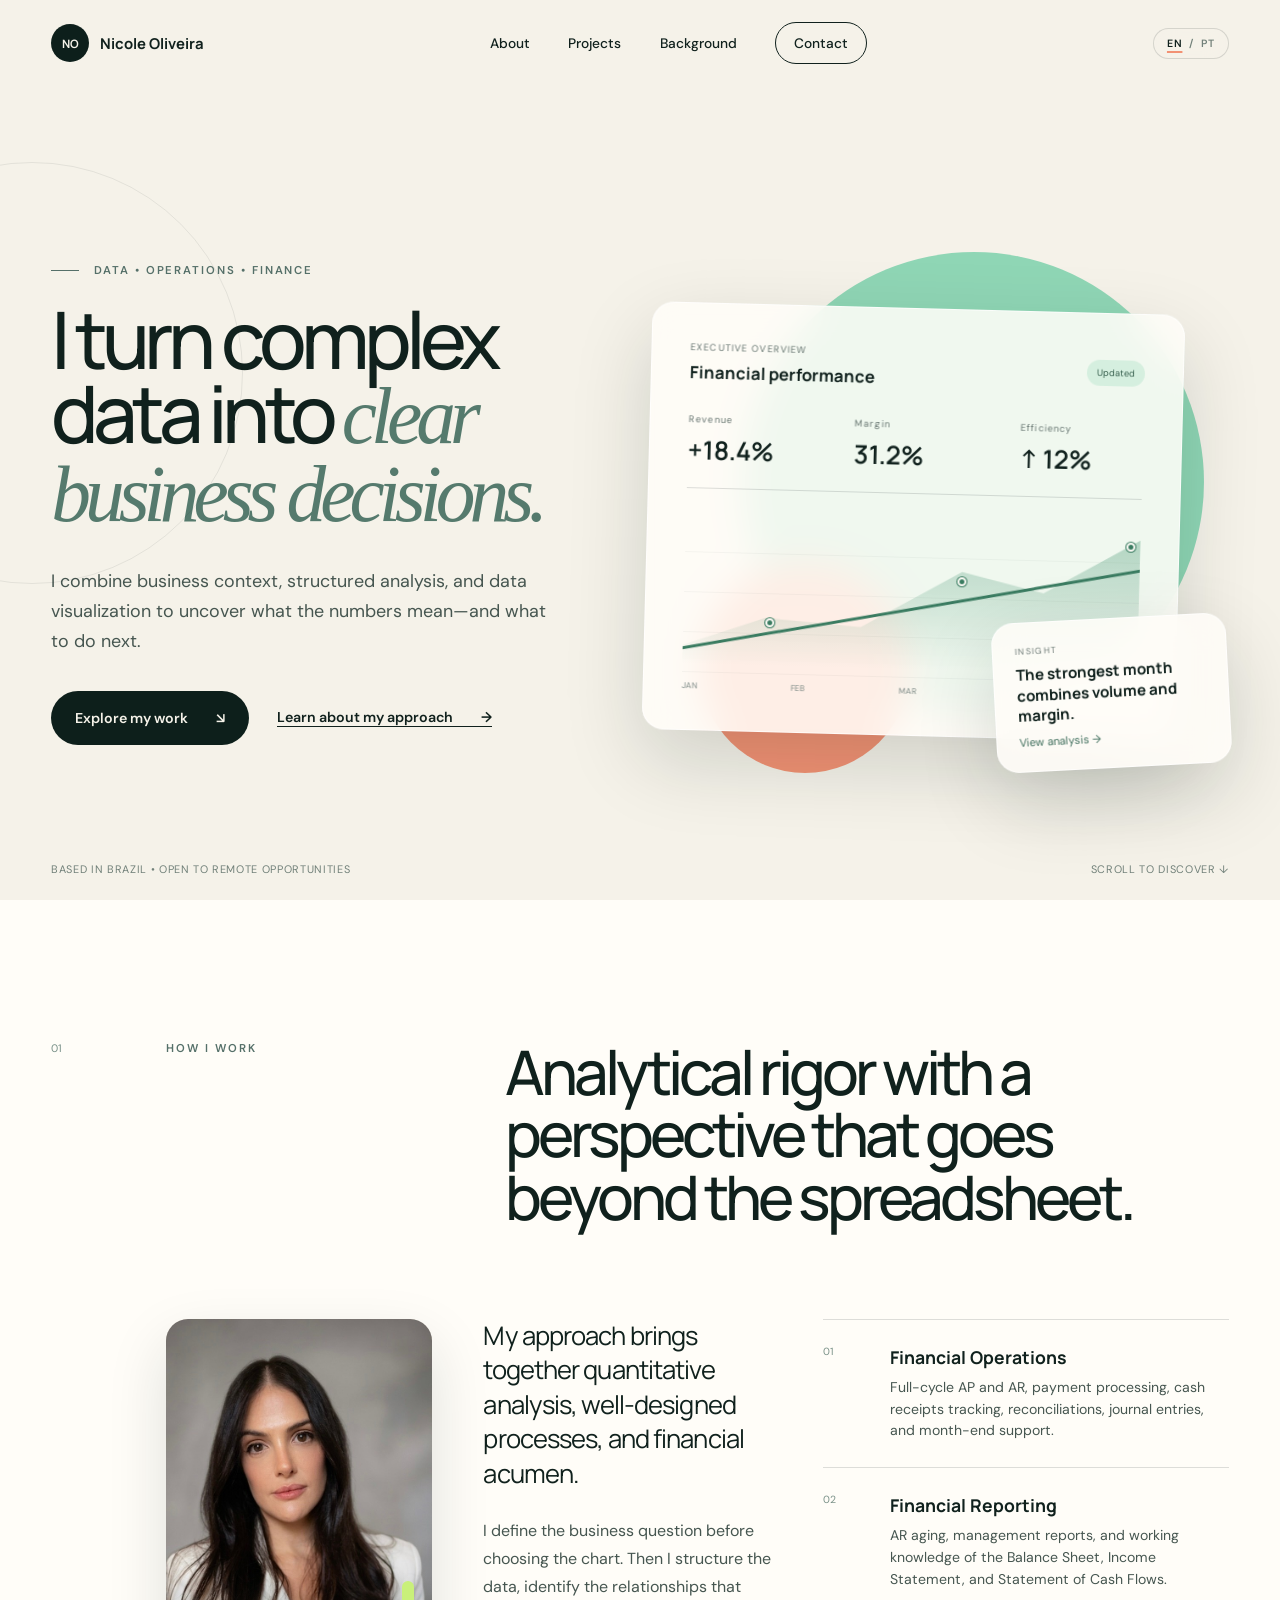
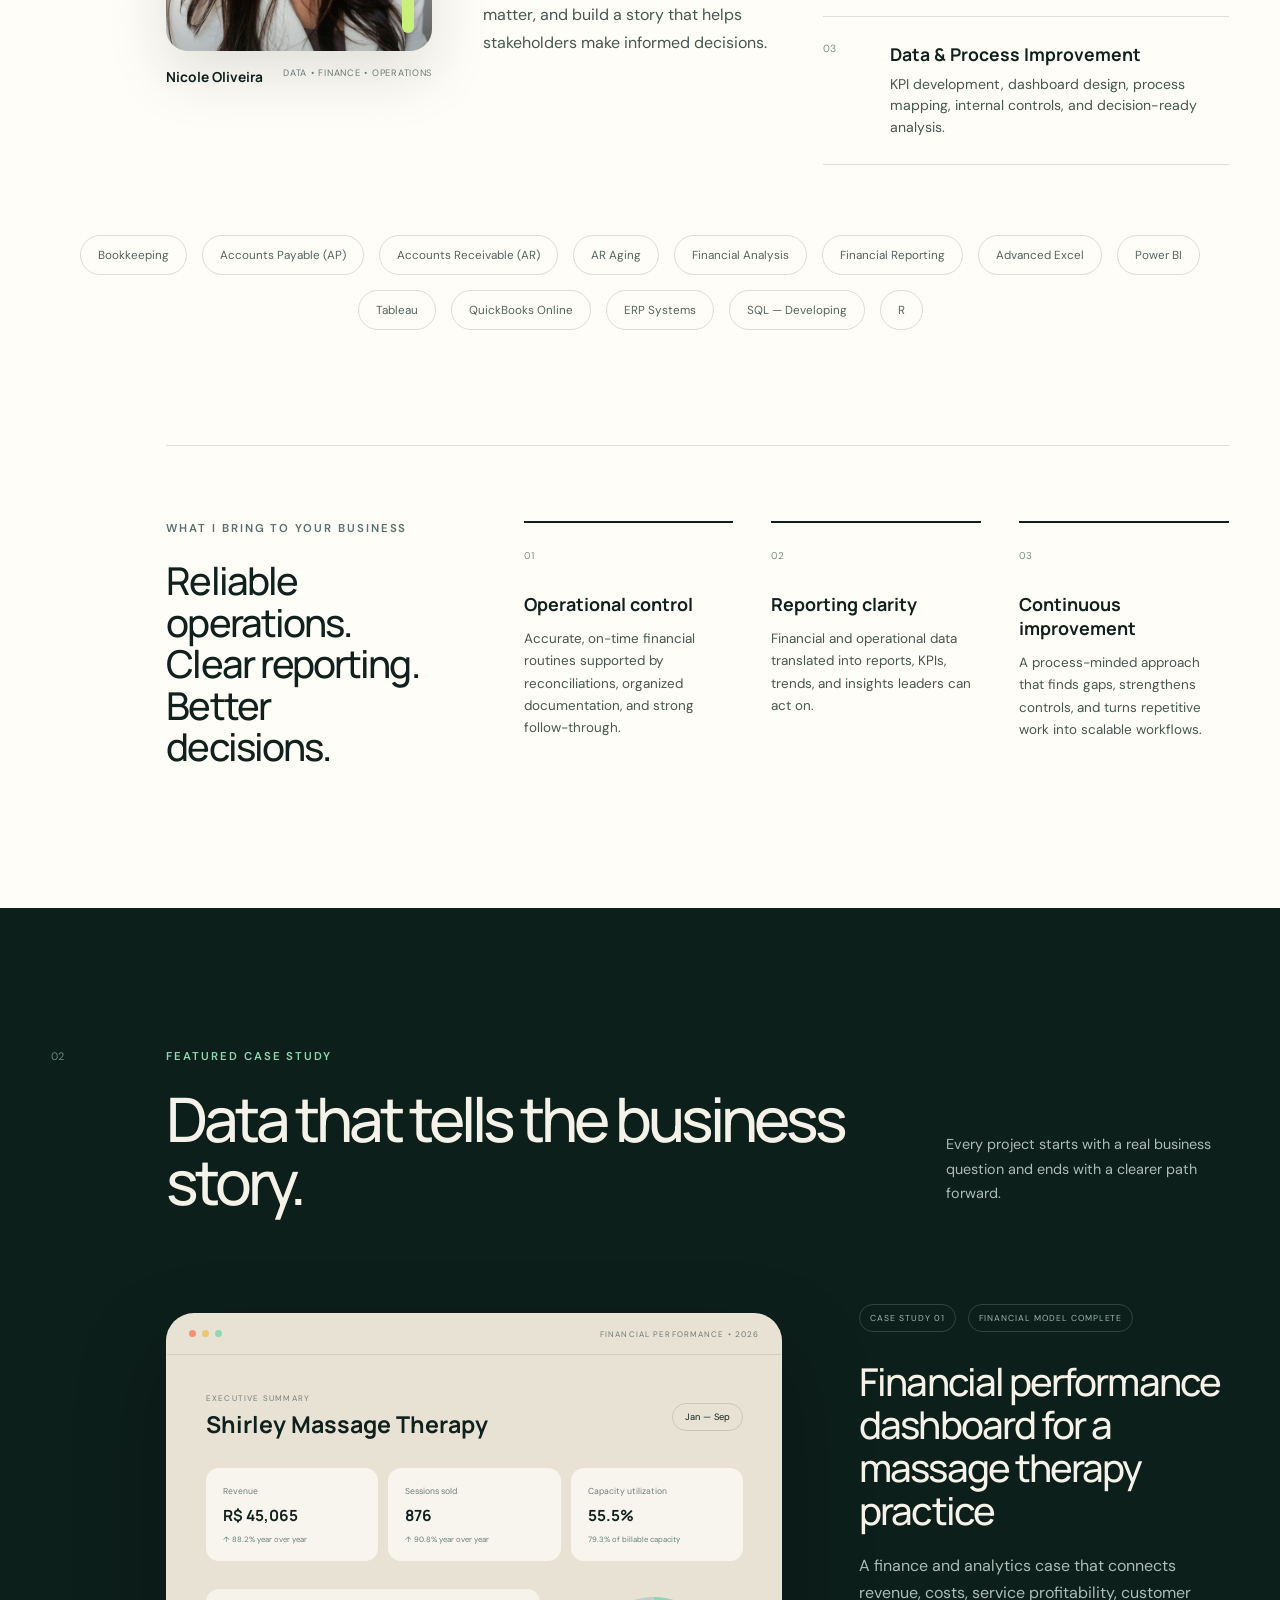
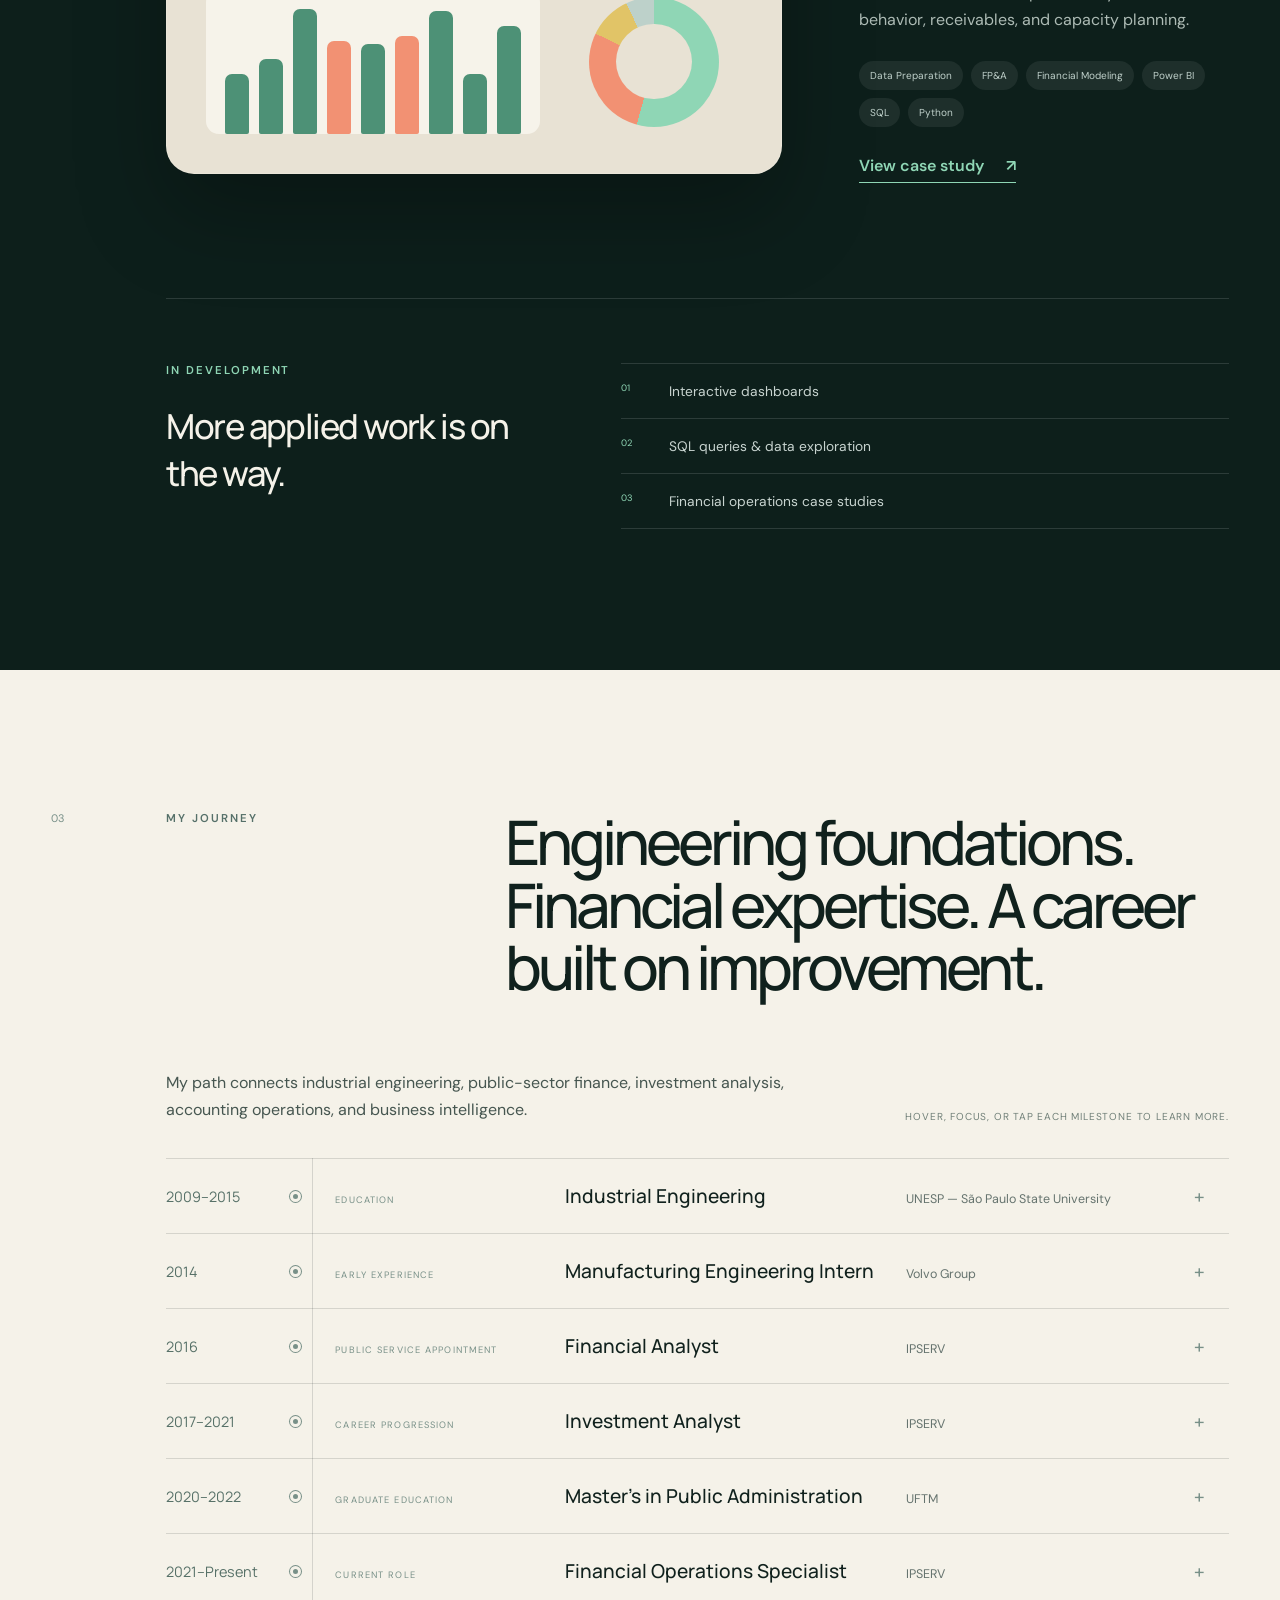
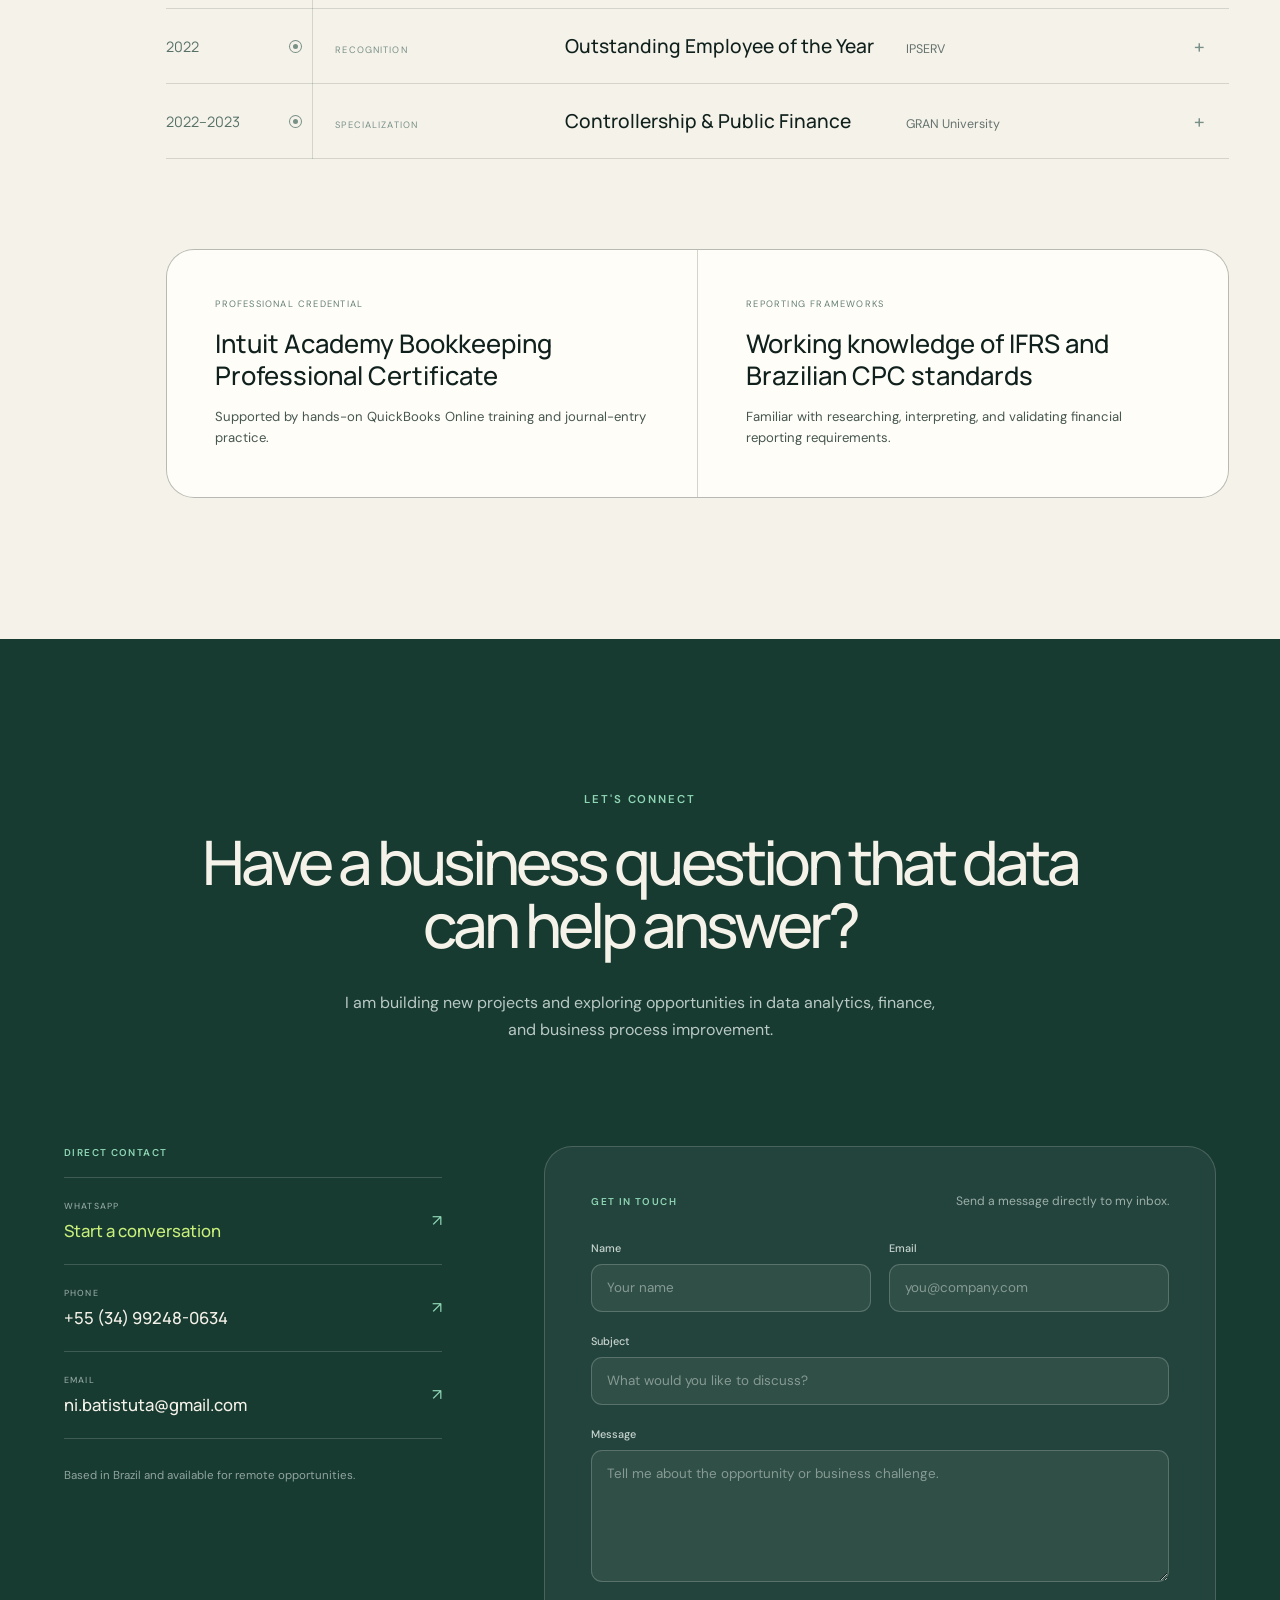
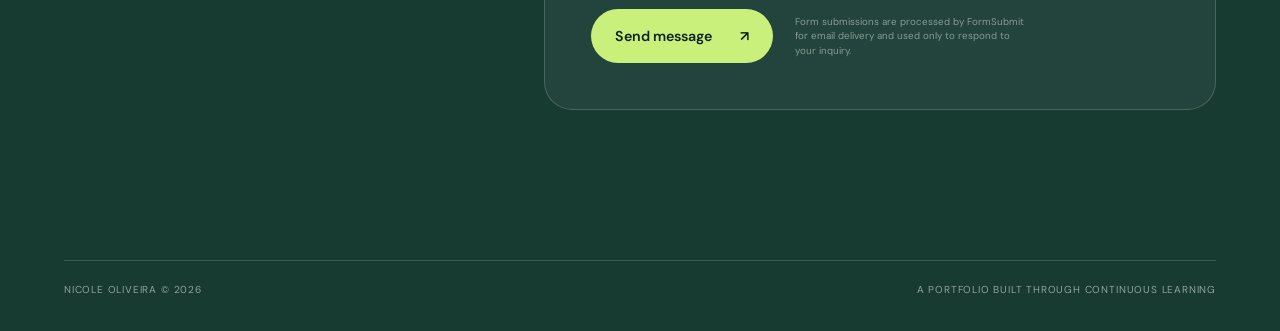
==== commit 22605288: "Update massage therapy financial case study" ====
--- a/index.html
+++ b/index.html
@@ -1,657 +1,713 @@
-<!doctype html>
-<html lang="en-US">
-  <head>
-    <meta charset="UTF-8" />
-    <meta name="viewport" content="width=device-width, initial-scale=1.0" />
-    <meta
-      name="description"
-      content="Nicole Oliveira's portfolio — business-focused data analytics, financial insights, and process improvement."
-    />
-    <meta name="theme-color" content="#0d1f1b" />
-    <title>Nicole Oliveira | Data Analytics &amp; Finance</title>
-    <link rel="stylesheet" href="styles.css" />
-  </head>
-  <body>
-    <a class="skip-link" href="#content">Skip to content</a>
-
-    <header class="site-header">
-      <a class="brand" href="#home" aria-label="Home">
-        <span class="brand-mark">NO</span>
-        <span>Nicole Oliveira</span>
-      </a>
-
-      <button
-        class="menu-toggle"
-        type="button"
-        aria-expanded="false"
-        aria-controls="main-navigation"
-        aria-label="Open menu"
-      >
-        <span></span><span></span>
-      </button>
-
-      <nav id="main-navigation" class="main-nav" aria-label="Main navigation">
-        <a href="#about">About</a>
-        <a href="#projects">Projects</a>
-        <a href="#background">Background</a>
-        <a class="nav-cta" href="#contact">Contact</a>
-      </nav>
-    </header>
-
-    <main id="content">
-      <section id="home" class="hero">
-        <div class="hero-copy">
-          <p class="eyebrow"><span></span> Data • Operations • Finance</p>
-          <h1>I turn complex data into <em>clear business decisions.</em></h1>
-          <p class="hero-intro">
-            I combine business context, structured analysis, and data
-            visualization to uncover what the numbers mean—and what to do next.
-          </p>
-          <div class="hero-actions">
-            <a class="button button-primary" href="#projects">
-              Explore my work <span aria-hidden="true">↘</span>
-            </a>
-            <a class="button button-text" href="#about">
-              Learn about my approach <span aria-hidden="true">→</span>
-            </a>
-          </div>
-        </div>
-
-        <div class="hero-visual" aria-label="Abstract business analytics visualization">
-          <div class="orb orb-one"></div>
-          <div class="orb orb-two"></div>
-          <div class="data-card card-main">
-            <div class="card-heading">
-              <div>
-                <small>EXECUTIVE OVERVIEW</small>
-                <strong>Financial performance</strong>
-              </div>
-              <span class="status-dot">Updated</span>
-            </div>
-            <div class="metric-row">
-              <div><small>Revenue</small><strong>+18.4%</strong></div>
-              <div><small>Margin</small><strong>31.2%</strong></div>
-              <div><small>Efficiency</small><strong>↑ 12%</strong></div>
-            </div>
-            <div class="chart" aria-hidden="true">
-              <div class="chart-grid"></div>
-              <div class="chart-area"></div>
-              <div class="chart-line"></div>
-              <span class="chart-point point-one"></span>
-              <span class="chart-point point-two"></span>
-              <span class="chart-point point-three"></span>
-            </div>
-            <div class="chart-labels" aria-hidden="true">
-              <span>JAN</span><span>FEB</span><span>MAR</span><span>APR</span><span>MAY</span>
-            </div>
-          </div>
-          <div class="data-card card-float">
-            <small>INSIGHT</small>
-            <strong>The strongest month combines volume and margin.</strong>
-            <span>View analysis →</span>
-          </div>
-        </div>
-
-        <div class="hero-footer">
-          <span>Based in Brazil • Open to remote opportunities</span>
-          <a href="#about" aria-label="Scroll to the next section">Scroll to discover ↓</a>
-        </div>
-      </section>
-
-      <section id="about" class="section about-section">
-        <div class="section-number">01</div>
-        <div class="section-heading">
-          <p class="eyebrow">How I work</p>
-          <h2>Analytical rigor with a perspective that goes beyond the spreadsheet.</h2>
-        </div>
-        <div class="about-grid">
-          <figure class="profile-portrait">
-            <div class="portrait-frame">
-              <img
-                src="assets/nicole-oliveira-headshot.jpg"
-                alt="Nicole Oliveira, data analytics and finance professional"
-                width="704"
-                height="783"
-                loading="lazy"
-              />
-              <span class="portrait-accent" aria-hidden="true"></span>
-            </div>
-            <figcaption>
-              <strong>Nicole Oliveira</strong>
-              <span>Data • Finance • Operations</span>
-            </figcaption>
-          </figure>
-          <div class="about-copy">
-            <p class="lead">
-              My approach brings together quantitative analysis, well-designed
-              processes, and financial acumen.
-            </p>
-            <p>
-              I define the business question before choosing the chart. Then I
-              structure the data, identify the relationships that matter, and
-              build a story that helps stakeholders make informed decisions.
-            </p>
-          </div>
-          <div class="capabilities">
-            <article>
-              <span>01</span>
-              <div>
-                <h3>Financial Operations</h3>
-                <p>
-                  Full-cycle AP and AR, payment processing, cash receipts
-                  tracking, reconciliations, journal entries, and month-end support.
-                </p>
-              </div>
-            </article>
-            <article>
-              <span>02</span>
-              <div>
-                <h3>Financial Reporting</h3>
-                <p>
-                  AR aging, management reports, and working knowledge of the
-                  Balance Sheet, Income Statement, and Statement of Cash Flows.
-                </p>
-              </div>
-            </article>
-            <article>
-              <span>03</span>
-              <div>
-                <h3>Data &amp; Process Improvement</h3>
-                <p>
-                  KPI development, dashboard design, process mapping, internal
-                  controls, and decision-ready analysis.
-                </p>
-              </div>
-            </article>
-          </div>
-        </div>
-        <div class="tool-strip" aria-label="Tools and capabilities">
-          <span>Bookkeeping</span>
-          <span>Accounts Payable (AP)</span>
-          <span>Accounts Receivable (AR)</span>
-          <span>AR Aging</span>
-          <span>Financial Analysis</span>
-          <span>Financial Reporting</span>
-          <span>Advanced Excel</span>
-          <span>Power BI</span>
-          <span>Tableau</span>
-          <span>QuickBooks Online</span>
-          <span>ERP Systems</span>
-          <span>SQL — Developing</span>
-          <span>R</span>
-        </div>
-
-        <div class="business-value">
-          <div class="value-intro">
-            <p class="eyebrow">What I bring to your business</p>
-            <h3>Reliable operations. Clear reporting. Better decisions.</h3>
-          </div>
-          <div class="value-grid">
-            <article>
-              <span>01</span>
-              <h4>Operational control</h4>
-              <p>
-                Accurate, on-time financial routines supported by reconciliations,
-                organized documentation, and strong follow-through.
-              </p>
-            </article>
-            <article>
-              <span>02</span>
-              <h4>Reporting clarity</h4>
-              <p>
-                Financial and operational data translated into reports, KPIs,
-                trends, and insights leaders can act on.
-              </p>
-            </article>
-            <article>
-              <span>03</span>
-              <h4>Continuous improvement</h4>
-              <p>
-                A process-minded approach that finds gaps, strengthens controls,
-                and turns repetitive work into scalable workflows.
-              </p>
-            </article>
-          </div>
-        </div>
-      </section>
-
-      <section id="projects" class="section projects-section">
-        <div class="section-number">02</div>
-        <div class="projects-heading">
-          <div>
-            <p class="eyebrow light">Featured case study</p>
-            <h2>Data that tells the business story.</h2>
-          </div>
-          <p>
-            Every project starts with a real business question and ends with a
-            clearer path forward.
-          </p>
-        </div>
-
-        <article class="featured-project">
-          <div class="project-preview">
-            <div class="preview-topbar">
-              <span><i></i><i></i><i></i></span>
-              <small>FINANCIAL PERFORMANCE • 2026</small>
-            </div>
-            <div class="preview-body">
-              <div class="preview-title">
-                <div>
-                  <small>EXECUTIVE SUMMARY</small>
-                  <strong>Shirley Massage Therapy</strong>
-                </div>
-                <span>Jan — Jun</span>
-              </div>
-              <div class="preview-kpis">
-                <div><small>Revenue</small><b>R$ •••••</b><span>↑ month-over-month trend</span></div>
-                <div><small>Operating Expenses</small><b>R$ •••••</b><span>category-level tracking</span></div>
-                <div><small>Net Income</small><b>R$ •••••</b><span>operating margin</span></div>
-              </div>
-              <div class="preview-charts">
-                <div class="bar-chart" aria-hidden="true">
-                  <span style="--height: 48%"></span>
-                  <span style="--height: 62%"></span>
-                  <span style="--height: 55%"></span>
-                  <span style="--height: 78%"></span>
-                  <span style="--height: 70%"></span>
-                  <span style="--height: 88%"></span>
-                </div>
-                <div class="donut" aria-hidden="true"><span>mix</span></div>
-              </div>
-            </div>
-          </div>
-
-          <div class="project-details">
-            <div class="project-meta">
-              <span>CASE STUDY 01</span>
-              <span>IN PROGRESS</span>
-            </div>
-            <h3>Financial performance dashboard for a massage therapy practice</h3>
-            <p>
-              A management reporting solution designed to track revenue,
-              operating expenses, profitability, and service performance over time.
-            </p>
-            <ul class="project-tags" aria-label="Capabilities applied">
-              <li>Data Preparation</li>
-              <li>Financial KPIs</li>
-              <li>Dashboard Design</li>
-              <li>Data Storytelling</li>
-            </ul>
-            <button
-              class="project-link"
-              type="button"
-              aria-expanded="false"
-              aria-controls="case-details"
-            >
-              View case study <span aria-hidden="true">↗</span>
-            </button>
-          </div>
-        </article>
-
-        <div id="case-details" class="case-details" hidden>
-          <div>
-            <small>01 • BUSINESS CHALLENGE</small>
-            <h4>Turn operational records into management-ready insights.</h4>
-            <p>
-              Consolidate fragmented information into a consistent monthly view
-              that supports financial monitoring and business decisions.
-            </p>
-          </div>
-          <div>
-            <small>02 • ANALYTICAL APPROACH</small>
-            <h4>From data structure to visual narrative.</h4>
-            <p>
-              Standardize categories, define decision-relevant KPIs, and design
-              an experience that prioritizes trends and performance comparisons.
-            </p>
-          </div>
-          <div>
-            <small>03 • DELIVERABLE</small>
-            <h4>A dashboard built to answer real business questions.</h4>
-            <p>
-              Revenue, operating expenses, profitability, service mix, and
-              monthly trends brought together in an intuitive reporting structure.
-            </p>
-          </div>
-        </div>
-
-        <div class="portfolio-roadmap" aria-label="Portfolio roadmap">
-          <div>
-            <p class="eyebrow light">In development</p>
-            <h3>More applied work is on the way.</h3>
-          </div>
-          <ul>
-            <li><span>01</span> Interactive dashboards</li>
-            <li><span>02</span> SQL queries &amp; data exploration</li>
-            <li><span>03</span> Financial operations case studies</li>
-          </ul>
-        </div>
-      </section>
-
-      <section id="background" class="section journey-section">
-        <div class="section-number">03</div>
-        <div class="section-heading">
-          <p class="eyebrow">My journey</p>
-          <h2>Engineering foundations. Financial expertise. A career built on improvement.</h2>
-        </div>
-
-        <div class="timeline-intro">
-          <p>
-            My path connects industrial engineering, public-sector finance,
-            investment analysis, accounting operations, and business intelligence.
-          </p>
-          <p class="timeline-instruction">
-            Hover, focus, or tap each milestone to learn more.
-          </p>
-        </div>
-
-        <ol class="career-timeline">
-          <li class="timeline-item">
-            <button class="timeline-trigger" type="button" aria-expanded="false" aria-controls="timeline-unesp">
-              <span class="timeline-year">2009–2015</span>
-              <span class="timeline-dot" aria-hidden="true"></span>
-              <span class="timeline-summary">
-                <small>EDUCATION</small>
-                <strong>Industrial Engineering</strong>
-                <em>UNESP — São Paulo State University</em>
-              </span>
-              <span class="timeline-toggle" aria-hidden="true">+</span>
-            </button>
-            <div id="timeline-unesp" class="timeline-detail" aria-hidden="true">
-              <p>
-                Built a foundation in operations, quantitative analysis, process
-                design, productivity, and continuous improvement.
-              </p>
-            </div>
-          </li>
-
-          <li class="timeline-item">
-            <button class="timeline-trigger" type="button" aria-expanded="false" aria-controls="timeline-volvo">
-              <span class="timeline-year">2014</span>
-              <span class="timeline-dot" aria-hidden="true"></span>
-              <span class="timeline-summary">
-                <small>EARLY EXPERIENCE</small>
-                <strong>Manufacturing Engineering Intern</strong>
-                <em>Volvo Group</em>
-              </span>
-              <span class="timeline-toggle" aria-hidden="true">+</span>
-            </button>
-            <div id="timeline-volvo" class="timeline-detail" aria-hidden="true">
-              <p>
-                Supported process standardization, SAP ERP records, Lean
-                initiatives, and cross-functional documentation in a global environment.
-              </p>
-            </div>
-          </li>
-
-          <li class="timeline-item">
-            <button class="timeline-trigger" type="button" aria-expanded="false" aria-controls="timeline-appointment">
-              <span class="timeline-year">2016</span>
-              <span class="timeline-dot" aria-hidden="true"></span>
-              <span class="timeline-summary">
-                <small>PUBLIC SERVICE APPOINTMENT</small>
-                <strong>Financial Analyst</strong>
-                <em>IPSERV</em>
-              </span>
-              <span class="timeline-toggle" aria-hidden="true">+</span>
-            </button>
-            <div id="timeline-appointment" class="timeline-detail" aria-hidden="true">
-              <p>
-                Joined IPSERV through a competitive public-service examination,
-                beginning with bookkeeping, AP, AR, reconciliations, payroll
-                disbursements, and ERP-based transaction processing.
-              </p>
-            </div>
-          </li>
-
-          <li class="timeline-item">
-            <button class="timeline-trigger" type="button" aria-expanded="false" aria-controls="timeline-investments">
-              <span class="timeline-year">2017–2021</span>
-              <span class="timeline-dot" aria-hidden="true"></span>
-              <span class="timeline-summary">
-                <small>CAREER PROGRESSION</small>
-                <strong>Investment Analyst</strong>
-                <em>IPSERV</em>
-              </span>
-              <span class="timeline-toggle" aria-hidden="true">+</span>
-            </button>
-            <div id="timeline-investments" class="timeline-detail" aria-hidden="true">
-              <p>
-                Recorded and reconciled investment activity for a multi-asset
-                portfolio, monitored performance and compliance, and prepared
-                analysis for the Investment Committee.
-              </p>
-            </div>
-          </li>
-
-          <li class="timeline-item">
-            <button class="timeline-trigger" type="button" aria-expanded="false" aria-controls="timeline-masters">
-              <span class="timeline-year">2020–2022</span>
-              <span class="timeline-dot" aria-hidden="true"></span>
-              <span class="timeline-summary">
-                <small>GRADUATE EDUCATION</small>
-                <strong>Master’s in Public Administration</strong>
-                <em>UFTM</em>
-              </span>
-              <span class="timeline-toggle" aria-hidden="true">+</span>
-            </button>
-            <div id="timeline-masters" class="timeline-detail" aria-hidden="true">
-              <p>
-                Applied process mapping, governance, R, and the Markowitz model
-                to investment-management decisions in a regulated pension fund.
-                <a href="https://bdtd.uftm.edu.br/handle/123456789/1369" target="_blank" rel="noopener noreferrer">
-                  View the research ↗
-                </a>
-              </p>
-            </div>
-          </li>
-
-          <li class="timeline-item">
-            <button class="timeline-trigger" type="button" aria-expanded="false" aria-controls="timeline-operations">
-              <span class="timeline-year">2021–Present</span>
-              <span class="timeline-dot" aria-hidden="true"></span>
-              <span class="timeline-summary">
-                <small>CURRENT ROLE</small>
-                <strong>Financial Operations Specialist</strong>
-                <em>IPSERV</em>
-              </span>
-              <span class="timeline-toggle" aria-hidden="true">+</span>
-            </button>
-            <div id="timeline-operations" class="timeline-detail" aria-hidden="true">
-              <p>
-                Leads high-volume financial routines spanning AP, AR, payment
-                processing, reconciliations, journal entries, cash flow,
-                month-end support, reporting, and internal controls.
-              </p>
-            </div>
-          </li>
-
-          <li class="timeline-item">
-            <button class="timeline-trigger" type="button" aria-expanded="false" aria-controls="timeline-recognition">
-              <span class="timeline-year">2022</span>
-              <span class="timeline-dot" aria-hidden="true"></span>
-              <span class="timeline-summary">
-                <small>RECOGNITION</small>
-                <strong>Outstanding Employee of the Year</strong>
-                <em>IPSERV</em>
-              </span>
-              <span class="timeline-toggle" aria-hidden="true">+</span>
-            </button>
-            <div id="timeline-recognition" class="timeline-detail" aria-hidden="true">
-              <p>
-                Recognized for professional contribution, reliability, and
-                commitment to the organization’s work.
-              </p>
-            </div>
-          </li>
-
-          <li class="timeline-item">
-            <button class="timeline-trigger" type="button" aria-expanded="false" aria-controls="timeline-postgrad">
-              <span class="timeline-year">2022–2023</span>
-              <span class="timeline-dot" aria-hidden="true"></span>
-              <span class="timeline-summary">
-                <small>SPECIALIZATION</small>
-                <strong>Controllership &amp; Public Finance</strong>
-                <em>GRAN University</em>
-              </span>
-              <span class="timeline-toggle" aria-hidden="true">+</span>
-            </button>
-            <div id="timeline-postgrad" class="timeline-detail" aria-hidden="true">
-              <p>
-                Deepened knowledge of controllership, public finance, financial
-                controls, reporting, and accountability.
-              </p>
-            </div>
-          </li>
-        </ol>
-
-        <div class="credentials-band">
-          <div>
-            <span class="credential-kicker">PROFESSIONAL CREDENTIAL</span>
-            <strong>Intuit Academy Bookkeeping Professional Certificate</strong>
-            <p>Supported by hands-on QuickBooks Online training and journal-entry practice.</p>
-          </div>
-          <div>
-            <span class="credential-kicker">REPORTING FRAMEWORKS</span>
-            <strong>Working knowledge of IFRS and Brazilian CPC standards</strong>
-            <p>Familiar with researching, interpreting, and validating financial reporting requirements.</p>
-          </div>
-        </div>
-      </section>
-
-      <section id="contact" class="contact-section">
-        <div class="contact-intro">
-          <p class="eyebrow light">Let's connect</p>
-          <h2>Have a business question that data can help answer?</h2>
-          <p>
-            I am building new projects and exploring opportunities in data
-            analytics, finance, and business process improvement.
-          </p>
-        </div>
-
-        <div class="contact-grid">
-          <div class="contact-methods">
-            <p class="contact-label">DIRECT CONTACT</p>
-            <a
-              class="contact-method contact-method-featured"
-              href="https://wa.me/5534992480634?text=Hi%20Nicole%2C%20I%20found%20your%20portfolio%20and%20would%20like%20to%20connect."
-              target="_blank"
-              rel="noopener noreferrer"
-            >
-              <span>
-                <small>WHATSAPP</small>
-                <strong>Start a conversation</strong>
-              </span>
-              <b aria-hidden="true">↗</b>
-            </a>
-            <a class="contact-method" href="tel:+5534992480634">
-              <span>
-                <small>PHONE</small>
-                <strong>+55 (34) 99248-0634</strong>
-              </span>
-              <b aria-hidden="true">↗</b>
-            </a>
-            <a class="contact-method" href="mailto:ni.batistuta@gmail.com">
-              <span>
-                <small>EMAIL</small>
-                <strong>ni.batistuta@gmail.com</strong>
-              </span>
-              <b aria-hidden="true">↗</b>
-            </a>
-            <p class="contact-note">
-              Based in Brazil and available for remote opportunities.
-            </p>
-          </div>
-
-          <form
-            class="contact-form"
-            action="https://formsubmit.co/ni.batistuta@gmail.com"
-            method="POST"
-          >
-            <input type="hidden" name="_subject" value="New portfolio inquiry" />
-            <input type="hidden" name="_template" value="table" />
-            <input
-              type="hidden"
-              name="_next"
-              value="https://nicolebmoliveira.github.io/portfolio/thanks.html"
-            />
-            <input
-              class="form-honeypot"
-              type="text"
-              name="_honey"
-              tabindex="-1"
-              autocomplete="off"
-            />
-
-            <div class="form-heading">
-              <span>GET IN TOUCH</span>
-              <p>Send a message directly to my inbox.</p>
-            </div>
-
-            <div class="form-row">
-              <div class="form-field">
-                <label for="contact-name">Name</label>
-                <input
-                  id="contact-name"
-                  name="name"
-                  type="text"
-                  autocomplete="name"
-                  placeholder="Your name"
-                  required
-                />
-              </div>
-              <div class="form-field">
-                <label for="contact-email">Email</label>
-                <input
-                  id="contact-email"
-                  name="email"
-                  type="email"
-                  autocomplete="email"
-                  placeholder="you@company.com"
-                  required
-                />
-              </div>
-            </div>
-
-            <div class="form-field">
-              <label for="contact-subject">Subject</label>
-              <input
-                id="contact-subject"
-                name="subject"
-                type="text"
-                placeholder="What would you like to discuss?"
-                required
-              />
-            </div>
-
-            <div class="form-field">
-              <label for="contact-message">Message</label>
-              <textarea
-                id="contact-message"
-                name="message"
-                rows="5"
-                placeholder="Tell me about the opportunity or business challenge."
-                required
-              ></textarea>
-            </div>
-
-            <button class="button button-light form-submit" type="submit">
-              Send message <span aria-hidden="true">↗</span>
-            </button>
-            <p class="form-privacy">
-              Form submissions are processed by FormSubmit for email delivery
-              and used only to respond to your inquiry.
-            </p>
-          </form>
-        </div>
-
-        <div class="contact-footer">
-          <span>Nicole Oliveira © <span data-current-year></span></span>
-          <span>A portfolio built through continuous learning</span>
-        </div>
-      </section>
-    </main>
-
-    <script src="script.js"></script>
-  </body>
-</html>
+<!doctype html>
+<html lang="en-US">
+  <head>
+    <meta charset="UTF-8" />
+    <meta name="viewport" content="width=device-width, initial-scale=1.0" />
+    <meta
+      name="description"
+      content="Nicole Oliveira's portfolio — business-focused data analytics, financial insights, and process improvement."
+    />
+    <meta name="theme-color" content="#0d1f1b" />
+    <title>Nicole Oliveira | Data Analytics &amp; Finance</title>
+    <link rel="alternate" hreflang="en" href="https://nicolebmoliveira.github.io/portfolio/" />
+    <link rel="alternate" hreflang="pt-BR" href="https://nicolebmoliveira.github.io/portfolio/pt.html" />
+    <link rel="stylesheet" href="styles.css" />
+  </head>
+  <body>
+    <a class="skip-link" href="#content">Skip to content</a>
+
+    <header class="site-header">
+      <a class="brand" href="#home" aria-label="Home">
+        <span class="brand-mark">NO</span>
+        <span>Nicole Oliveira</span>
+      </a>
+
+      <button
+        class="menu-toggle"
+        type="button"
+        aria-expanded="false"
+        aria-controls="main-navigation"
+        aria-label="Open menu"
+      >
+        <span></span><span></span>
+      </button>
+
+      <nav id="main-navigation" class="main-nav" aria-label="Main navigation">
+        <a href="#about">About</a>
+        <a href="#projects">Projects</a>
+        <a href="#background">Background</a>
+        <a class="nav-cta" href="#contact">Contact</a>
+      </nav>
+
+      <div class="language-switch" aria-label="Language selector">
+        <a
+          class="active"
+          href="index.html"
+          data-language-link
+          data-page="index.html"
+          lang="en"
+          hreflang="en"
+          aria-current="page"
+        >EN</a>
+        <span aria-hidden="true">/</span>
+        <a
+          href="pt.html"
+          data-language-link
+          data-page="pt.html"
+          lang="pt-BR"
+          hreflang="pt-BR"
+        >PT</a>
+      </div>
+    </header>
+
+    <main id="content">
+      <section id="home" class="hero">
+        <div class="hero-copy">
+          <p class="eyebrow"><span></span> Data • Operations • Finance</p>
+          <h1>I turn complex data into <em>clear business decisions.</em></h1>
+          <p class="hero-intro">
+            I combine business context, structured analysis, and data
+            visualization to uncover what the numbers mean—and what to do next.
+          </p>
+          <div class="hero-actions">
+            <a class="button button-primary" href="#projects">
+              Explore my work <span aria-hidden="true">↘</span>
+            </a>
+            <a class="button button-text" href="#about">
+              Learn about my approach <span aria-hidden="true">→</span>
+            </a>
+          </div>
+        </div>
+
+        <div class="hero-visual" aria-label="Abstract business analytics visualization">
+          <div class="orb orb-one"></div>
+          <div class="orb orb-two"></div>
+          <div class="data-card card-main">
+            <div class="card-heading">
+              <div>
+                <small>EXECUTIVE OVERVIEW</small>
+                <strong>Financial performance</strong>
+              </div>
+              <span class="status-dot">Updated</span>
+            </div>
+            <div class="metric-row">
+              <div><small>Revenue</small><strong>+18.4%</strong></div>
+              <div><small>Margin</small><strong>31.2%</strong></div>
+              <div><small>Efficiency</small><strong>↑ 12%</strong></div>
+            </div>
+            <div class="chart" aria-hidden="true">
+              <div class="chart-grid"></div>
+              <div class="chart-area"></div>
+              <div class="chart-line"></div>
+              <span class="chart-point point-one"></span>
+              <span class="chart-point point-two"></span>
+              <span class="chart-point point-three"></span>
+            </div>
+            <div class="chart-labels" aria-hidden="true">
+              <span>JAN</span><span>FEB</span><span>MAR</span><span>APR</span><span>MAY</span>
+            </div>
+          </div>
+          <div class="data-card card-float">
+            <small>INSIGHT</small>
+            <strong>The strongest month combines volume and margin.</strong>
+            <span>View analysis →</span>
+          </div>
+        </div>
+
+        <div class="hero-footer">
+          <span>Based in Brazil • Open to remote opportunities</span>
+          <a href="#about" aria-label="Scroll to the next section">Scroll to discover ↓</a>
+        </div>
+      </section>
+
+      <section id="about" class="section about-section">
+        <div class="section-number">01</div>
+        <div class="section-heading">
+          <p class="eyebrow">How I work</p>
+          <h2>Analytical rigor with a perspective that goes beyond the spreadsheet.</h2>
+        </div>
+        <div class="about-grid">
+          <figure class="profile-portrait">
+            <div class="portrait-frame">
+              <img
+                src="assets/nicole-oliveira-headshot.jpg"
+                alt="Nicole Oliveira, data analytics and finance professional"
+                width="704"
+                height="783"
+                loading="lazy"
+              />
+              <span class="portrait-accent" aria-hidden="true"></span>
+            </div>
+            <figcaption>
+              <strong>Nicole Oliveira</strong>
+              <span>Data • Finance • Operations</span>
+            </figcaption>
+          </figure>
+          <div class="about-copy">
+            <p class="lead">
+              My approach brings together quantitative analysis, well-designed
+              processes, and financial acumen.
+            </p>
+            <p>
+              I define the business question before choosing the chart. Then I
+              structure the data, identify the relationships that matter, and
+              build a story that helps stakeholders make informed decisions.
+            </p>
+          </div>
+          <div class="capabilities">
+            <article>
+              <span>01</span>
+              <div>
+                <h3>Financial Operations</h3>
+                <p>
+                  Full-cycle AP and AR, payment processing, cash receipts
+                  tracking, reconciliations, journal entries, and month-end support.
+                </p>
+              </div>
+            </article>
+            <article>
+              <span>02</span>
+              <div>
+                <h3>Financial Reporting</h3>
+                <p>
+                  AR aging, management reports, and working knowledge of the
+                  Balance Sheet, Income Statement, and Statement of Cash Flows.
+                </p>
+              </div>
+            </article>
+            <article>
+              <span>03</span>
+              <div>
+                <h3>Data &amp; Process Improvement</h3>
+                <p>
+                  KPI development, dashboard design, process mapping, internal
+                  controls, and decision-ready analysis.
+                </p>
+              </div>
+            </article>
+          </div>
+        </div>
+        <div class="tool-strip" aria-label="Tools and capabilities">
+          <span>Bookkeeping</span>
+          <span>Accounts Payable (AP)</span>
+          <span>Accounts Receivable (AR)</span>
+          <span>AR Aging</span>
+          <span>Financial Analysis</span>
+          <span>Financial Reporting</span>
+          <span>Advanced Excel</span>
+          <span>Power BI</span>
+          <span>Tableau</span>
+          <span>QuickBooks Online</span>
+          <span>ERP Systems</span>
+          <span>SQL — Developing</span>
+          <span>R</span>
+        </div>
+
+        <div class="business-value">
+          <div class="value-intro">
+            <p class="eyebrow">What I bring to your business</p>
+            <h3>Reliable operations. Clear reporting. Better decisions.</h3>
+          </div>
+          <div class="value-grid">
+            <article>
+              <span>01</span>
+              <h4>Operational control</h4>
+              <p>
+                Accurate, on-time financial routines supported by reconciliations,
+                organized documentation, and strong follow-through.
+              </p>
+            </article>
+            <article>
+              <span>02</span>
+              <h4>Reporting clarity</h4>
+              <p>
+                Financial and operational data translated into reports, KPIs,
+                trends, and insights leaders can act on.
+              </p>
+            </article>
+            <article>
+              <span>03</span>
+              <h4>Continuous improvement</h4>
+              <p>
+                A process-minded approach that finds gaps, strengthens controls,
+                and turns repetitive work into scalable workflows.
+              </p>
+            </article>
+          </div>
+        </div>
+      </section>
+
+      <section id="projects" class="section projects-section">
+        <div class="section-number">02</div>
+        <div class="projects-heading">
+          <div>
+            <p class="eyebrow light">Featured case study</p>
+            <h2>Data that tells the business story.</h2>
+          </div>
+          <p>
+            Every project starts with a real business question and ends with a
+            clearer path forward.
+          </p>
+        </div>
+
+        <article class="featured-project">
+          <div class="project-preview">
+            <div class="preview-topbar">
+              <span><i></i><i></i><i></i></span>
+              <small>FINANCIAL PERFORMANCE • 2026</small>
+            </div>
+            <div class="preview-body">
+              <div class="preview-title">
+                <div>
+                  <small>EXECUTIVE SUMMARY</small>
+                  <strong>Shirley Massage Therapy</strong>
+                </div>
+                <span>Jan — Sep</span>
+              </div>
+              <div class="preview-kpis">
+                <div><small>Revenue</small><b>R$ 45,065</b><span>↑ 88.2% year over year</span></div>
+                <div><small>Sessions sold</small><b>876</b><span>↑ 90.8% year over year</span></div>
+                <div><small>Capacity utilization</small><b>55.5%</b><span>79.3% of billable capacity</span></div>
+              </div>
+              <div class="preview-charts">
+                <div class="bar-chart" aria-hidden="true">
+                  <span style="--height: 48%"></span>
+                  <span style="--height: 60%"></span>
+                  <span style="--height: 100%"></span>
+                  <span style="--height: 75%"></span>
+                  <span style="--height: 72%"></span>
+                  <span style="--height: 79%"></span>
+                  <span style="--height: 99%"></span>
+                  <span style="--height: 48%"></span>
+                  <span style="--height: 87%"></span>
+                </div>
+                <div class="donut" aria-hidden="true"><span>mix</span></div>
+              </div>
+            </div>
+          </div>
+
+          <div class="project-details">
+            <div class="project-meta">
+              <span>CASE STUDY 01</span>
+              <span>FINANCIAL MODEL COMPLETE</span>
+            </div>
+            <h3>Financial performance dashboard for a massage therapy practice</h3>
+            <p>
+              A finance and analytics case that connects revenue, costs, service
+              profitability, customer behavior, receivables, and capacity planning.
+            </p>
+            <ul class="project-tags" aria-label="Capabilities applied">
+              <li>Data Preparation</li>
+              <li>FP&amp;A</li>
+              <li>Financial Modeling</li>
+              <li>Power BI</li>
+              <li>SQL</li>
+              <li>Python</li>
+            </ul>
+            <button
+              class="project-link"
+              type="button"
+              aria-expanded="false"
+              aria-controls="case-details"
+            >
+              View case study <span aria-hidden="true">↗</span>
+            </button>
+          </div>
+        </article>
+
+        <div id="case-details" class="case-details" hidden>
+          <div>
+            <small>01 • BUSINESS CHALLENGE</small>
+            <h4>Turn operational records into management-ready insights.</h4>
+            <p>
+              Consolidate sales, expenses, product usage, and package duration into
+              a traceable view of profitability, cash flow, and operating capacity.
+            </p>
+          </div>
+          <div>
+            <small>02 • DATA PREPARATION &amp; CONTROLS</small>
+            <h4>Build a reliable transaction-level foundation.</h4>
+            <p>
+              Standardize accounting groups, create unique sale and customer IDs,
+              classify operating, investing, and financing cash flows, and model a
+              clearly labeled synthetic AR aging schedule.
+            </p>
+          </div>
+          <div>
+            <small>03 • FINANCIAL MODEL</small>
+            <h4>Translate services into cost, margin, and profit per hour.</h4>
+            <p>
+              Allocate fixed costs, owner compensation, shared supplies, and
+              service-specific products to calculate package economics and test
+              pricing and utilization assumptions.
+            </p>
+          </div>
+          <div>
+            <small>04 • KEY FINDINGS</small>
+            <h4>Growth accelerated while the service mix remained concentrated.</h4>
+            <p>
+              Jan–Sep 2026 revenue increased 88.2% year over year. MD packages
+              generated 82.3% of revenue, while larger packages delivered lower
+              margins per hour because discounts scaled faster than costs.
+            </p>
+          </div>
+          <div>
+            <small>05 • BUSINESS RECOMMENDATIONS</small>
+            <h4>Improve package economics without abandoning the core offer.</h4>
+            <p>
+              Tighten large-package discounts, cross-sell high-margin services,
+              track discount reasons, and concentrate promotions in months with
+              spare capacity instead of peak months.
+            </p>
+          </div>
+          <div>
+            <small>06 • DASHBOARD ROADMAP</small>
+            <h4>Turn the model into a decision-ready Power BI experience.</h4>
+            <p>
+              Executive performance, service profitability, customer retention,
+              expense and cash-flow analysis, AR aging, and theoretical versus
+              billable-capacity utilization.
+            </p>
+          </div>
+        </div>
+
+        <div class="portfolio-roadmap" aria-label="Portfolio roadmap">
+          <div>
+            <p class="eyebrow light">In development</p>
+            <h3>More applied work is on the way.</h3>
+          </div>
+          <ul>
+            <li><span>01</span> Interactive dashboards</li>
+            <li><span>02</span> SQL queries &amp; data exploration</li>
+            <li><span>03</span> Financial operations case studies</li>
+          </ul>
+        </div>
+      </section>
+
+      <section id="background" class="section journey-section">
+        <div class="section-number">03</div>
+        <div class="section-heading">
+          <p class="eyebrow">My journey</p>
+          <h2>Engineering foundations. Financial expertise. A career built on improvement.</h2>
+        </div>
+
+        <div class="timeline-intro">
+          <p>
+            My path connects industrial engineering, public-sector finance,
+            investment analysis, accounting operations, and business intelligence.
+          </p>
+          <p class="timeline-instruction">
+            Hover, focus, or tap each milestone to learn more.
+          </p>
+        </div>
+
+        <ol class="career-timeline">
+          <li class="timeline-item">
+            <button class="timeline-trigger" type="button" aria-expanded="false" aria-controls="timeline-unesp">
+              <span class="timeline-year">2009–2015</span>
+              <span class="timeline-dot" aria-hidden="true"></span>
+              <span class="timeline-summary">
+                <small>EDUCATION</small>
+                <strong>Industrial Engineering</strong>
+                <em>UNESP — São Paulo State University</em>
+              </span>
+              <span class="timeline-toggle" aria-hidden="true">+</span>
+            </button>
+            <div id="timeline-unesp" class="timeline-detail" aria-hidden="true">
+              <p>
+                Built a foundation in operations, quantitative analysis, process
+                design, productivity, and continuous improvement.
+              </p>
+            </div>
+          </li>
+
+          <li class="timeline-item">
+            <button class="timeline-trigger" type="button" aria-expanded="false" aria-controls="timeline-volvo">
+              <span class="timeline-year">2014</span>
+              <span class="timeline-dot" aria-hidden="true"></span>
+              <span class="timeline-summary">
+                <small>EARLY EXPERIENCE</small>
+                <strong>Manufacturing Engineering Intern</strong>
+                <em>Volvo Group</em>
+              </span>
+              <span class="timeline-toggle" aria-hidden="true">+</span>
+            </button>
+            <div id="timeline-volvo" class="timeline-detail" aria-hidden="true">
+              <p>
+                Supported process standardization, SAP ERP records, Lean
+                initiatives, and cross-functional documentation in a global environment.
+              </p>
+            </div>
+          </li>
+
+          <li class="timeline-item">
+            <button class="timeline-trigger" type="button" aria-expanded="false" aria-controls="timeline-appointment">
+              <span class="timeline-year">2016</span>
+              <span class="timeline-dot" aria-hidden="true"></span>
+              <span class="timeline-summary">
+                <small>PUBLIC SERVICE APPOINTMENT</small>
+                <strong>Financial Analyst</strong>
+                <em>IPSERV</em>
+              </span>
+              <span class="timeline-toggle" aria-hidden="true">+</span>
+            </button>
+            <div id="timeline-appointment" class="timeline-detail" aria-hidden="true">
+              <p>
+                Joined IPSERV through a competitive public-service examination,
+                beginning with bookkeeping, AP, AR, reconciliations, payroll
+                disbursements, and ERP-based transaction processing.
+              </p>
+            </div>
+          </li>
+
+          <li class="timeline-item">
+            <button class="timeline-trigger" type="button" aria-expanded="false" aria-controls="timeline-investments">
+              <span class="timeline-year">2017–2021</span>
+              <span class="timeline-dot" aria-hidden="true"></span>
+              <span class="timeline-summary">
+                <small>CAREER PROGRESSION</small>
+                <strong>Investment Analyst</strong>
+                <em>IPSERV</em>
+              </span>
+              <span class="timeline-toggle" aria-hidden="true">+</span>
+            </button>
+            <div id="timeline-investments" class="timeline-detail" aria-hidden="true">
+              <p>
+                Recorded and reconciled investment activity for a multi-asset
+                portfolio, monitored performance and compliance, and prepared
+                analysis for the Investment Committee.
+              </p>
+            </div>
+          </li>
+
+          <li class="timeline-item">
+            <button class="timeline-trigger" type="button" aria-expanded="false" aria-controls="timeline-masters">
+              <span class="timeline-year">2020–2022</span>
+              <span class="timeline-dot" aria-hidden="true"></span>
+              <span class="timeline-summary">
+                <small>GRADUATE EDUCATION</small>
+                <strong>Master’s in Public Administration</strong>
+                <em>UFTM</em>
+              </span>
+              <span class="timeline-toggle" aria-hidden="true">+</span>
+            </button>
+            <div id="timeline-masters" class="timeline-detail" aria-hidden="true">
+              <p>
+                Applied process mapping, governance, R, and the Markowitz model
+                to investment-management decisions in a regulated pension fund.
+                <a href="https://bdtd.uftm.edu.br/handle/123456789/1369" target="_blank" rel="noopener noreferrer">
+                  View the research ↗
+                </a>
+              </p>
+            </div>
+          </li>
+
+          <li class="timeline-item">
+            <button class="timeline-trigger" type="button" aria-expanded="false" aria-controls="timeline-operations">
+              <span class="timeline-year">2021–Present</span>
+              <span class="timeline-dot" aria-hidden="true"></span>
+              <span class="timeline-summary">
+                <small>CURRENT ROLE</small>
+                <strong>Financial Operations Specialist</strong>
+                <em>IPSERV</em>
+              </span>
+              <span class="timeline-toggle" aria-hidden="true">+</span>
+            </button>
+            <div id="timeline-operations" class="timeline-detail" aria-hidden="true">
+              <p>
+                Leads high-volume financial routines spanning AP, AR, payment
+                processing, reconciliations, journal entries, cash flow,
+                month-end support, reporting, and internal controls.
+              </p>
+            </div>
+          </li>
+
+          <li class="timeline-item">
+            <button class="timeline-trigger" type="button" aria-expanded="false" aria-controls="timeline-recognition">
+              <span class="timeline-year">2022</span>
+              <span class="timeline-dot" aria-hidden="true"></span>
+              <span class="timeline-summary">
+                <small>RECOGNITION</small>
+                <strong>Outstanding Employee of the Year</strong>
+                <em>IPSERV</em>
+              </span>
+              <span class="timeline-toggle" aria-hidden="true">+</span>
+            </button>
+            <div id="timeline-recognition" class="timeline-detail" aria-hidden="true">
+              <p>
+                Recognized for professional contribution, reliability, and
+                commitment to the organization’s work.
+              </p>
+            </div>
+          </li>
+
+          <li class="timeline-item">
+            <button class="timeline-trigger" type="button" aria-expanded="false" aria-controls="timeline-postgrad">
+              <span class="timeline-year">2022–2023</span>
+              <span class="timeline-dot" aria-hidden="true"></span>
+              <span class="timeline-summary">
+                <small>SPECIALIZATION</small>
+                <strong>Controllership &amp; Public Finance</strong>
+                <em>GRAN University</em>
+              </span>
+              <span class="timeline-toggle" aria-hidden="true">+</span>
+            </button>
+            <div id="timeline-postgrad" class="timeline-detail" aria-hidden="true">
+              <p>
+                Deepened knowledge of controllership, public finance, financial
+                controls, reporting, and accountability.
+              </p>
+            </div>
+          </li>
+        </ol>
+
+        <div class="credentials-band">
+          <div>
+            <span class="credential-kicker">PROFESSIONAL CREDENTIAL</span>
+            <strong>Intuit Academy Bookkeeping Professional Certificate</strong>
+            <p>Supported by hands-on QuickBooks Online training and journal-entry practice.</p>
+          </div>
+          <div>
+            <span class="credential-kicker">REPORTING FRAMEWORKS</span>
+            <strong>Working knowledge of IFRS and Brazilian CPC standards</strong>
+            <p>Familiar with researching, interpreting, and validating financial reporting requirements.</p>
+          </div>
+        </div>
+      </section>
+
+      <section id="contact" class="contact-section">
+        <div class="contact-intro">
+          <p class="eyebrow light">Let's connect</p>
+          <h2>Have a business question that data can help answer?</h2>
+          <p>
+            I am building new projects and exploring opportunities in data
+            analytics, finance, and business process improvement.
+          </p>
+        </div>
+
+        <div class="contact-grid">
+          <div class="contact-methods">
+            <p class="contact-label">DIRECT CONTACT</p>
+            <a
+              class="contact-method contact-method-featured"
+              href="https://wa.me/5534992480634?text=Hi%20Nicole%2C%20I%20found%20your%20portfolio%20and%20would%20like%20to%20connect."
+              target="_blank"
+              rel="noopener noreferrer"
+            >
+              <span>
+                <small>WHATSAPP</small>
+                <strong>Start a conversation</strong>
+              </span>
+              <b aria-hidden="true">↗</b>
+            </a>
+            <a class="contact-method" href="tel:+5534992480634">
+              <span>
+                <small>PHONE</small>
+                <strong>+55 (34) 99248-0634</strong>
+              </span>
+              <b aria-hidden="true">↗</b>
+            </a>
+            <a class="contact-method" href="mailto:ni.batistuta@gmail.com">
+              <span>
+                <small>EMAIL</small>
+                <strong>ni.batistuta@gmail.com</strong>
+              </span>
+              <b aria-hidden="true">↗</b>
+            </a>
+            <p class="contact-note">
+              Based in Brazil and available for remote opportunities.
+            </p>
+          </div>
+
+          <form
+            class="contact-form"
+            action="https://formsubmit.co/ni.batistuta@gmail.com"
+            method="POST"
+          >
+            <input type="hidden" name="_subject" value="New portfolio inquiry" />
+            <input type="hidden" name="_template" value="table" />
+            <input
+              type="hidden"
+              name="_next"
+              value="https://nicolebmoliveira.github.io/portfolio/thanks.html"
+            />
+            <input
+              class="form-honeypot"
+              type="text"
+              name="_honey"
+              tabindex="-1"
+              autocomplete="off"
+            />
+
+            <div class="form-heading">
+              <span>GET IN TOUCH</span>
+              <p>Send a message directly to my inbox.</p>
+            </div>
+
+            <div class="form-row">
+              <div class="form-field">
+                <label for="contact-name">Name</label>
+                <input
+                  id="contact-name"
+                  name="name"
+                  type="text"
+                  autocomplete="name"
+                  placeholder="Your name"
+                  required
+                />
+              </div>
+              <div class="form-field">
+                <label for="contact-email">Email</label>
+                <input
+                  id="contact-email"
+                  name="email"
+                  type="email"
+                  autocomplete="email"
+                  placeholder="you@company.com"
+                  required
+                />
+              </div>
+            </div>
+
+            <div class="form-field">
+              <label for="contact-subject">Subject</label>
+              <input
+                id="contact-subject"
+                name="subject"
+                type="text"
+                placeholder="What would you like to discuss?"
+                required
+              />
+            </div>
+
+            <div class="form-field">
+              <label for="contact-message">Message</label>
+              <textarea
+                id="contact-message"
+                name="message"
+                rows="5"
+                placeholder="Tell me about the opportunity or business challenge."
+                required
+              ></textarea>
+            </div>
+
+            <button class="button button-light form-submit" type="submit">
+              Send message <span aria-hidden="true">↗</span>
+            </button>
+            <p class="form-privacy">
+              Form submissions are processed by FormSubmit for email delivery
+              and used only to respond to your inquiry.
+            </p>
+          </form>
+        </div>
+
+        <div class="contact-footer">
+          <span>Nicole Oliveira © <span data-current-year></span></span>
+          <span>A portfolio built through continuous learning</span>
+        </div>
+      </section>
+    </main>
+
+    <script src="script.js"></script>
+  </body>
+</html>
--- a/styles.css
+++ b/styles.css
@@ -1,1860 +1,1918 @@
-@import url("https://fonts.googleapis.com/css2?family=DM+Sans:wght@400;500;600&family=Manrope:wght@400;500;600;700&display=swap");
-
-:root {
-  --ink: #10211d;
-  --ink-soft: #465650;
-  --paper: #f5f2e9;
-  --paper-deep: #e9e3d5;
-  --white: #fffdf8;
-  --mint: #8fd6b5;
-  --lime: #c9f07a;
-  --coral: #f29173;
-  --dark: #0d1f1b;
-  --line: rgba(16, 33, 29, 0.14);
-  --radius: 28px;
-  --font-display: "Manrope", sans-serif;
-  --font-body: "DM Sans", sans-serif;
-}
-
-* {
-  box-sizing: border-box;
-}
-
-html {
-  scroll-behavior: smooth;
-}
-
-body {
-  margin: 0;
-  color: var(--ink);
-  background: var(--paper);
-  font-family: var(--font-body);
-  -webkit-font-smoothing: antialiased;
-}
-
-a {
-  color: inherit;
-  text-decoration: none;
-}
-
-button {
-  color: inherit;
-  font: inherit;
-}
-
-.skip-link {
-  position: fixed;
-  z-index: 1000;
-  top: 12px;
-  left: 12px;
-  padding: 10px 14px;
-  transform: translateY(-150%);
-  border-radius: 8px;
-  color: var(--white);
-  background: var(--dark);
-}
-
-.skip-link:focus {
-  transform: translateY(0);
-}
-
-.site-header {
-  position: fixed;
-  z-index: 100;
-  top: 0;
-  right: 0;
-  left: 0;
-  display: flex;
-  align-items: center;
-  justify-content: space-between;
-  width: min(1440px, 100%);
-  margin: 0 auto;
-  padding: 22px 4vw;
-  transition: background 180ms ease, box-shadow 180ms ease;
-}
-
-.site-header.scrolled {
-  background: rgba(245, 242, 233, 0.9);
-  box-shadow: 0 1px 0 rgba(16, 33, 29, 0.08);
-  backdrop-filter: blur(14px);
-}
-
-.brand {
-  display: flex;
-  align-items: center;
-  gap: 11px;
-  font-family: var(--font-display);
-  font-size: 0.93rem;
-  font-weight: 700;
-}
-
-.brand-mark {
-  display: grid;
-  width: 38px;
-  height: 38px;
-  place-items: center;
-  border-radius: 50%;
-  color: var(--paper);
-  background: var(--dark);
-  font-size: 0.72rem;
-  letter-spacing: -0.02em;
-}
-
-.main-nav {
-  display: flex;
-  align-items: center;
-  gap: clamp(22px, 3vw, 42px);
-  font-size: 0.86rem;
-  font-weight: 500;
-}
-
-.main-nav a {
-  position: relative;
-}
-
-.main-nav a:not(.nav-cta)::after {
-  position: absolute;
-  right: 0;
-  bottom: -6px;
-  left: 0;
-  height: 1px;
-  content: "";
-  transform: scaleX(0);
-  transform-origin: right;
-  background: var(--ink);
-  transition: transform 180ms ease;
-}
-
-.main-nav a:hover::after,
-.main-nav a:focus-visible::after {
-  transform: scaleX(1);
-  transform-origin: left;
-}
-
-.nav-cta {
-  padding: 11px 18px;
-  border: 1px solid var(--ink);
-  border-radius: 999px;
-  transition: color 160ms ease, background 160ms ease;
-}
-
-.nav-cta:hover,
-.nav-cta:focus-visible {
-  color: var(--paper);
-  background: var(--ink);
-}
-
-.menu-toggle {
-  display: none;
-  border: 0;
-  background: transparent;
-}
-
-.hero {
-  position: relative;
-  display: grid;
-  min-height: 100vh;
-  max-width: 1440px;
-  margin: 0 auto;
-  padding: 150px 4vw 42px;
-  grid-template-columns: minmax(0, 0.9fr) minmax(470px, 1.1fr);
-  align-items: center;
-  gap: 5vw;
-  overflow: hidden;
-}
-
-.hero::before {
-  position: absolute;
-  top: 18%;
-  left: -14%;
-  width: 420px;
-  height: 420px;
-  content: "";
-  border: 1px solid rgba(16, 33, 29, 0.08);
-  border-radius: 50%;
-}
-
-.eyebrow {
-  margin: 0 0 24px;
-  color: #557069;
-  font-size: 0.71rem;
-  font-weight: 600;
-  letter-spacing: 0.17em;
-  text-transform: uppercase;
-}
-
-.eyebrow span {
-  display: inline-block;
-  width: 28px;
-  height: 1px;
-  margin: 0 10px 3px 0;
-  background: currentColor;
-}
-
-.eyebrow.light {
-  color: var(--mint);
-}
-
-.hero h1 {
-  max-width: 720px;
-  margin: 0;
-  font-family: var(--font-display);
-  font-size: clamp(3.5rem, 6.2vw, 6.9rem);
-  font-weight: 500;
-  letter-spacing: -0.075em;
-  line-height: 0.93;
-}
-
-.hero h1 em {
-  color: #557a6d;
-  font-family: Georgia, serif;
-  font-weight: 400;
-}
-
-.hero-intro {
-  max-width: 570px;
-  margin: 34px 0;
-  color: var(--ink-soft);
-  font-size: clamp(1rem, 1.4vw, 1.22rem);
-  line-height: 1.7;
-}
-
-.hero-actions {
-  display: flex;
-  align-items: center;
-  gap: 28px;
-  flex-wrap: wrap;
-}
-
-.button {
-  display: inline-flex;
-  min-height: 54px;
-  align-items: center;
-  justify-content: center;
-  gap: 28px;
-  padding: 0 24px;
-  border: 0;
-  border-radius: 999px;
-  cursor: pointer;
-  font-size: 0.89rem;
-  font-weight: 600;
-}
-
-.button-primary {
-  color: var(--paper);
-  background: var(--dark);
-  transition: transform 180ms ease, background 180ms ease;
-}
-
-.button-primary:hover,
-.button-primary:focus-visible {
-  transform: translateY(-2px);
-  background: #19362f;
-}
-
-.button-text {
-  min-height: auto;
-  padding: 0;
-  border-radius: 0;
-  border-bottom: 1px solid var(--ink);
-}
-
-.hero-visual {
-  position: relative;
-  min-height: 560px;
-}
-
-.orb {
-  position: absolute;
-  border-radius: 50%;
-  filter: blur(0.2px);
-}
-
-.orb-one {
-  top: 5%;
-  right: 4%;
-  width: 460px;
-  height: 460px;
-  background: var(--mint);
-}
-
-.orb-two {
-  right: 52%;
-  bottom: 2%;
-  width: 210px;
-  height: 210px;
-  background: var(--coral);
-}
-
-.data-card {
-  position: absolute;
-  border: 1px solid rgba(255, 255, 255, 0.7);
-  border-radius: 22px;
-  background: rgba(255, 253, 248, 0.86);
-  box-shadow: 0 30px 80px rgba(13, 31, 27, 0.16);
-  backdrop-filter: blur(18px);
-}
-
-.card-main {
-  top: 15%;
-  right: 8%;
-  left: 5%;
-  padding: clamp(24px, 3vw, 38px);
-  transform: rotate(1.5deg);
-}
-
-.card-heading,
-.metric-row {
-  display: flex;
-  align-items: center;
-  justify-content: space-between;
-}
-
-.card-heading small,
-.card-heading strong,
-.metric-row small,
-.metric-row strong {
-  display: block;
-}
-
-.card-heading small,
-.metric-row small {
-  margin-bottom: 7px;
-  color: #65746f;
-  font-size: 0.59rem;
-  letter-spacing: 0.12em;
-}
-
-.card-heading strong {
-  font-family: var(--font-display);
-  font-size: 1.05rem;
-}
-
-.status-dot {
-  padding: 7px 10px;
-  border-radius: 999px;
-  color: #38604f;
-  background: rgba(143, 214, 181, 0.28);
-  font-size: 0.58rem;
-}
-
-.metric-row {
-  margin: 30px 0 24px;
-  padding-bottom: 20px;
-  border-bottom: 1px solid var(--line);
-}
-
-.metric-row > div {
-  min-width: 27%;
-}
-
-.metric-row strong {
-  font-family: var(--font-display);
-  font-size: clamp(1.2rem, 2vw, 1.75rem);
-  font-weight: 600;
-}
-
-.chart {
-  position: relative;
-  height: 160px;
-  overflow: hidden;
-}
-
-.chart-grid {
-  position: absolute;
-  inset: 0;
-  background: repeating-linear-gradient(
-    to bottom,
-    transparent 0,
-    transparent 39px,
-    rgba(16, 33, 29, 0.08) 40px
-  );
-}
-
-.chart-area,
-.chart-line {
-  position: absolute;
-  inset: 14px 0 8px;
-  clip-path: polygon(0 86%, 18% 65%, 39% 70%, 61% 28%, 79% 42%, 100% 2%, 100% 100%, 0 100%);
-}
-
-.chart-area {
-  background: linear-gradient(to bottom, rgba(74, 152, 117, 0.38), transparent);
-}
-
-.chart-line {
-  height: 3px;
-  margin-top: 76px;
-  background: #397b60;
-  transform: skewY(-11deg);
-  clip-path: none;
-}
-
-.chart-point {
-  position: absolute;
-  width: 9px;
-  height: 9px;
-  border: 2px solid var(--white);
-  border-radius: 50%;
-  background: #397b60;
-  box-shadow: 0 0 0 1px #397b60;
-}
-
-.point-one { top: 104px; left: 18%; }
-.point-two { top: 58px; left: 60%; }
-.point-three { top: 19px; right: 1%; }
-
-.chart-labels {
-  display: flex;
-  justify-content: space-between;
-  padding-top: 8px;
-  color: #7c8985;
-  font-size: 0.52rem;
-}
-
-.card-float {
-  right: 0;
-  bottom: 3%;
-  display: flex;
-  width: 235px;
-  padding: 22px;
-  transform: rotate(-3deg);
-  flex-direction: column;
-  gap: 8px;
-}
-
-.card-float small {
-  color: #6e7b77;
-  font-size: 0.55rem;
-  letter-spacing: 0.15em;
-}
-
-.card-float strong {
-  font-family: var(--font-display);
-  font-size: 0.95rem;
-  line-height: 1.35;
-}
-
-.card-float span {
-  color: #3e6d5b;
-  font-size: 0.7rem;
-}
-
-.hero-footer {
-  position: absolute;
-  right: 4vw;
-  bottom: 24px;
-  left: 4vw;
-  display: flex;
-  justify-content: space-between;
-  color: #718079;
-  font-size: 0.68rem;
-  letter-spacing: 0.06em;
-  text-transform: uppercase;
-}
-
-.section {
-  position: relative;
-  padding: clamp(90px, 11vw, 160px) max(4vw, calc((100vw - 1320px) / 2));
-}
-
-.section-number {
-  position: absolute;
-  top: clamp(90px, 11vw, 160px);
-  left: max(4vw, calc((100vw - 1420px) / 2));
-  color: #789088;
-  font-size: 0.68rem;
-}
-
-.section-heading {
-  display: grid;
-  margin-left: 9vw;
-  grid-template-columns: 0.55fr 1.45fr;
-  align-items: start;
-  gap: 5vw;
-}
-
-.section-heading h2,
-.projects-heading h2,
-.contact-section h2 {
-  max-width: 850px;
-  margin: 0;
-  font-family: var(--font-display);
-  font-size: clamp(2.5rem, 4.8vw, 5.2rem);
-  font-weight: 500;
-  letter-spacing: -0.065em;
-  line-height: 1.02;
-}
-
-.about-section {
-  background: var(--white);
-}
-
-.about-grid {
-  display: grid;
-  margin: 90px 0 70px 9vw;
-  grid-template-columns: minmax(230px, 0.72fr) minmax(250px, 0.78fr) minmax(300px, 1.1fr);
-  align-items: start;
-  gap: clamp(35px, 4vw, 72px);
-}
-
-.profile-portrait {
-  margin: 0;
-}
-
-.portrait-frame {
-  position: relative;
-  overflow: hidden;
-  aspect-ratio: 4 / 5;
-  border-radius: 22px;
-  background: var(--paper-deep);
-  box-shadow: 0 24px 60px rgba(16, 33, 29, 0.13);
-}
-
-.portrait-frame::after {
-  position: absolute;
-  inset: auto 0 0;
-  height: 24%;
-  content: "";
-  background: linear-gradient(to top, rgba(13, 31, 27, 0.22), transparent);
-  pointer-events: none;
-}
-
-.portrait-frame img {
-  display: block;
-  width: 100%;
-  height: 100%;
-  object-fit: cover;
-  object-position: center 24%;
-}
-
-.portrait-accent {
-  position: absolute;
-  z-index: 1;
-  right: 18px;
-  bottom: 18px;
-  width: 12px;
-  height: 52px;
-  border-radius: 999px;
-  background: var(--lime);
-}
-
-.profile-portrait figcaption {
-  display: flex;
-  align-items: flex-start;
-  justify-content: space-between;
-  margin-top: 16px;
-  gap: 14px;
-}
-
-.profile-portrait figcaption strong {
-  font-family: var(--font-display);
-  font-size: 0.86rem;
-}
-
-.profile-portrait figcaption span {
-  color: #718079;
-  font-size: 0.58rem;
-  letter-spacing: 0.08em;
-  text-align: right;
-  text-transform: uppercase;
-}
-
-.about-copy p {
-  max-width: 520px;
-  color: var(--ink-soft);
-  line-height: 1.75;
-}
-
-.about-copy .lead {
-  margin-top: 0;
-  color: var(--ink);
-  font-family: var(--font-display);
-  font-size: clamp(1.35rem, 2vw, 2rem);
-  letter-spacing: -0.035em;
-  line-height: 1.35;
-}
-
-.capabilities article {
-  display: grid;
-  padding: 25px 0;
-  border-top: 1px solid var(--line);
-  grid-template-columns: 55px 1fr;
-  gap: 12px;
-}
-
-.capabilities article:last-child {
-  border-bottom: 1px solid var(--line);
-}
-
-.capabilities article > span {
-  color: #799087;
-  font-size: 0.65rem;
-}
-
-.capabilities h3 {
-  margin: 0 0 8px;
-  font-family: var(--font-display);
-  font-size: 1.1rem;
-}
-
-.capabilities p {
-  margin: 0;
-  color: var(--ink-soft);
-  font-size: 0.88rem;
-  line-height: 1.55;
-}
-
-.tool-strip {
-  display: flex;
-  justify-content: center;
-  gap: 15px;
-  flex-wrap: wrap;
-}
-
-.tool-strip span {
-  padding: 11px 17px;
-  border: 1px solid var(--line);
-  border-radius: 999px;
-  color: #53645e;
-  font-size: 0.73rem;
-}
-
-.business-value {
-  display: grid;
-  margin: clamp(70px, 9vw, 120px) 0 0 9vw;
-  padding-top: clamp(45px, 6vw, 75px);
-  border-top: 1px solid var(--line);
-  grid-template-columns: minmax(230px, 0.55fr) minmax(0, 1.45fr);
-  gap: clamp(40px, 7vw, 100px);
-}
-
-.value-intro h3 {
-  max-width: 410px;
-  margin: 18px 0 0;
-  font-family: var(--font-display);
-  font-size: clamp(1.8rem, 3vw, 3.2rem);
-  font-weight: 500;
-  letter-spacing: -0.05em;
-  line-height: 1.08;
-}
-
-.value-grid {
-  display: grid;
-  grid-template-columns: repeat(3, 1fr);
-  gap: clamp(20px, 3vw, 42px);
-}
-
-.value-grid article {
-  padding-top: 20px;
-  border-top: 2px solid var(--ink);
-}
-
-.value-grid article > span {
-  color: #799087;
-  font-size: 0.62rem;
-}
-
-.value-grid h4 {
-  margin: 28px 0 12px;
-  font-family: var(--font-display);
-  font-size: 1.12rem;
-}
-
-.value-grid p {
-  margin: 0;
-  color: var(--ink-soft);
-  font-size: 0.84rem;
-  line-height: 1.65;
-}
-
-.projects-section {
-  color: var(--paper);
-  background: var(--dark);
-}
-
-.projects-section .section-number {
-  color: #6c867e;
-}
-
-.projects-heading {
-  display: grid;
-  margin-left: 9vw;
-  grid-template-columns: 1.2fr 0.5fr;
-  align-items: end;
-  gap: 8vw;
-}
-
-.projects-heading > p {
-  margin: 0 0 8px;
-  color: #aebbb6;
-  font-size: 0.9rem;
-  line-height: 1.7;
-}
-
-.featured-project {
-  display: grid;
-  margin: 90px 0 0 9vw;
-  grid-template-columns: minmax(0, 1.25fr) minmax(330px, 0.75fr);
-  align-items: center;
-  gap: clamp(45px, 6vw, 90px);
-}
-
-.project-preview {
-  overflow: hidden;
-  border: 1px solid rgba(255, 255, 255, 0.12);
-  border-radius: var(--radius);
-  color: var(--ink);
-  background: #e8e2d4;
-  box-shadow: 0 40px 90px rgba(0, 0, 0, 0.27);
-}
-
-.preview-topbar {
-  display: flex;
-  align-items: center;
-  justify-content: space-between;
-  padding: 15px 22px;
-  border-bottom: 1px solid rgba(16, 33, 29, 0.1);
-}
-
-.preview-topbar span {
-  display: flex;
-  gap: 6px;
-}
-
-.preview-topbar i {
-  width: 7px;
-  height: 7px;
-  border-radius: 50%;
-  background: #aab4ae;
-}
-
-.preview-topbar i:first-child { background: var(--coral); }
-.preview-topbar i:nth-child(2) { background: #e8c86f; }
-.preview-topbar i:last-child { background: var(--mint); }
-
-.preview-topbar small {
-  color: #6f7b76;
-  font-size: 0.5rem;
-  letter-spacing: 0.14em;
-}
-
-.preview-body {
-  padding: clamp(24px, 3vw, 40px);
-}
-
-.preview-title {
-  display: flex;
-  align-items: center;
-  justify-content: space-between;
-}
-
-.preview-title small,
-.preview-title strong {
-  display: block;
-}
-
-.preview-title small {
-  margin-bottom: 5px;
-  color: #748079;
-  font-size: 0.5rem;
-  letter-spacing: 0.15em;
-}
-
-.preview-title strong {
-  font-family: var(--font-display);
-  font-size: 1.45rem;
-}
-
-.preview-title > span {
-  padding: 7px 12px;
-  border: 1px solid var(--line);
-  border-radius: 999px;
-  font-size: 0.58rem;
-}
-
-.preview-kpis {
-  display: grid;
-  margin: 28px 0;
-  grid-template-columns: repeat(3, 1fr);
-  gap: 10px;
-}
-
-.preview-kpis div {
-  padding: 17px;
-  border-radius: 13px;
-  background: rgba(255, 253, 248, 0.72);
-}
-
-.preview-kpis small,
-.preview-kpis b,
-.preview-kpis span {
-  display: block;
-}
-
-.preview-kpis small {
-  color: #718079;
-  font-size: 0.54rem;
-}
-
-.preview-kpis b {
-  margin: 8px 0;
-  font-family: var(--font-display);
-  font-size: clamp(0.85rem, 1.2vw, 1.08rem);
-}
-
-.preview-kpis span {
-  color: #668174;
-  font-size: 0.48rem;
-}
-
-.preview-charts {
-  display: grid;
-  grid-template-columns: 1.5fr 0.8fr;
-  align-items: center;
-  gap: 25px;
-}
-
-.bar-chart {
-  display: flex;
-  height: 145px;
-  align-items: end;
-  justify-content: space-around;
-  padding: 20px 14px 0;
-  border-radius: 13px;
-  background: rgba(255, 253, 248, 0.62);
-}
-
-.bar-chart span {
-  width: 8%;
-  height: var(--height);
-  min-width: 9px;
-  border-radius: 7px 7px 2px 2px;
-  background: #4d9176;
-}
-
-.bar-chart span:nth-child(4),
-.bar-chart span:nth-child(6) {
-  background: var(--coral);
-}
-
-.donut {
-  display: grid;
-  width: min(130px, 100%);
-  aspect-ratio: 1;
-  margin: auto;
-  place-items: center;
-  border-radius: 50%;
-  background: conic-gradient(var(--mint) 0 42%, var(--coral) 42% 68%, #e1c467 68% 82%, #bdd1ca 82%);
-}
-
-.donut::before {
-  width: 58%;
-  height: 58%;
-  content: "";
-  border-radius: 50%;
-  background: #e8e2d4;
-}
-
-.donut span {
-  position: absolute;
-  display: none;
-}
-
-.project-meta {
-  display: flex;
-  gap: 12px;
-  flex-wrap: wrap;
-}
-
-.project-meta span {
-  padding: 7px 10px;
-  border: 1px solid rgba(255, 255, 255, 0.16);
-  border-radius: 999px;
-  color: #9fb4ac;
-  font-size: 0.54rem;
-  letter-spacing: 0.11em;
-}
-
-.project-details h3 {
-  margin: 28px 0 20px;
-  font-family: var(--font-display);
-  font-size: clamp(1.8rem, 3vw, 3.1rem);
-  font-weight: 500;
-  letter-spacing: -0.05em;
-  line-height: 1.12;
-}
-
-.project-details > p {
-  color: #adbbb5;
-  line-height: 1.7;
-}
-
-.project-tags {
-  display: flex;
-  margin: 28px 0;
-  padding: 0;
-  gap: 8px;
-  flex-wrap: wrap;
-  list-style: none;
-}
-
-.project-tags li {
-  padding: 8px 11px;
-  border-radius: 999px;
-  color: #bfd0ca;
-  background: rgba(255, 255, 255, 0.07);
-  font-size: 0.63rem;
-}
-
-.project-link {
-  padding: 0 0 6px;
-  border: 0;
-  border-bottom: 1px solid var(--mint);
-  color: var(--mint);
-  background: transparent;
-  cursor: pointer;
-  font-weight: 600;
-}
-
-.project-link span {
-  display: inline-block;
-  margin-left: 18px;
-  transition: transform 180ms ease;
-}
-
-.project-link:hover span {
-  transform: translate(3px, -3px);
-}
-
-.case-details {
-  display: grid;
-  margin: 70px 0 0 9vw;
-  padding-top: 45px;
-  border-top: 1px solid rgba(255, 255, 255, 0.13);
-  grid-template-columns: repeat(3, 1fr);
-  gap: 4vw;
-}
-
-.case-details[hidden] {
-  display: none;
-}
-
-.case-details small {
-  color: var(--mint);
-  font-size: 0.59rem;
-  letter-spacing: 0.12em;
-}
-
-.case-details h4 {
-  margin: 18px 0 12px;
-  font-family: var(--font-display);
-  font-size: 1.1rem;
-  line-height: 1.4;
-}
-
-.case-details p {
-  margin: 0;
-  color: #aebbb6;
-  font-size: 0.84rem;
-  line-height: 1.65;
-}
-
-.portfolio-roadmap {
-  display: grid;
-  margin: clamp(70px, 9vw, 120px) 0 0 9vw;
-  padding-top: clamp(40px, 5vw, 65px);
-  border-top: 1px solid rgba(255, 255, 255, 0.13);
-  grid-template-columns: 0.75fr 1.25fr;
-  gap: clamp(35px, 7vw, 90px);
-}
-
-.portfolio-roadmap h3 {
-  max-width: 420px;
-  margin: 16px 0 0;
-  font-family: var(--font-display);
-  font-size: clamp(1.65rem, 2.7vw, 2.8rem);
-  font-weight: 500;
-  letter-spacing: -0.045em;
-}
-
-.portfolio-roadmap ul {
-  margin: 0;
-  padding: 0;
-  list-style: none;
-}
-
-.portfolio-roadmap li {
-  display: grid;
-  padding: 18px 0;
-  border-top: 1px solid rgba(255, 255, 255, 0.13);
-  color: #c8d4d0;
-  grid-template-columns: 48px 1fr;
-  font-size: 0.86rem;
-}
-
-.portfolio-roadmap li:last-child {
-  border-bottom: 1px solid rgba(255, 255, 255, 0.13);
-}
-
-.portfolio-roadmap li span {
-  color: var(--mint);
-  font-size: 0.58rem;
-}
-
-.journey-section {
-  background: var(--paper);
-}
-
-.timeline-intro {
-  display: flex;
-  margin: 70px 0 35px 9vw;
-  align-items: end;
-  justify-content: space-between;
-  gap: 30px;
-}
-
-.timeline-intro > p:first-child {
-  max-width: 650px;
-  margin: 0;
-  color: var(--ink-soft);
-  font-size: 1rem;
-  line-height: 1.7;
-}
-
-.timeline-instruction {
-  margin: 0;
-  color: #718079;
-  font-size: 0.63rem;
-  letter-spacing: 0.08em;
-  text-transform: uppercase;
-}
-
-.career-timeline {
-  position: relative;
-  margin: 0 0 0 9vw;
-  padding: 0;
-  list-style: none;
-}
-
-.career-timeline::before {
-  position: absolute;
-  top: 0;
-  bottom: 0;
-  left: 146px;
-  width: 1px;
-  content: "";
-  background: var(--line);
-}
-
-.timeline-item {
-  position: relative;
-  border-top: 1px solid var(--line);
-}
-
-.timeline-item:last-child {
-  border-bottom: 1px solid var(--line);
-}
-
-.timeline-trigger {
-  display: grid;
-  width: 100%;
-  padding: 24px 0;
-  border: 0;
-  color: inherit;
-  background: transparent;
-  grid-template-columns: 124px 45px 1fr 35px;
-  align-items: center;
-  gap: 0;
-  text-align: left;
-  cursor: pointer;
-}
-
-.timeline-year {
-  color: #577168;
-  font-family: var(--font-display);
-  font-size: 0.9rem;
-}
-
-.timeline-dot {
-  position: relative;
-  z-index: 1;
-  width: 11px;
-  height: 11px;
-  border: 3px solid var(--paper);
-  border-radius: 50%;
-  background: #789088;
-  box-shadow: 0 0 0 1px #789088;
-  transition: background 180ms ease, transform 180ms ease;
-}
-
-.timeline-summary {
-  display: grid;
-  grid-template-columns: minmax(155px, 0.65fr) minmax(220px, 1fr) minmax(180px, 0.9fr);
-  align-items: baseline;
-  gap: 22px;
-}
-
-.timeline-summary small {
-  color: #789088;
-  font-size: 0.58rem;
-  letter-spacing: 0.12em;
-}
-
-.timeline-summary strong {
-  font-family: var(--font-display);
-  font-size: clamp(1rem, 1.5vw, 1.24rem);
-  font-weight: 500;
-}
-
-.timeline-summary em {
-  color: #65736e;
-  font-size: 0.78rem;
-  font-style: normal;
-}
-
-.timeline-toggle {
-  color: #789088;
-  font-size: 1.2rem;
-  transition: transform 180ms ease;
-}
-
-.timeline-detail {
-  overflow: hidden;
-  max-height: 0;
-  padding: 0 45px 0 169px;
-  opacity: 0;
-  transition: max-height 260ms ease, padding 260ms ease, opacity 180ms ease;
-}
-
-.timeline-detail p {
-  max-width: 760px;
-  margin: 0;
-  color: var(--ink-soft);
-  font-size: 0.86rem;
-  line-height: 1.7;
-}
-
-.timeline-detail a {
-  display: inline-block;
-  margin-left: 8px;
-  border-bottom: 1px solid currentColor;
-  color: #376854;
-  font-weight: 600;
-}
-
-.timeline-item.is-preview .timeline-detail,
-.timeline-item.is-open .timeline-detail {
-  max-height: 190px;
-  padding-top: 0;
-  padding-bottom: 24px;
-  opacity: 1;
-}
-
-.timeline-item.is-preview .timeline-dot,
-.timeline-item.is-open .timeline-dot {
-  background: var(--coral);
-  transform: scale(1.2);
-}
-
-.timeline-item.is-open .timeline-toggle {
-  transform: rotate(45deg);
-}
-
-.timeline-trigger:focus-visible {
-  outline: 2px solid #477d68;
-  outline-offset: 4px;
-}
-
-.credentials-band {
-  display: grid;
-  margin: clamp(55px, 7vw, 90px) 0 0 9vw;
-  grid-template-columns: repeat(2, 1fr);
-  gap: 1px;
-  border: 1px solid var(--line);
-  border-radius: var(--radius);
-  overflow: hidden;
-  background: var(--line);
-}
-
-.credentials-band > div {
-  padding: clamp(26px, 4vw, 48px);
-  background: var(--white);
-}
-
-.credential-kicker {
-  display: block;
-  margin-bottom: 18px;
-  color: #668078;
-  font-size: 0.58rem;
-  letter-spacing: 0.13em;
-}
-
-.credentials-band strong {
-  display: block;
-  max-width: 470px;
-  font-family: var(--font-display);
-  font-size: clamp(1.15rem, 2vw, 1.65rem);
-  font-weight: 500;
-  line-height: 1.25;
-}
-
-.credentials-band p {
-  max-width: 520px;
-  margin: 14px 0 0;
-  color: var(--ink-soft);
-  font-size: 0.82rem;
-  line-height: 1.65;
-}
-
-.contact-section {
-  padding: clamp(90px, 12vw, 180px) max(5vw, calc((100vw - 1240px) / 2)) 35px;
-  color: var(--paper);
-  background: #173a31;
-}
-
-.contact-section h2 {
-  max-width: 950px;
-  margin: 0 auto;
-  text-align: center;
-}
-
-.contact-intro {
-  text-align: center;
-}
-
-.contact-intro > p:not(.eyebrow) {
-  max-width: 600px;
-  margin: 32px auto;
-  color: #b9c9c3;
-  line-height: 1.7;
-}
-
-.contact-grid {
-  display: grid;
-  margin-top: clamp(65px, 8vw, 110px);
-  grid-template-columns: minmax(280px, 0.72fr) minmax(420px, 1.28fr);
-  align-items: start;
-  gap: clamp(45px, 8vw, 110px);
-  text-align: left;
-}
-
-.contact-label {
-  margin: 0 0 18px;
-  color: var(--mint);
-  font-size: 0.62rem;
-  font-weight: 600;
-  letter-spacing: 0.14em;
-}
-
-.contact-method {
-  display: flex;
-  align-items: center;
-  justify-content: space-between;
-  padding: 22px 0;
-  border-top: 1px solid rgba(255, 255, 255, 0.17);
-  gap: 18px;
-  transition: color 160ms ease, padding 160ms ease;
-}
-
-.contact-method:last-of-type {
-  border-bottom: 1px solid rgba(255, 255, 255, 0.17);
-}
-
-.contact-method:hover,
-.contact-method:focus-visible {
-  padding-right: 8px;
-  color: var(--lime);
-}
-
-.contact-method span,
-.contact-method small,
-.contact-method strong {
-  display: block;
-}
-
-.contact-method small {
-  margin-bottom: 7px;
-  color: #8fa59e;
-  font-size: 0.55rem;
-  font-weight: 500;
-  letter-spacing: 0.13em;
-}
-
-.contact-method strong {
-  font-family: var(--font-display);
-  font-size: clamp(0.92rem, 1.3vw, 1.08rem);
-  font-weight: 500;
-}
-
-.contact-method b {
-  color: var(--mint);
-  font-size: 1rem;
-  font-weight: 400;
-}
-
-.contact-method-featured {
-  color: var(--lime);
-}
-
-.contact-note {
-  max-width: 300px;
-  margin: 28px 0 0;
-  color: #91a59e;
-  font-size: 0.72rem;
-  line-height: 1.6;
-}
-
-.contact-form {
-  padding: clamp(26px, 4vw, 46px);
-  border: 1px solid rgba(255, 255, 255, 0.17);
-  border-radius: var(--radius);
-  background: rgba(255, 255, 255, 0.055);
-}
-
-.form-heading {
-  display: flex;
-  align-items: baseline;
-  justify-content: space-between;
-  margin-bottom: 32px;
-  gap: 20px;
-}
-
-.form-heading span {
-  color: var(--mint);
-  font-size: 0.62rem;
-  font-weight: 600;
-  letter-spacing: 0.14em;
-}
-
-.form-heading p {
-  margin: 0;
-  color: #9dafaa;
-  font-size: 0.76rem;
-}
-
-.form-row {
-  display: grid;
-  grid-template-columns: repeat(2, 1fr);
-  gap: 18px;
-}
-
-.form-field {
-  margin-bottom: 22px;
-}
-
-.form-field label {
-  display: block;
-  margin-bottom: 9px;
-  color: #c7d3cf;
-  font-size: 0.68rem;
-  font-weight: 500;
-}
-
-.form-field input,
-.form-field textarea {
-  width: 100%;
-  border: 1px solid rgba(255, 255, 255, 0.2);
-  border-radius: 11px;
-  outline: 0;
-  color: var(--white);
-  background: rgba(255, 255, 255, 0.06);
-  font: inherit;
-  font-size: 0.84rem;
-  transition: border-color 160ms ease, background 160ms ease;
-}
-
-.form-field input {
-  height: 48px;
-  padding: 0 15px;
-}
-
-.form-field textarea {
-  min-height: 132px;
-  padding: 14px 15px;
-  resize: vertical;
-}
-
-.form-field input::placeholder,
-.form-field textarea::placeholder {
-  color: #879a93;
-}
-
-.form-field input:focus,
-.form-field textarea:focus {
-  border-color: var(--mint);
-  background: rgba(255, 255, 255, 0.09);
-}
-
-.form-honeypot {
-  position: absolute !important;
-  left: -9999px !important;
-  width: 1px !important;
-  height: 1px !important;
-  opacity: 0 !important;
-  pointer-events: none !important;
-}
-
-.button-light {
-  color: var(--ink);
-  background: var(--lime);
-  transition: transform 180ms ease, box-shadow 180ms ease;
-}
-
-.button-light:hover,
-.button-light:focus-visible {
-  transform: translateY(-2px);
-  box-shadow: 0 10px 30px rgba(201, 240, 122, 0.16);
-}
-
-.form-submit {
-  min-width: 175px;
-}
-
-.form-privacy {
-  display: inline-block;
-  max-width: 230px;
-  margin: 0 0 0 18px;
-  color: #879a93;
-  font-size: 0.61rem;
-  line-height: 1.45;
-  vertical-align: middle;
-}
-
-.contact-footer {
-  display: flex;
-  justify-content: space-between;
-  margin-top: clamp(80px, 12vw, 150px);
-  padding-top: 22px;
-  border-top: 1px solid rgba(255, 255, 255, 0.16);
-  color: #8fa59e;
-  font-size: 0.63rem;
-  letter-spacing: 0.08em;
-  text-transform: uppercase;
-}
-
-@media (max-width: 960px) {
-  .hero {
-    padding-top: 130px;
-    grid-template-columns: 1fr;
-  }
-
-  .hero-copy {
-    position: relative;
-    z-index: 2;
-  }
-
-  .hero-visual {
-    min-height: 520px;
-  }
-
-  .hero h1 {
-    max-width: 760px;
-  }
-
-  .hero-footer {
-    display: none;
-  }
-
-  .section-heading,
-  .projects-heading {
-    grid-template-columns: 1fr;
-  }
-
-  .section-heading {
-    gap: 15px;
-  }
-
-  .projects-heading {
-    align-items: start;
-    gap: 25px;
-  }
-
-  .projects-heading > p {
-    max-width: 520px;
-  }
-
-  .about-grid,
-  .featured-project {
-    grid-template-columns: 1fr;
-  }
-
-  .profile-portrait {
-    width: min(430px, 100%);
-  }
-
-  .featured-project {
-    gap: 55px;
-  }
-
-  .project-details {
-    max-width: 650px;
-  }
-
-  .business-value,
-  .portfolio-roadmap {
-    grid-template-columns: 1fr;
-  }
-
-  .value-grid {
-    grid-template-columns: repeat(3, 1fr);
-  }
-
-  .timeline-summary {
-    grid-template-columns: minmax(160px, 0.8fr) minmax(230px, 1.2fr);
-  }
-
-  .timeline-summary em {
-    grid-column: 2;
-  }
-
-  .credentials-band {
-    grid-template-columns: 1fr;
-  }
-
-  .contact-grid {
-    grid-template-columns: 1fr;
-  }
-
-  .contact-methods {
-    max-width: 560px;
-  }
-}
-
-@media (max-width: 680px) {
-  .site-header {
-    padding: 16px 20px;
-  }
-
-  .menu-toggle {
-    z-index: 102;
-    display: flex;
-    width: 42px;
-    height: 42px;
-    align-items: center;
-    justify-content: center;
-    flex-direction: column;
-    gap: 6px;
-  }
-
-  .menu-toggle span {
-    width: 22px;
-    height: 1px;
-    background: var(--ink);
-    transition: transform 180ms ease;
-  }
-
-  .menu-toggle[aria-expanded="true"] span:first-child {
-    transform: translateY(3.5px) rotate(45deg);
-  }
-
-  .menu-toggle[aria-expanded="true"] span:last-child {
-    transform: translateY(-3.5px) rotate(-45deg);
-  }
-
-  .main-nav {
-    position: fixed;
-    inset: 0;
-    z-index: 101;
-    display: none;
-    padding: 110px 28px 40px;
-    align-items: flex-start;
-    flex-direction: column;
-    color: var(--paper);
-    background: var(--dark);
-    font-family: var(--font-display);
-    font-size: 1.5rem;
-  }
-
-  .main-nav.open {
-    display: flex;
-  }
-
-  .nav-cta {
-    border-color: var(--paper);
-  }
-
-  .menu-toggle[aria-expanded="true"] span {
-    background: var(--paper);
-  }
-
-  .hero {
-    min-height: auto;
-    padding: 120px 20px 80px;
-  }
-
-  .hero h1 {
-    font-size: clamp(3.05rem, 15vw, 4.5rem);
-  }
-
-  .hero-intro {
-    font-size: 1rem;
-  }
-
-  .hero-visual {
-    min-height: 420px;
-    margin-top: 15px;
-  }
-
-  .orb-one {
-    top: 4%;
-    right: -25%;
-    width: 360px;
-    height: 360px;
-  }
-
-  .orb-two {
-    width: 150px;
-    height: 150px;
-  }
-
-  .card-main {
-    right: 1%;
-    left: 1%;
-    padding: 20px;
-  }
-
-  .metric-row {
-    gap: 10px;
-  }
-
-  .metric-row strong {
-    font-size: 1rem;
-  }
-
-  .chart {
-    height: 125px;
-  }
-
-  .point-one { top: 83px; }
-  .point-two { top: 46px; }
-  .point-three { top: 15px; }
-
-  .card-float {
-    width: 195px;
-  }
-
-  .section {
-    padding: 85px 20px;
-  }
-
-  .section-number {
-    display: none;
-  }
-
-  .section-heading,
-  .projects-heading,
-  .about-grid,
-  .featured-project,
-  .case-details,
-  .business-value,
-  .portfolio-roadmap,
-  .timeline-intro,
-  .career-timeline,
-  .credentials-band {
-    margin-left: 0;
-  }
-
-  .section-heading h2,
-  .projects-heading h2,
-  .contact-section h2 {
-    font-size: clamp(2.4rem, 12vw, 3.7rem);
-  }
-
-  .about-grid,
-  .featured-project {
-    margin-top: 60px;
-  }
-
-  .profile-portrait {
-    width: 100%;
-  }
-
-  .preview-kpis {
-    grid-template-columns: 1fr;
-  }
-
-  .preview-kpis div {
-    display: grid;
-    grid-template-columns: 1fr 1fr;
-  }
-
-  .preview-kpis span {
-    grid-column: 1 / -1;
-  }
-
-  .preview-charts {
-    grid-template-columns: 1fr;
-  }
-
-  .donut {
-    display: none;
-  }
-
-  .case-details {
-    grid-template-columns: 1fr;
-    gap: 35px;
-  }
-
-  .business-value {
-    margin-top: 65px;
-    grid-template-columns: 1fr;
-  }
-
-  .value-grid {
-    grid-template-columns: 1fr;
-    gap: 30px;
-  }
-
-  .portfolio-roadmap {
-    grid-template-columns: 1fr;
-  }
-
-  .timeline-intro {
-    margin-top: 55px;
-    align-items: flex-start;
-    flex-direction: column;
-    gap: 14px;
-  }
-
-  .career-timeline::before {
-    left: 10px;
-  }
-
-  .timeline-trigger {
-    padding: 23px 0;
-    grid-template-columns: 32px 1fr 28px;
-  }
-
-  .timeline-year {
-    grid-column: 2;
-    margin-bottom: 9px;
-    font-size: 0.78rem;
-  }
-
-  .timeline-dot {
-    grid-row: 1 / span 2;
-    grid-column: 1;
-  }
-
-  .timeline-summary {
-    grid-row: 2;
-    grid-column: 2;
-    grid-template-columns: 1fr;
-    gap: 5px;
-  }
-
-  .timeline-summary em {
-    grid-column: 1;
-  }
-
-  .timeline-toggle {
-    grid-row: 1 / span 2;
-    grid-column: 3;
-  }
-
-  .timeline-detail {
-    padding-right: 32px;
-    padding-left: 32px;
-  }
-
-  .timeline-item.is-preview .timeline-detail,
-  .timeline-item.is-open .timeline-detail {
-    max-height: 250px;
-    padding-bottom: 22px;
-  }
-
-  .timeline-detail a {
-    margin: 8px 0 0;
-  }
-
-  .credentials-band {
-    grid-template-columns: 1fr;
-  }
-
-  .contact-section {
-    padding: 90px 20px 28px;
-  }
-
-  .contact-grid {
-    margin-top: 55px;
-  }
-
-  .form-row {
-    grid-template-columns: 1fr;
-    gap: 0;
-  }
-
-  .form-heading {
-    align-items: flex-start;
-    flex-direction: column;
-    gap: 9px;
-  }
-
-  .form-submit {
-    width: 100%;
-  }
-
-  .form-privacy {
-    display: block;
-    max-width: none;
-    margin: 12px 0 0;
-    text-align: center;
-  }
-
-  .contact-footer {
-    align-items: center;
-    flex-direction: column;
-    gap: 10px;
-  }
-}
-
-@media (prefers-reduced-motion: reduce) {
-  html {
-    scroll-behavior: auto;
-  }
-
-  *,
-  *::before,
-  *::after {
-    transition-duration: 0.01ms !important;
-    animation-duration: 0.01ms !important;
-    animation-iteration-count: 1 !important;
-  }
-}
-
-.thanks-page {
-  display: grid;
-  min-height: 100vh;
-  padding: 24px;
-  place-items: center;
-  background: #173a31;
-}
-
-.thanks-card {
-  display: flex;
-  width: min(760px, 100%);
-  min-height: 560px;
-  padding: clamp(30px, 6vw, 70px);
-  border-radius: var(--radius);
-  background: var(--paper);
-  flex-direction: column;
-  justify-content: space-between;
-}
-
-.thanks-card h1 {
-  max-width: 580px;
-  margin: 0;
-  font-family: var(--font-display);
-  font-size: clamp(3rem, 7vw, 5.5rem);
-  font-weight: 500;
-  letter-spacing: -0.07em;
-  line-height: 0.98;
-}
-
-.thanks-card > div > p:not(.eyebrow) {
-  max-width: 500px;
-  margin: 28px 0;
-  color: var(--ink-soft);
-  line-height: 1.7;
-}
+@import url("https://fonts.googleapis.com/css2?family=DM+Sans:wght@400;500;600&family=Manrope:wght@400;500;600;700&display=swap");
+
+:root {
+  --ink: #10211d;
+  --ink-soft: #465650;
+  --paper: #f5f2e9;
+  --paper-deep: #e9e3d5;
+  --white: #fffdf8;
+  --mint: #8fd6b5;
+  --lime: #c9f07a;
+  --coral: #f29173;
+  --dark: #0d1f1b;
+  --line: rgba(16, 33, 29, 0.14);
+  --radius: 28px;
+  --font-display: "Manrope", sans-serif;
+  --font-body: "DM Sans", sans-serif;
+}
+
+* {
+  box-sizing: border-box;
+}
+
+html {
+  scroll-behavior: smooth;
+}
+
+body {
+  margin: 0;
+  color: var(--ink);
+  background: var(--paper);
+  font-family: var(--font-body);
+  -webkit-font-smoothing: antialiased;
+}
+
+a {
+  color: inherit;
+  text-decoration: none;
+}
+
+button {
+  color: inherit;
+  font: inherit;
+}
+
+.skip-link {
+  position: fixed;
+  z-index: 1000;
+  top: 12px;
+  left: 12px;
+  padding: 10px 14px;
+  transform: translateY(-150%);
+  border-radius: 8px;
+  color: var(--white);
+  background: var(--dark);
+}
+
+.skip-link:focus {
+  transform: translateY(0);
+}
+
+.site-header {
+  position: fixed;
+  z-index: 100;
+  top: 0;
+  right: 0;
+  left: 0;
+  display: flex;
+  align-items: center;
+  justify-content: space-between;
+  width: min(1440px, 100%);
+  margin: 0 auto;
+  padding: 22px 4vw;
+  transition: background 180ms ease, box-shadow 180ms ease;
+}
+
+.site-header.scrolled {
+  background: rgba(245, 242, 233, 0.9);
+  box-shadow: 0 1px 0 rgba(16, 33, 29, 0.08);
+  backdrop-filter: blur(14px);
+}
+
+.brand {
+  display: flex;
+  align-items: center;
+  gap: 11px;
+  font-family: var(--font-display);
+  font-size: 0.93rem;
+  font-weight: 700;
+}
+
+.brand-mark {
+  display: grid;
+  width: 38px;
+  height: 38px;
+  place-items: center;
+  border-radius: 50%;
+  color: var(--paper);
+  background: var(--dark);
+  font-size: 0.72rem;
+  letter-spacing: -0.02em;
+}
+
+.main-nav {
+  display: flex;
+  align-items: center;
+  gap: clamp(22px, 3vw, 42px);
+  font-size: 0.86rem;
+  font-weight: 500;
+}
+
+.language-switch {
+  display: flex;
+  min-width: 76px;
+  padding: 8px 10px;
+  border: 1px solid var(--line);
+  border-radius: 999px;
+  align-items: center;
+  justify-content: center;
+  gap: 7px;
+  color: #718079;
+  background: rgba(245, 242, 233, 0.72);
+  font-size: 0.66rem;
+  font-weight: 600;
+  letter-spacing: 0.07em;
+  backdrop-filter: blur(12px);
+}
+
+.language-switch a {
+  transition: color 160ms ease;
+}
+
+.language-switch a:hover,
+.language-switch a:focus-visible,
+.language-switch a.active {
+  color: var(--ink);
+}
+
+.language-switch a.active {
+  text-decoration: underline;
+  text-decoration-color: var(--coral);
+  text-decoration-thickness: 2px;
+  text-underline-offset: 4px;
+}
+
+.main-nav a {
+  position: relative;
+}
+
+.main-nav a:not(.nav-cta)::after {
+  position: absolute;
+  right: 0;
+  bottom: -6px;
+  left: 0;
+  height: 1px;
+  content: "";
+  transform: scaleX(0);
+  transform-origin: right;
+  background: var(--ink);
+  transition: transform 180ms ease;
+}
+
+.main-nav a:hover::after,
+.main-nav a:focus-visible::after {
+  transform: scaleX(1);
+  transform-origin: left;
+}
+
+.nav-cta {
+  padding: 11px 18px;
+  border: 1px solid var(--ink);
+  border-radius: 999px;
+  transition: color 160ms ease, background 160ms ease;
+}
+
+.nav-cta:hover,
+.nav-cta:focus-visible {
+  color: var(--paper);
+  background: var(--ink);
+}
+
+.menu-toggle {
+  display: none;
+  border: 0;
+  background: transparent;
+}
+
+.hero {
+  position: relative;
+  display: grid;
+  min-height: 100vh;
+  max-width: 1440px;
+  margin: 0 auto;
+  padding: 150px 4vw 42px;
+  grid-template-columns: minmax(0, 0.9fr) minmax(470px, 1.1fr);
+  align-items: center;
+  gap: 5vw;
+  overflow: hidden;
+}
+
+.hero::before {
+  position: absolute;
+  top: 18%;
+  left: -14%;
+  width: 420px;
+  height: 420px;
+  content: "";
+  border: 1px solid rgba(16, 33, 29, 0.08);
+  border-radius: 50%;
+}
+
+.eyebrow {
+  margin: 0 0 24px;
+  color: #557069;
+  font-size: 0.71rem;
+  font-weight: 600;
+  letter-spacing: 0.17em;
+  text-transform: uppercase;
+}
+
+.eyebrow span {
+  display: inline-block;
+  width: 28px;
+  height: 1px;
+  margin: 0 10px 3px 0;
+  background: currentColor;
+}
+
+.eyebrow.light {
+  color: var(--mint);
+}
+
+.hero h1 {
+  max-width: 720px;
+  margin: 0;
+  font-family: var(--font-display);
+  font-size: clamp(3.5rem, 6.2vw, 6.9rem);
+  font-weight: 500;
+  letter-spacing: -0.075em;
+  line-height: 0.93;
+}
+
+.hero h1 em {
+  color: #557a6d;
+  font-family: Georgia, serif;
+  font-weight: 400;
+}
+
+.hero-intro {
+  max-width: 570px;
+  margin: 34px 0;
+  color: var(--ink-soft);
+  font-size: clamp(1rem, 1.4vw, 1.22rem);
+  line-height: 1.7;
+}
+
+.hero-actions {
+  display: flex;
+  align-items: center;
+  gap: 28px;
+  flex-wrap: wrap;
+}
+
+.button {
+  display: inline-flex;
+  min-height: 54px;
+  align-items: center;
+  justify-content: center;
+  gap: 28px;
+  padding: 0 24px;
+  border: 0;
+  border-radius: 999px;
+  cursor: pointer;
+  font-size: 0.89rem;
+  font-weight: 600;
+}
+
+.button-primary {
+  color: var(--paper);
+  background: var(--dark);
+  transition: transform 180ms ease, background 180ms ease;
+}
+
+.button-primary:hover,
+.button-primary:focus-visible {
+  transform: translateY(-2px);
+  background: #19362f;
+}
+
+.button-text {
+  min-height: auto;
+  padding: 0;
+  border-radius: 0;
+  border-bottom: 1px solid var(--ink);
+}
+
+.hero-visual {
+  position: relative;
+  min-height: 560px;
+}
+
+.orb {
+  position: absolute;
+  border-radius: 50%;
+  filter: blur(0.2px);
+}
+
+.orb-one {
+  top: 5%;
+  right: 4%;
+  width: 460px;
+  height: 460px;
+  background: var(--mint);
+}
+
+.orb-two {
+  right: 52%;
+  bottom: 2%;
+  width: 210px;
+  height: 210px;
+  background: var(--coral);
+}
+
+.data-card {
+  position: absolute;
+  border: 1px solid rgba(255, 255, 255, 0.7);
+  border-radius: 22px;
+  background: rgba(255, 253, 248, 0.86);
+  box-shadow: 0 30px 80px rgba(13, 31, 27, 0.16);
+  backdrop-filter: blur(18px);
+}
+
+.card-main {
+  top: 15%;
+  right: 8%;
+  left: 5%;
+  padding: clamp(24px, 3vw, 38px);
+  transform: rotate(1.5deg);
+}
+
+.card-heading,
+.metric-row {
+  display: flex;
+  align-items: center;
+  justify-content: space-between;
+}
+
+.card-heading small,
+.card-heading strong,
+.metric-row small,
+.metric-row strong {
+  display: block;
+}
+
+.card-heading small,
+.metric-row small {
+  margin-bottom: 7px;
+  color: #65746f;
+  font-size: 0.59rem;
+  letter-spacing: 0.12em;
+}
+
+.card-heading strong {
+  font-family: var(--font-display);
+  font-size: 1.05rem;
+}
+
+.status-dot {
+  padding: 7px 10px;
+  border-radius: 999px;
+  color: #38604f;
+  background: rgba(143, 214, 181, 0.28);
+  font-size: 0.58rem;
+}
+
+.metric-row {
+  margin: 30px 0 24px;
+  padding-bottom: 20px;
+  border-bottom: 1px solid var(--line);
+}
+
+.metric-row > div {
+  min-width: 27%;
+}
+
+.metric-row strong {
+  font-family: var(--font-display);
+  font-size: clamp(1.2rem, 2vw, 1.75rem);
+  font-weight: 600;
+}
+
+.chart {
+  position: relative;
+  height: 160px;
+  overflow: hidden;
+}
+
+.chart-grid {
+  position: absolute;
+  inset: 0;
+  background: repeating-linear-gradient(
+    to bottom,
+    transparent 0,
+    transparent 39px,
+    rgba(16, 33, 29, 0.08) 40px
+  );
+}
+
+.chart-area,
+.chart-line {
+  position: absolute;
+  inset: 14px 0 8px;
+  clip-path: polygon(0 86%, 18% 65%, 39% 70%, 61% 28%, 79% 42%, 100% 2%, 100% 100%, 0 100%);
+}
+
+.chart-area {
+  background: linear-gradient(to bottom, rgba(74, 152, 117, 0.38), transparent);
+}
+
+.chart-line {
+  height: 3px;
+  margin-top: 76px;
+  background: #397b60;
+  transform: skewY(-11deg);
+  clip-path: none;
+}
+
+.chart-point {
+  position: absolute;
+  width: 9px;
+  height: 9px;
+  border: 2px solid var(--white);
+  border-radius: 50%;
+  background: #397b60;
+  box-shadow: 0 0 0 1px #397b60;
+}
+
+.point-one { top: 104px; left: 18%; }
+.point-two { top: 58px; left: 60%; }
+.point-three { top: 19px; right: 1%; }
+
+.chart-labels {
+  display: flex;
+  justify-content: space-between;
+  padding-top: 8px;
+  color: #7c8985;
+  font-size: 0.52rem;
+}
+
+.card-float {
+  right: 0;
+  bottom: 3%;
+  display: flex;
+  width: 235px;
+  padding: 22px;
+  transform: rotate(-3deg);
+  flex-direction: column;
+  gap: 8px;
+}
+
+.card-float small {
+  color: #6e7b77;
+  font-size: 0.55rem;
+  letter-spacing: 0.15em;
+}
+
+.card-float strong {
+  font-family: var(--font-display);
+  font-size: 0.95rem;
+  line-height: 1.35;
+}
+
+.card-float span {
+  color: #3e6d5b;
+  font-size: 0.7rem;
+}
+
+.hero-footer {
+  position: absolute;
+  right: 4vw;
+  bottom: 24px;
+  left: 4vw;
+  display: flex;
+  justify-content: space-between;
+  color: #718079;
+  font-size: 0.68rem;
+  letter-spacing: 0.06em;
+  text-transform: uppercase;
+}
+
+.section {
+  position: relative;
+  padding: clamp(90px, 11vw, 160px) max(4vw, calc((100vw - 1320px) / 2));
+}
+
+.section-number {
+  position: absolute;
+  top: clamp(90px, 11vw, 160px);
+  left: max(4vw, calc((100vw - 1420px) / 2));
+  color: #789088;
+  font-size: 0.68rem;
+}
+
+.section-heading {
+  display: grid;
+  margin-left: 9vw;
+  grid-template-columns: 0.55fr 1.45fr;
+  align-items: start;
+  gap: 5vw;
+}
+
+.section-heading h2,
+.projects-heading h2,
+.contact-section h2 {
+  max-width: 850px;
+  margin: 0;
+  font-family: var(--font-display);
+  font-size: clamp(2.5rem, 4.8vw, 5.2rem);
+  font-weight: 500;
+  letter-spacing: -0.065em;
+  line-height: 1.02;
+}
+
+.about-section {
+  background: var(--white);
+}
+
+.about-grid {
+  display: grid;
+  margin: 90px 0 70px 9vw;
+  grid-template-columns: minmax(230px, 0.72fr) minmax(250px, 0.78fr) minmax(300px, 1.1fr);
+  align-items: start;
+  gap: clamp(35px, 4vw, 72px);
+}
+
+.profile-portrait {
+  margin: 0;
+}
+
+.portrait-frame {
+  position: relative;
+  overflow: hidden;
+  aspect-ratio: 4 / 5;
+  border-radius: 22px;
+  background: var(--paper-deep);
+  box-shadow: 0 24px 60px rgba(16, 33, 29, 0.13);
+}
+
+.portrait-frame::after {
+  position: absolute;
+  inset: auto 0 0;
+  height: 24%;
+  content: "";
+  background: linear-gradient(to top, rgba(13, 31, 27, 0.22), transparent);
+  pointer-events: none;
+}
+
+.portrait-frame img {
+  display: block;
+  width: 100%;
+  height: 100%;
+  object-fit: cover;
+  object-position: center 24%;
+}
+
+.portrait-accent {
+  position: absolute;
+  z-index: 1;
+  right: 18px;
+  bottom: 18px;
+  width: 12px;
+  height: 52px;
+  border-radius: 999px;
+  background: var(--lime);
+}
+
+.profile-portrait figcaption {
+  display: flex;
+  align-items: flex-start;
+  justify-content: space-between;
+  margin-top: 16px;
+  gap: 14px;
+}
+
+.profile-portrait figcaption strong {
+  font-family: var(--font-display);
+  font-size: 0.86rem;
+}
+
+.profile-portrait figcaption span {
+  color: #718079;
+  font-size: 0.58rem;
+  letter-spacing: 0.08em;
+  text-align: right;
+  text-transform: uppercase;
+}
+
+.about-copy p {
+  max-width: 520px;
+  color: var(--ink-soft);
+  line-height: 1.75;
+}
+
+.about-copy .lead {
+  margin-top: 0;
+  color: var(--ink);
+  font-family: var(--font-display);
+  font-size: clamp(1.35rem, 2vw, 2rem);
+  letter-spacing: -0.035em;
+  line-height: 1.35;
+}
+
+.capabilities article {
+  display: grid;
+  padding: 25px 0;
+  border-top: 1px solid var(--line);
+  grid-template-columns: 55px 1fr;
+  gap: 12px;
+}
+
+.capabilities article:last-child {
+  border-bottom: 1px solid var(--line);
+}
+
+.capabilities article > span {
+  color: #799087;
+  font-size: 0.65rem;
+}
+
+.capabilities h3 {
+  margin: 0 0 8px;
+  font-family: var(--font-display);
+  font-size: 1.1rem;
+}
+
+.capabilities p {
+  margin: 0;
+  color: var(--ink-soft);
+  font-size: 0.88rem;
+  line-height: 1.55;
+}
+
+.tool-strip {
+  display: flex;
+  justify-content: center;
+  gap: 15px;
+  flex-wrap: wrap;
+}
+
+.tool-strip span {
+  padding: 11px 17px;
+  border: 1px solid var(--line);
+  border-radius: 999px;
+  color: #53645e;
+  font-size: 0.73rem;
+}
+
+.business-value {
+  display: grid;
+  margin: clamp(70px, 9vw, 120px) 0 0 9vw;
+  padding-top: clamp(45px, 6vw, 75px);
+  border-top: 1px solid var(--line);
+  grid-template-columns: minmax(230px, 0.55fr) minmax(0, 1.45fr);
+  gap: clamp(40px, 7vw, 100px);
+}
+
+.value-intro h3 {
+  max-width: 410px;
+  margin: 18px 0 0;
+  font-family: var(--font-display);
+  font-size: clamp(1.8rem, 3vw, 3.2rem);
+  font-weight: 500;
+  letter-spacing: -0.05em;
+  line-height: 1.08;
+}
+
+.value-grid {
+  display: grid;
+  grid-template-columns: repeat(3, 1fr);
+  gap: clamp(20px, 3vw, 42px);
+}
+
+.value-grid article {
+  padding-top: 20px;
+  border-top: 2px solid var(--ink);
+}
+
+.value-grid article > span {
+  color: #799087;
+  font-size: 0.62rem;
+}
+
+.value-grid h4 {
+  margin: 28px 0 12px;
+  font-family: var(--font-display);
+  font-size: 1.12rem;
+}
+
+.value-grid p {
+  margin: 0;
+  color: var(--ink-soft);
+  font-size: 0.84rem;
+  line-height: 1.65;
+}
+
+.projects-section {
+  color: var(--paper);
+  background: var(--dark);
+}
+
+.projects-section .section-number {
+  color: #6c867e;
+}
+
+.projects-heading {
+  display: grid;
+  margin-left: 9vw;
+  grid-template-columns: 1.2fr 0.5fr;
+  align-items: end;
+  gap: 8vw;
+}
+
+.projects-heading > p {
+  margin: 0 0 8px;
+  color: #aebbb6;
+  font-size: 0.9rem;
+  line-height: 1.7;
+}
+
+.featured-project {
+  display: grid;
+  margin: 90px 0 0 9vw;
+  grid-template-columns: minmax(0, 1.25fr) minmax(330px, 0.75fr);
+  align-items: center;
+  gap: clamp(45px, 6vw, 90px);
+}
+
+.project-preview {
+  overflow: hidden;
+  border: 1px solid rgba(255, 255, 255, 0.12);
+  border-radius: var(--radius);
+  color: var(--ink);
+  background: #e8e2d4;
+  box-shadow: 0 40px 90px rgba(0, 0, 0, 0.27);
+}
+
+.preview-topbar {
+  display: flex;
+  align-items: center;
+  justify-content: space-between;
+  padding: 15px 22px;
+  border-bottom: 1px solid rgba(16, 33, 29, 0.1);
+}
+
+.preview-topbar span {
+  display: flex;
+  gap: 6px;
+}
+
+.preview-topbar i {
+  width: 7px;
+  height: 7px;
+  border-radius: 50%;
+  background: #aab4ae;
+}
+
+.preview-topbar i:first-child { background: var(--coral); }
+.preview-topbar i:nth-child(2) { background: #e8c86f; }
+.preview-topbar i:last-child { background: var(--mint); }
+
+.preview-topbar small {
+  color: #6f7b76;
+  font-size: 0.5rem;
+  letter-spacing: 0.14em;
+}
+
+.preview-body {
+  padding: clamp(24px, 3vw, 40px);
+}
+
+.preview-title {
+  display: flex;
+  align-items: center;
+  justify-content: space-between;
+}
+
+.preview-title small,
+.preview-title strong {
+  display: block;
+}
+
+.preview-title small {
+  margin-bottom: 5px;
+  color: #748079;
+  font-size: 0.5rem;
+  letter-spacing: 0.15em;
+}
+
+.preview-title strong {
+  font-family: var(--font-display);
+  font-size: 1.45rem;
+}
+
+.preview-title > span {
+  padding: 7px 12px;
+  border: 1px solid var(--line);
+  border-radius: 999px;
+  font-size: 0.58rem;
+}
+
+.preview-kpis {
+  display: grid;
+  margin: 28px 0;
+  grid-template-columns: repeat(3, 1fr);
+  gap: 10px;
+}
+
+.preview-kpis div {
+  padding: 17px;
+  border-radius: 13px;
+  background: rgba(255, 253, 248, 0.72);
+}
+
+.preview-kpis small,
+.preview-kpis b,
+.preview-kpis span {
+  display: block;
+}
+
+.preview-kpis small {
+  color: #718079;
+  font-size: 0.54rem;
+}
+
+.preview-kpis b {
+  margin: 8px 0;
+  font-family: var(--font-display);
+  font-size: clamp(0.85rem, 1.2vw, 1.08rem);
+}
+
+.preview-kpis span {
+  color: #668174;
+  font-size: 0.48rem;
+}
+
+.preview-charts {
+  display: grid;
+  grid-template-columns: 1.5fr 0.8fr;
+  align-items: center;
+  gap: 25px;
+}
+
+.bar-chart {
+  display: flex;
+  height: 145px;
+  align-items: end;
+  justify-content: space-around;
+  padding: 20px 14px 0;
+  border-radius: 13px;
+  background: rgba(255, 253, 248, 0.62);
+}
+
+.bar-chart span {
+  width: 8%;
+  height: var(--height);
+  min-width: 9px;
+  border-radius: 7px 7px 2px 2px;
+  background: #4d9176;
+}
+
+.bar-chart span:nth-child(4),
+.bar-chart span:nth-child(6) {
+  background: var(--coral);
+}
+
+.donut {
+  display: grid;
+  width: min(130px, 100%);
+  aspect-ratio: 1;
+  margin: auto;
+  place-items: center;
+  border-radius: 50%;
+  background: conic-gradient(var(--mint) 0 54.3%, var(--coral) 54.3% 82.2%, #e1c467 82.2% 93%, #bdd1ca 93%);
+}
+
+.donut::before {
+  width: 58%;
+  height: 58%;
+  content: "";
+  border-radius: 50%;
+  background: #e8e2d4;
+}
+
+.donut span {
+  position: absolute;
+  display: none;
+}
+
+.project-meta {
+  display: flex;
+  gap: 12px;
+  flex-wrap: wrap;
+}
+
+.project-meta span {
+  padding: 7px 10px;
+  border: 1px solid rgba(255, 255, 255, 0.16);
+  border-radius: 999px;
+  color: #9fb4ac;
+  font-size: 0.54rem;
+  letter-spacing: 0.11em;
+}
+
+.project-details h3 {
+  margin: 28px 0 20px;
+  font-family: var(--font-display);
+  font-size: clamp(1.8rem, 3vw, 3.1rem);
+  font-weight: 500;
+  letter-spacing: -0.05em;
+  line-height: 1.12;
+}
+
+.project-details > p {
+  color: #adbbb5;
+  line-height: 1.7;
+}
+
+.project-tags {
+  display: flex;
+  margin: 28px 0;
+  padding: 0;
+  gap: 8px;
+  flex-wrap: wrap;
+  list-style: none;
+}
+
+.project-tags li {
+  padding: 8px 11px;
+  border-radius: 999px;
+  color: #bfd0ca;
+  background: rgba(255, 255, 255, 0.07);
+  font-size: 0.63rem;
+}
+
+.project-link {
+  padding: 0 0 6px;
+  border: 0;
+  border-bottom: 1px solid var(--mint);
+  color: var(--mint);
+  background: transparent;
+  cursor: pointer;
+  font-weight: 600;
+}
+
+.project-link span {
+  display: inline-block;
+  margin-left: 18px;
+  transition: transform 180ms ease;
+}
+
+.project-link:hover span {
+  transform: translate(3px, -3px);
+}
+
+.case-details {
+  display: grid;
+  margin: 70px 0 0 9vw;
+  padding-top: 45px;
+  border-top: 1px solid rgba(255, 255, 255, 0.13);
+  grid-template-columns: repeat(3, 1fr);
+  gap: 4vw;
+}
+
+.case-details > div {
+  padding-right: 1rem;
+}
+
+.case-details[hidden] {
+  display: none;
+}
+
+.case-details small {
+  color: var(--mint);
+  font-size: 0.59rem;
+  letter-spacing: 0.12em;
+}
+
+.case-details h4 {
+  margin: 18px 0 12px;
+  font-family: var(--font-display);
+  font-size: 1.1rem;
+  line-height: 1.4;
+}
+
+.case-details p {
+  margin: 0;
+  color: #aebbb6;
+  font-size: 0.84rem;
+  line-height: 1.65;
+}
+
+.portfolio-roadmap {
+  display: grid;
+  margin: clamp(70px, 9vw, 120px) 0 0 9vw;
+  padding-top: clamp(40px, 5vw, 65px);
+  border-top: 1px solid rgba(255, 255, 255, 0.13);
+  grid-template-columns: 0.75fr 1.25fr;
+  gap: clamp(35px, 7vw, 90px);
+}
+
+.portfolio-roadmap h3 {
+  max-width: 420px;
+  margin: 16px 0 0;
+  font-family: var(--font-display);
+  font-size: clamp(1.65rem, 2.7vw, 2.8rem);
+  font-weight: 500;
+  letter-spacing: -0.045em;
+}
+
+.portfolio-roadmap ul {
+  margin: 0;
+  padding: 0;
+  list-style: none;
+}
+
+.portfolio-roadmap li {
+  display: grid;
+  padding: 18px 0;
+  border-top: 1px solid rgba(255, 255, 255, 0.13);
+  color: #c8d4d0;
+  grid-template-columns: 48px 1fr;
+  font-size: 0.86rem;
+}
+
+.portfolio-roadmap li:last-child {
+  border-bottom: 1px solid rgba(255, 255, 255, 0.13);
+}
+
+.portfolio-roadmap li span {
+  color: var(--mint);
+  font-size: 0.58rem;
+}
+
+.journey-section {
+  background: var(--paper);
+}
+
+.timeline-intro {
+  display: flex;
+  margin: 70px 0 35px 9vw;
+  align-items: end;
+  justify-content: space-between;
+  gap: 30px;
+}
+
+.timeline-intro > p:first-child {
+  max-width: 650px;
+  margin: 0;
+  color: var(--ink-soft);
+  font-size: 1rem;
+  line-height: 1.7;
+}
+
+.timeline-instruction {
+  margin: 0;
+  color: #718079;
+  font-size: 0.63rem;
+  letter-spacing: 0.08em;
+  text-transform: uppercase;
+}
+
+.career-timeline {
+  position: relative;
+  margin: 0 0 0 9vw;
+  padding: 0;
+  list-style: none;
+}
+
+.career-timeline::before {
+  position: absolute;
+  top: 0;
+  bottom: 0;
+  left: 146px;
+  width: 1px;
+  content: "";
+  background: var(--line);
+}
+
+.timeline-item {
+  position: relative;
+  border-top: 1px solid var(--line);
+}
+
+.timeline-item:last-child {
+  border-bottom: 1px solid var(--line);
+}
+
+.timeline-trigger {
+  display: grid;
+  width: 100%;
+  padding: 24px 0;
+  border: 0;
+  color: inherit;
+  background: transparent;
+  grid-template-columns: 124px 45px 1fr 35px;
+  align-items: center;
+  gap: 0;
+  text-align: left;
+  cursor: pointer;
+}
+
+.timeline-year {
+  color: #577168;
+  font-family: var(--font-display);
+  font-size: 0.9rem;
+}
+
+.timeline-dot {
+  position: relative;
+  z-index: 1;
+  width: 11px;
+  height: 11px;
+  border: 3px solid var(--paper);
+  border-radius: 50%;
+  background: #789088;
+  box-shadow: 0 0 0 1px #789088;
+  transition: background 180ms ease, transform 180ms ease;
+}
+
+.timeline-summary {
+  display: grid;
+  grid-template-columns: minmax(155px, 0.65fr) minmax(220px, 1fr) minmax(180px, 0.9fr);
+  align-items: baseline;
+  gap: 22px;
+}
+
+.timeline-summary small {
+  color: #789088;
+  font-size: 0.58rem;
+  letter-spacing: 0.12em;
+}
+
+.timeline-summary strong {
+  font-family: var(--font-display);
+  font-size: clamp(1rem, 1.5vw, 1.24rem);
+  font-weight: 500;
+}
+
+.timeline-summary em {
+  color: #65736e;
+  font-size: 0.78rem;
+  font-style: normal;
+}
+
+.timeline-toggle {
+  color: #789088;
+  font-size: 1.2rem;
+  transition: transform 180ms ease;
+}
+
+.timeline-detail {
+  overflow: hidden;
+  max-height: 0;
+  padding: 0 45px 0 169px;
+  opacity: 0;
+  transition: max-height 260ms ease, padding 260ms ease, opacity 180ms ease;
+}
+
+.timeline-detail p {
+  max-width: 760px;
+  margin: 0;
+  color: var(--ink-soft);
+  font-size: 0.86rem;
+  line-height: 1.7;
+}
+
+.timeline-detail a {
+  display: inline-block;
+  margin-left: 8px;
+  border-bottom: 1px solid currentColor;
+  color: #376854;
+  font-weight: 600;
+}
+
+.timeline-item.is-preview .timeline-detail,
+.timeline-item.is-open .timeline-detail {
+  max-height: 190px;
+  padding-top: 0;
+  padding-bottom: 24px;
+  opacity: 1;
+}
+
+.timeline-item.is-preview .timeline-dot,
+.timeline-item.is-open .timeline-dot {
+  background: var(--coral);
+  transform: scale(1.2);
+}
+
+.timeline-item.is-open .timeline-toggle {
+  transform: rotate(45deg);
+}
+
+.timeline-trigger:focus-visible {
+  outline: 2px solid #477d68;
+  outline-offset: 4px;
+}
+
+.credentials-band {
+  display: grid;
+  margin: clamp(55px, 7vw, 90px) 0 0 9vw;
+  grid-template-columns: repeat(2, 1fr);
+  gap: 1px;
+  border: 1px solid var(--line);
+  border-radius: var(--radius);
+  overflow: hidden;
+  background: var(--line);
+}
+
+.credentials-band > div {
+  padding: clamp(26px, 4vw, 48px);
+  background: var(--white);
+}
+
+.credential-kicker {
+  display: block;
+  margin-bottom: 18px;
+  color: #668078;
+  font-size: 0.58rem;
+  letter-spacing: 0.13em;
+}
+
+.credentials-band strong {
+  display: block;
+  max-width: 470px;
+  font-family: var(--font-display);
+  font-size: clamp(1.15rem, 2vw, 1.65rem);
+  font-weight: 500;
+  line-height: 1.25;
+}
+
+.credentials-band p {
+  max-width: 520px;
+  margin: 14px 0 0;
+  color: var(--ink-soft);
+  font-size: 0.82rem;
+  line-height: 1.65;
+}
+
+.contact-section {
+  padding: clamp(90px, 12vw, 180px) max(5vw, calc((100vw - 1240px) / 2)) 35px;
+  color: var(--paper);
+  background: #173a31;
+}
+
+.contact-section h2 {
+  max-width: 950px;
+  margin: 0 auto;
+  text-align: center;
+}
+
+.contact-intro {
+  text-align: center;
+}
+
+.contact-intro > p:not(.eyebrow) {
+  max-width: 600px;
+  margin: 32px auto;
+  color: #b9c9c3;
+  line-height: 1.7;
+}
+
+.contact-grid {
+  display: grid;
+  margin-top: clamp(65px, 8vw, 110px);
+  grid-template-columns: minmax(280px, 0.72fr) minmax(420px, 1.28fr);
+  align-items: start;
+  gap: clamp(45px, 8vw, 110px);
+  text-align: left;
+}
+
+.contact-label {
+  margin: 0 0 18px;
+  color: var(--mint);
+  font-size: 0.62rem;
+  font-weight: 600;
+  letter-spacing: 0.14em;
+}
+
+.contact-method {
+  display: flex;
+  align-items: center;
+  justify-content: space-between;
+  padding: 22px 0;
+  border-top: 1px solid rgba(255, 255, 255, 0.17);
+  gap: 18px;
+  transition: color 160ms ease, padding 160ms ease;
+}
+
+.contact-method:last-of-type {
+  border-bottom: 1px solid rgba(255, 255, 255, 0.17);
+}
+
+.contact-method:hover,
+.contact-method:focus-visible {
+  padding-right: 8px;
+  color: var(--lime);
+}
+
+.contact-method span,
+.contact-method small,
+.contact-method strong {
+  display: block;
+}
+
+.contact-method small {
+  margin-bottom: 7px;
+  color: #8fa59e;
+  font-size: 0.55rem;
+  font-weight: 500;
+  letter-spacing: 0.13em;
+}
+
+.contact-method strong {
+  font-family: var(--font-display);
+  font-size: clamp(0.92rem, 1.3vw, 1.08rem);
+  font-weight: 500;
+}
+
+.contact-method b {
+  color: var(--mint);
+  font-size: 1rem;
+  font-weight: 400;
+}
+
+.contact-method-featured {
+  color: var(--lime);
+}
+
+.contact-note {
+  max-width: 300px;
+  margin: 28px 0 0;
+  color: #91a59e;
+  font-size: 0.72rem;
+  line-height: 1.6;
+}
+
+.contact-form {
+  padding: clamp(26px, 4vw, 46px);
+  border: 1px solid rgba(255, 255, 255, 0.17);
+  border-radius: var(--radius);
+  background: rgba(255, 255, 255, 0.055);
+}
+
+.form-heading {
+  display: flex;
+  align-items: baseline;
+  justify-content: space-between;
+  margin-bottom: 32px;
+  gap: 20px;
+}
+
+.form-heading span {
+  color: var(--mint);
+  font-size: 0.62rem;
+  font-weight: 600;
+  letter-spacing: 0.14em;
+}
+
+.form-heading p {
+  margin: 0;
+  color: #9dafaa;
+  font-size: 0.76rem;
+}
+
+.form-row {
+  display: grid;
+  grid-template-columns: repeat(2, 1fr);
+  gap: 18px;
+}
+
+.form-field {
+  margin-bottom: 22px;
+}
+
+.form-field label {
+  display: block;
+  margin-bottom: 9px;
+  color: #c7d3cf;
+  font-size: 0.68rem;
+  font-weight: 500;
+}
+
+.form-field input,
+.form-field textarea {
+  width: 100%;
+  border: 1px solid rgba(255, 255, 255, 0.2);
+  border-radius: 11px;
+  outline: 0;
+  color: var(--white);
+  background: rgba(255, 255, 255, 0.06);
+  font: inherit;
+  font-size: 0.84rem;
+  transition: border-color 160ms ease, background 160ms ease;
+}
+
+.form-field input {
+  height: 48px;
+  padding: 0 15px;
+}
+
+.form-field textarea {
+  min-height: 132px;
+  padding: 14px 15px;
+  resize: vertical;
+}
+
+.form-field input::placeholder,
+.form-field textarea::placeholder {
+  color: #879a93;
+}
+
+.form-field input:focus,
+.form-field textarea:focus {
+  border-color: var(--mint);
+  background: rgba(255, 255, 255, 0.09);
+}
+
+.form-honeypot {
+  position: absolute !important;
+  left: -9999px !important;
+  width: 1px !important;
+  height: 1px !important;
+  opacity: 0 !important;
+  pointer-events: none !important;
+}
+
+.button-light {
+  color: var(--ink);
+  background: var(--lime);
+  transition: transform 180ms ease, box-shadow 180ms ease;
+}
+
+.button-light:hover,
+.button-light:focus-visible {
+  transform: translateY(-2px);
+  box-shadow: 0 10px 30px rgba(201, 240, 122, 0.16);
+}
+
+.form-submit {
+  min-width: 175px;
+}
+
+.form-privacy {
+  display: inline-block;
+  max-width: 230px;
+  margin: 0 0 0 18px;
+  color: #879a93;
+  font-size: 0.61rem;
+  line-height: 1.45;
+  vertical-align: middle;
+}
+
+.contact-footer {
+  display: flex;
+  justify-content: space-between;
+  margin-top: clamp(80px, 12vw, 150px);
+  padding-top: 22px;
+  border-top: 1px solid rgba(255, 255, 255, 0.16);
+  color: #8fa59e;
+  font-size: 0.63rem;
+  letter-spacing: 0.08em;
+  text-transform: uppercase;
+}
+
+@media (max-width: 960px) {
+  .hero {
+    padding-top: 130px;
+    grid-template-columns: 1fr;
+  }
+
+  .hero-copy {
+    position: relative;
+    z-index: 2;
+  }
+
+  .hero-visual {
+    min-height: 520px;
+  }
+
+  .hero h1 {
+    max-width: 760px;
+  }
+
+  .hero-footer {
+    display: none;
+  }
+
+  .section-heading,
+  .projects-heading {
+    grid-template-columns: 1fr;
+  }
+
+  .section-heading {
+    gap: 15px;
+  }
+
+  .projects-heading {
+    align-items: start;
+    gap: 25px;
+  }
+
+  .projects-heading > p {
+    max-width: 520px;
+  }
+
+  .about-grid,
+  .featured-project {
+    grid-template-columns: 1fr;
+  }
+
+  .profile-portrait {
+    width: min(430px, 100%);
+  }
+
+  .featured-project {
+    gap: 55px;
+  }
+
+  .project-details {
+    max-width: 650px;
+  }
+
+  .business-value,
+  .portfolio-roadmap {
+    grid-template-columns: 1fr;
+  }
+
+  .value-grid {
+    grid-template-columns: repeat(3, 1fr);
+  }
+
+  .timeline-summary {
+    grid-template-columns: minmax(160px, 0.8fr) minmax(230px, 1.2fr);
+  }
+
+  .timeline-summary em {
+    grid-column: 2;
+  }
+
+  .credentials-band {
+    grid-template-columns: 1fr;
+  }
+
+  .contact-grid {
+    grid-template-columns: 1fr;
+  }
+
+  .contact-methods {
+    max-width: 560px;
+  }
+}
+
+@media (max-width: 680px) {
+  .site-header {
+    padding: 16px 20px;
+  }
+
+  .language-switch {
+    z-index: 102;
+    min-width: 70px;
+    margin-left: auto;
+    margin-right: 8px;
+    order: 2;
+    background: rgba(245, 242, 233, 0.92);
+  }
+
+  .menu-toggle {
+    order: 3;
+  }
+
+  .menu-toggle {
+    z-index: 102;
+    display: flex;
+    width: 42px;
+    height: 42px;
+    align-items: center;
+    justify-content: center;
+    flex-direction: column;
+    gap: 6px;
+  }
+
+  .menu-toggle span {
+    width: 22px;
+    height: 1px;
+    background: var(--ink);
+    transition: transform 180ms ease;
+  }
+
+  .menu-toggle[aria-expanded="true"] span:first-child {
+    transform: translateY(3.5px) rotate(45deg);
+  }
+
+  .menu-toggle[aria-expanded="true"] span:last-child {
+    transform: translateY(-3.5px) rotate(-45deg);
+  }
+
+  .main-nav {
+    position: fixed;
+    inset: 0;
+    z-index: 101;
+    display: none;
+    padding: 110px 28px 40px;
+    align-items: flex-start;
+    flex-direction: column;
+    color: var(--paper);
+    background: var(--dark);
+    font-family: var(--font-display);
+    font-size: 1.5rem;
+  }
+
+  .main-nav.open {
+    display: flex;
+  }
+
+  .nav-cta {
+    border-color: var(--paper);
+  }
+
+  .menu-toggle[aria-expanded="true"] span {
+    background: var(--paper);
+  }
+
+  .hero {
+    min-height: auto;
+    padding: 120px 20px 80px;
+  }
+
+  .hero h1 {
+    font-size: clamp(3.05rem, 15vw, 4.5rem);
+  }
+
+  .hero-intro {
+    font-size: 1rem;
+  }
+
+  .hero-visual {
+    min-height: 420px;
+    margin-top: 15px;
+  }
+
+  .orb-one {
+    top: 4%;
+    right: -25%;
+    width: 360px;
+    height: 360px;
+  }
+
+  .orb-two {
+    width: 150px;
+    height: 150px;
+  }
+
+  .card-main {
+    right: 1%;
+    left: 1%;
+    padding: 20px;
+  }
+
+  .metric-row {
+    gap: 10px;
+  }
+
+  .metric-row strong {
+    font-size: 1rem;
+  }
+
+  .chart {
+    height: 125px;
+  }
+
+  .point-one { top: 83px; }
+  .point-two { top: 46px; }
+  .point-three { top: 15px; }
+
+  .card-float {
+    width: 195px;
+  }
+
+  .section {
+    padding: 85px 20px;
+  }
+
+  .section-number {
+    display: none;
+  }
+
+  .section-heading,
+  .projects-heading,
+  .about-grid,
+  .featured-project,
+  .case-details,
+  .business-value,
+  .portfolio-roadmap,
+  .timeline-intro,
+  .career-timeline,
+  .credentials-band {
+    margin-left: 0;
+  }
+
+  .section-heading h2,
+  .projects-heading h2,
+  .contact-section h2 {
+    font-size: clamp(2.4rem, 12vw, 3.7rem);
+  }
+
+  .about-grid,
+  .featured-project {
+    margin-top: 60px;
+  }
+
+  .profile-portrait {
+    width: 100%;
+  }
+
+  .preview-kpis {
+    grid-template-columns: 1fr;
+  }
+
+  .preview-kpis div {
+    display: grid;
+    grid-template-columns: 1fr 1fr;
+  }
+
+  .preview-kpis span {
+    grid-column: 1 / -1;
+  }
+
+  .preview-charts {
+    grid-template-columns: 1fr;
+  }
+
+  .donut {
+    display: none;
+  }
+
+  .case-details {
+    grid-template-columns: 1fr;
+    gap: 35px;
+  }
+
+  .business-value {
+    margin-top: 65px;
+    grid-template-columns: 1fr;
+  }
+
+  .value-grid {
+    grid-template-columns: 1fr;
+    gap: 30px;
+  }
+
+  .portfolio-roadmap {
+    grid-template-columns: 1fr;
+  }
+
+  .timeline-intro {
+    margin-top: 55px;
+    align-items: flex-start;
+    flex-direction: column;
+    gap: 14px;
+  }
+
+  .career-timeline::before {
+    left: 10px;
+  }
+
+  .timeline-trigger {
+    padding: 23px 0;
+    grid-template-columns: 32px 1fr 28px;
+  }
+
+  .timeline-year {
+    grid-column: 2;
+    margin-bottom: 9px;
+    font-size: 0.78rem;
+  }
+
+  .timeline-dot {
+    grid-row: 1 / span 2;
+    grid-column: 1;
+  }
+
+  .timeline-summary {
+    grid-row: 2;
+    grid-column: 2;
+    grid-template-columns: 1fr;
+    gap: 5px;
+  }
+
+  .timeline-summary em {
+    grid-column: 1;
+  }
+
+  .timeline-toggle {
+    grid-row: 1 / span 2;
+    grid-column: 3;
+  }
+
+  .timeline-detail {
+    padding-right: 32px;
+    padding-left: 32px;
+  }
+
+  .timeline-item.is-preview .timeline-detail,
+  .timeline-item.is-open .timeline-detail {
+    max-height: 250px;
+    padding-bottom: 22px;
+  }
+
+  .timeline-detail a {
+    margin: 8px 0 0;
+  }
+
+  .credentials-band {
+    grid-template-columns: 1fr;
+  }
+
+  .contact-section {
+    padding: 90px 20px 28px;
+  }
+
+  .contact-grid {
+    margin-top: 55px;
+  }
+
+  .form-row {
+    grid-template-columns: 1fr;
+    gap: 0;
+  }
+
+  .form-heading {
+    align-items: flex-start;
+    flex-direction: column;
+    gap: 9px;
+  }
+
+  .form-submit {
+    width: 100%;
+  }
+
+  .form-privacy {
+    display: block;
+    max-width: none;
+    margin: 12px 0 0;
+    text-align: center;
+  }
+
+  .contact-footer {
+    align-items: center;
+    flex-direction: column;
+    gap: 10px;
+  }
+}
+
+@media (prefers-reduced-motion: reduce) {
+  html {
+    scroll-behavior: auto;
+  }
+
+  *,
+  *::before,
+  *::after {
+    transition-duration: 0.01ms !important;
+    animation-duration: 0.01ms !important;
+    animation-iteration-count: 1 !important;
+  }
+}
+
+.thanks-page {
+  display: grid;
+  min-height: 100vh;
+  padding: 24px;
+  place-items: center;
+  background: #173a31;
+}
+
+.thanks-card {
+  display: flex;
+  width: min(760px, 100%);
+  min-height: 560px;
+  padding: clamp(30px, 6vw, 70px);
+  border-radius: var(--radius);
+  background: var(--paper);
+  flex-direction: column;
+  justify-content: space-between;
+}
+
+.thanks-topbar {
+  display: flex;
+  align-items: center;
+  justify-content: space-between;
+  gap: 20px;
+}
+
+.thanks-card h1 {
+  max-width: 580px;
+  margin: 0;
+  font-family: var(--font-display);
+  font-size: clamp(3rem, 7vw, 5.5rem);
+  font-weight: 500;
+  letter-spacing: -0.07em;
+  line-height: 0.98;
+}
+
+.thanks-card > div > p:not(.eyebrow) {
+  max-width: 500px;
+  margin: 28px 0;
+  color: var(--ink-soft);
+  line-height: 1.7;
+}
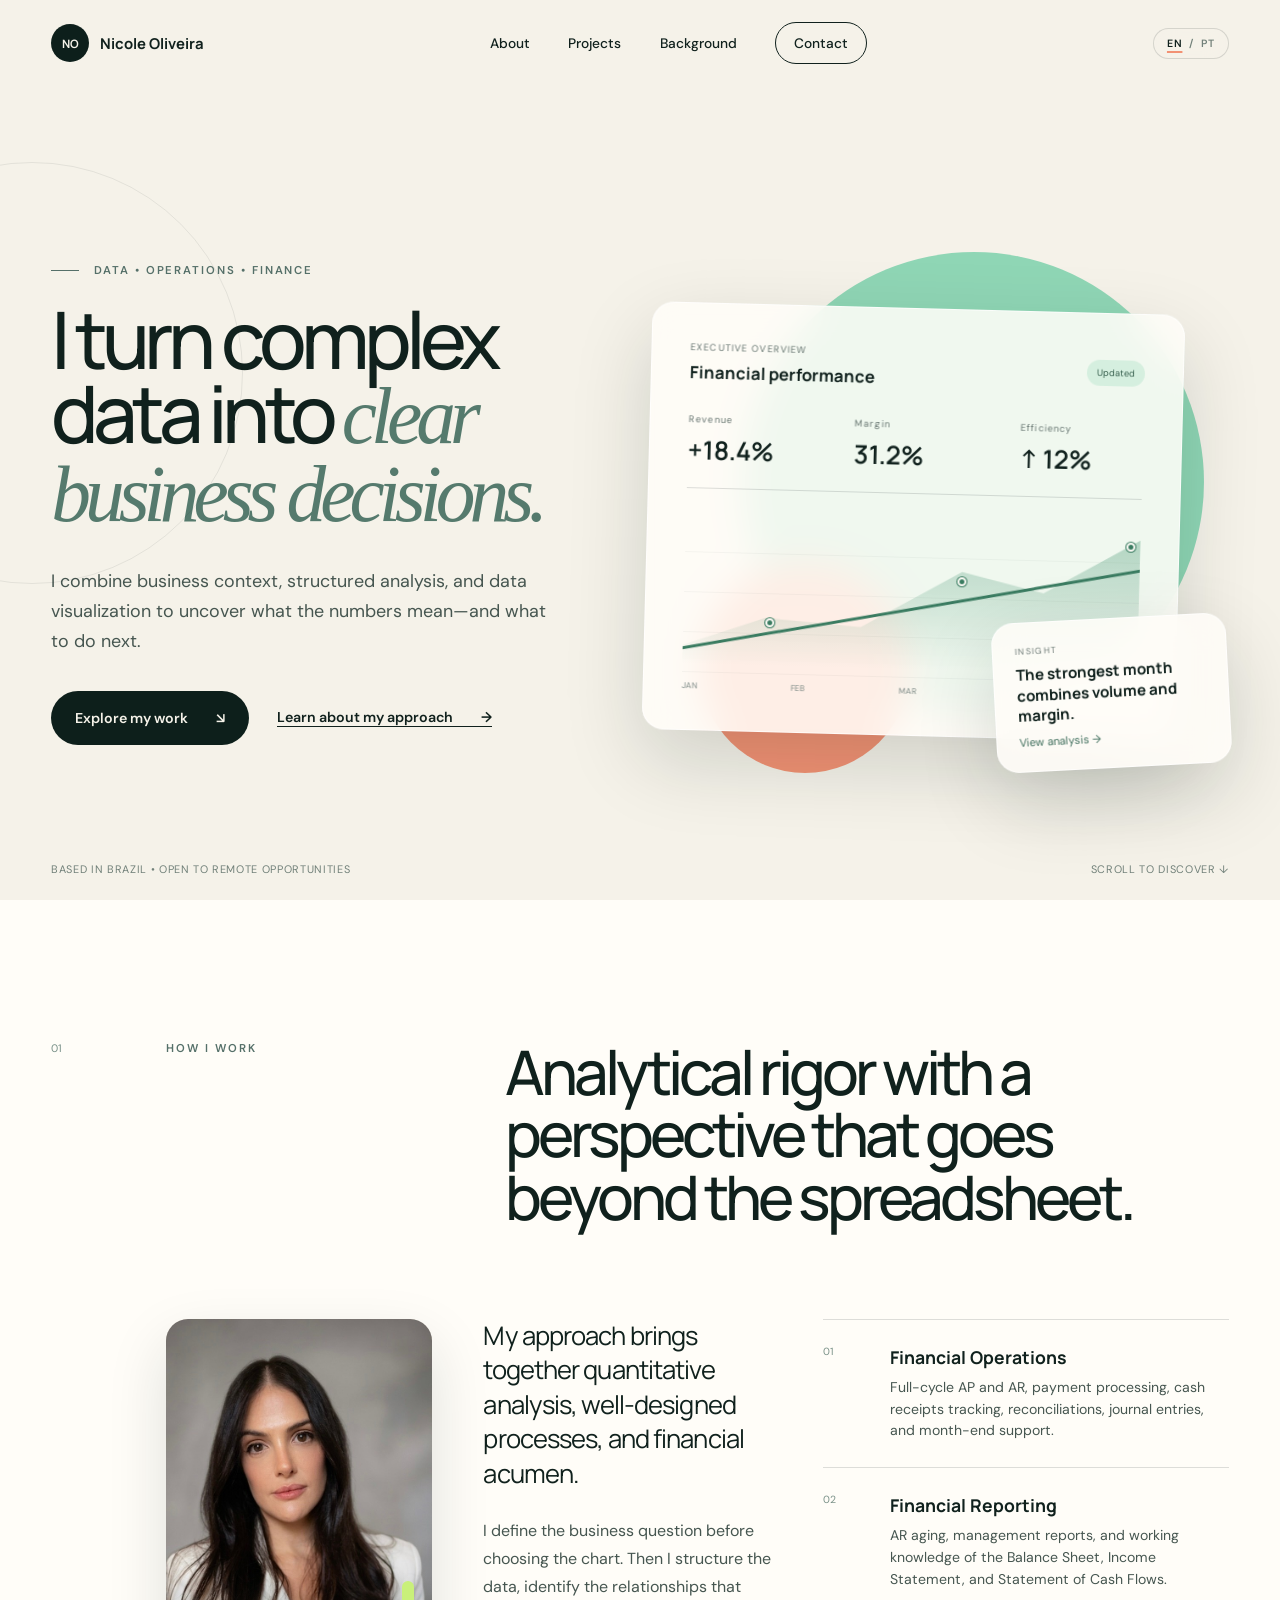
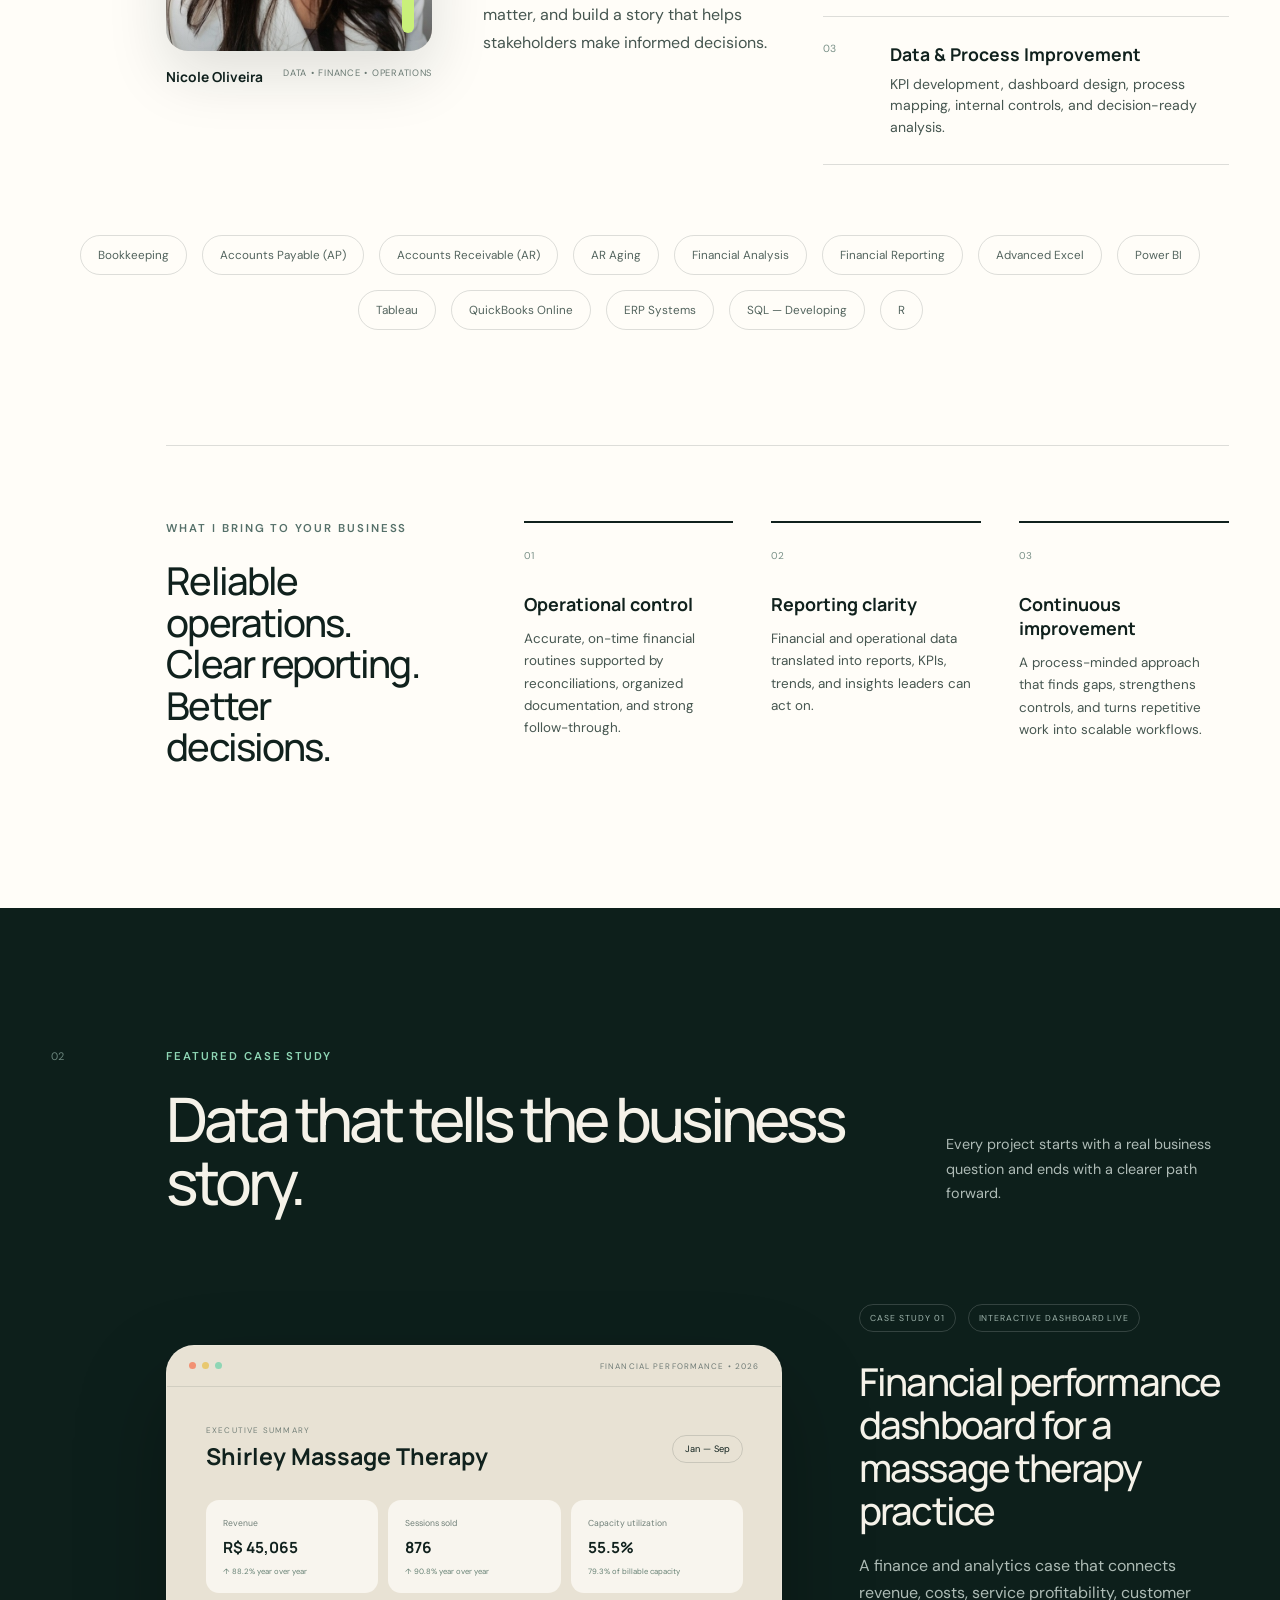
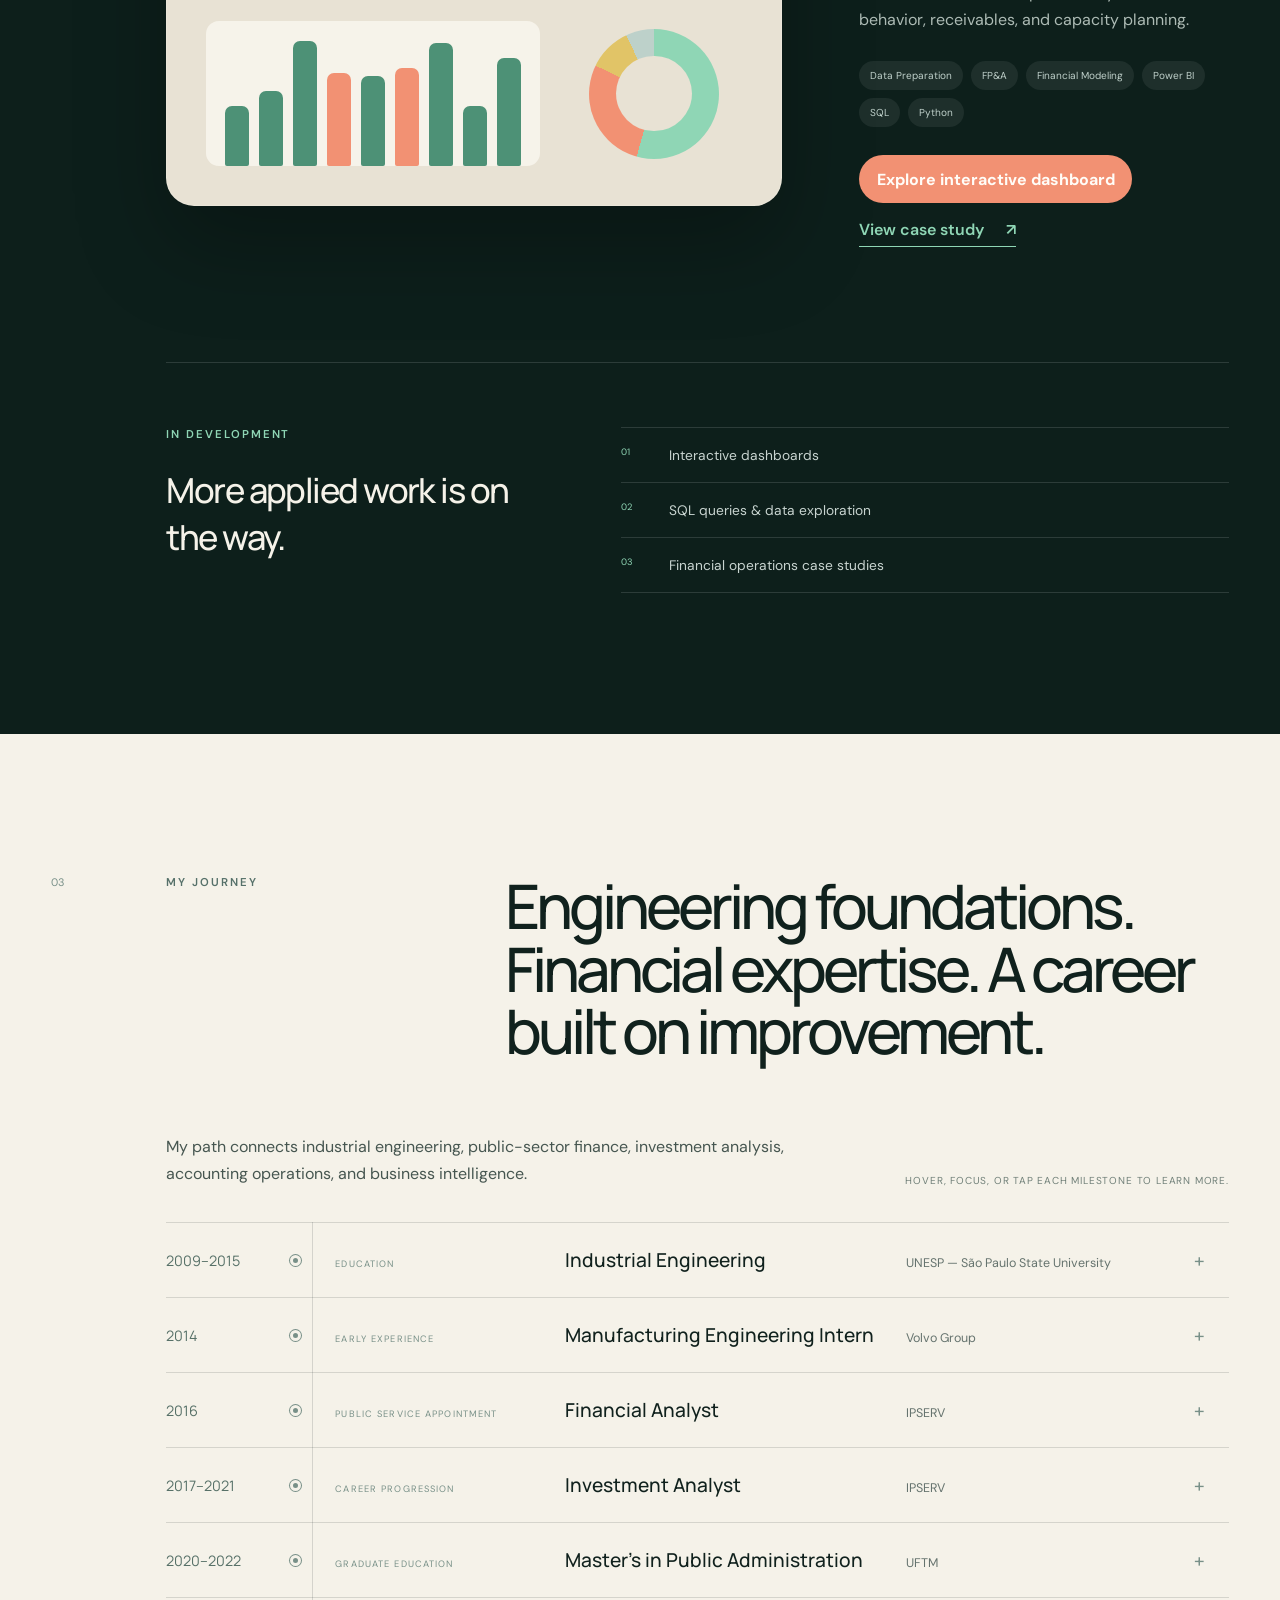
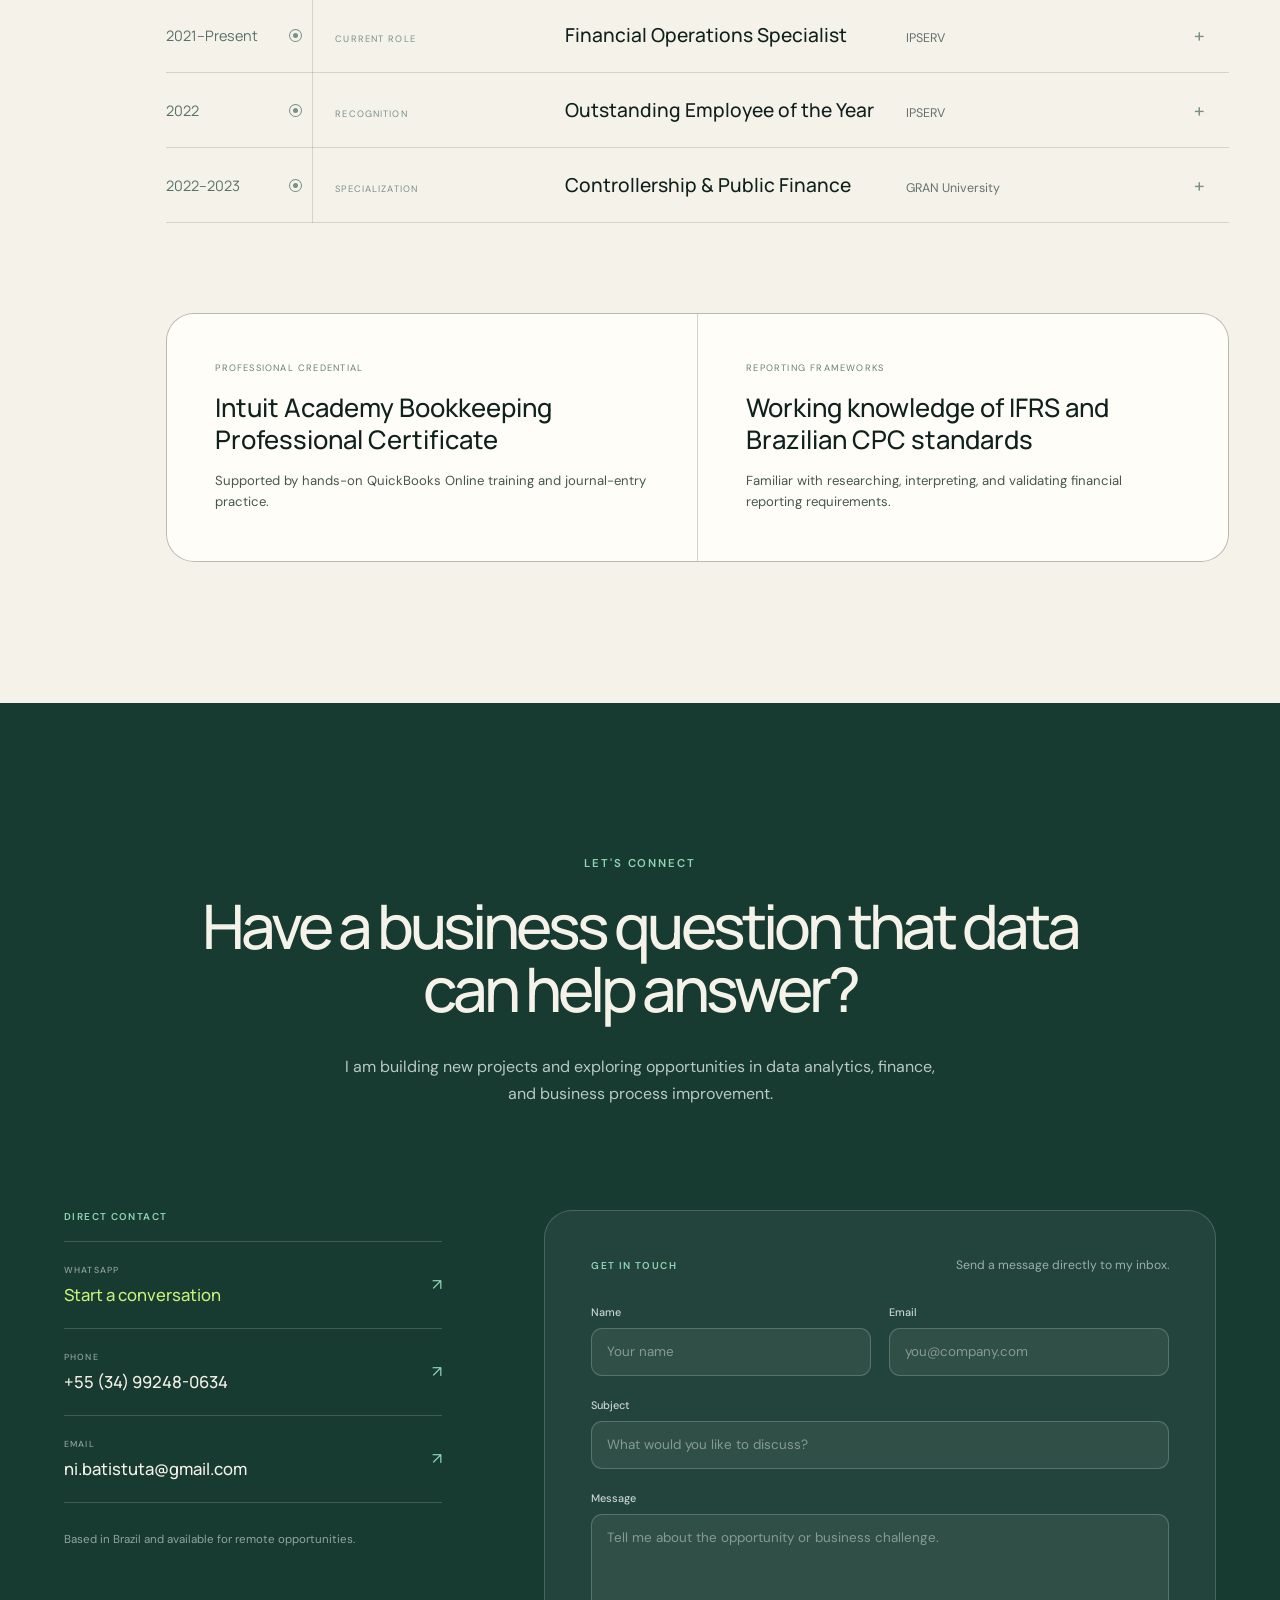
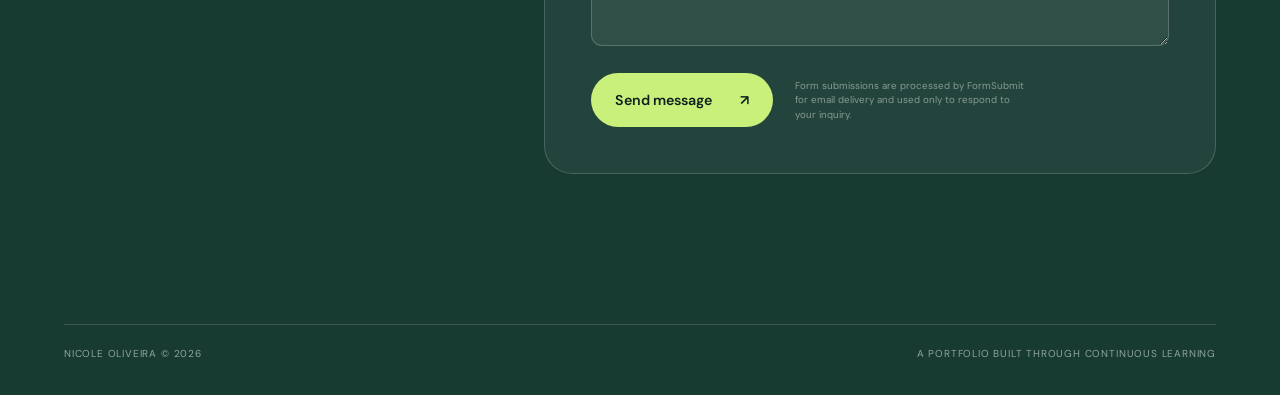
==== commit 74251281: "Add interactive financial performance dashboard" ====
--- a/index.html
+++ b/index.html
@@ -289,7 +289,7 @@
           <div class="project-details">
             <div class="project-meta">
               <span>CASE STUDY 01</span>
-              <span>FINANCIAL MODEL COMPLETE</span>
+              <span>INTERACTIVE DASHBOARD LIVE</span>
             </div>
             <h3>Financial performance dashboard for a massage therapy practice</h3>
             <p>
@@ -304,14 +304,17 @@
               <li>SQL</li>
               <li>Python</li>
             </ul>
-            <button
-              class="project-link"
-              type="button"
-              aria-expanded="false"
-              aria-controls="case-details"
-            >
-              View case study <span aria-hidden="true">↗</span>
-            </button>
+            <div class="project-actions">
+              <a class="dashboard-link" href="dashboard.html?lang=en">Explore interactive dashboard</a>
+              <button
+                class="project-link"
+                type="button"
+                aria-expanded="false"
+                aria-controls="case-details"
+              >
+                View case study <span aria-hidden="true">↗</span>
+              </button>
+            </div>
           </div>
         </article>
 
--- a/styles.css
+++ b/styles.css
@@ -1916,3 +1916,29 @@
   color: var(--ink-soft);
   line-height: 1.7;
 }
+.project-actions {
+  display: flex;
+  align-items: center;
+  flex-wrap: wrap;
+  gap: 1rem;
+}
+
+.dashboard-link {
+  display: inline-flex;
+  align-items: center;
+  justify-content: center;
+  min-height: 3rem;
+  padding: 0.75rem 1.1rem;
+  border-radius: 999px;
+  background: var(--coral);
+  color: var(--white);
+  font-weight: 700;
+  text-decoration: none;
+  transition: transform 180ms ease, background-color 180ms ease;
+}
+
+.dashboard-link:hover,
+.dashboard-link:focus-visible {
+  background: #d96850;
+  transform: translateY(-2px);
+}
